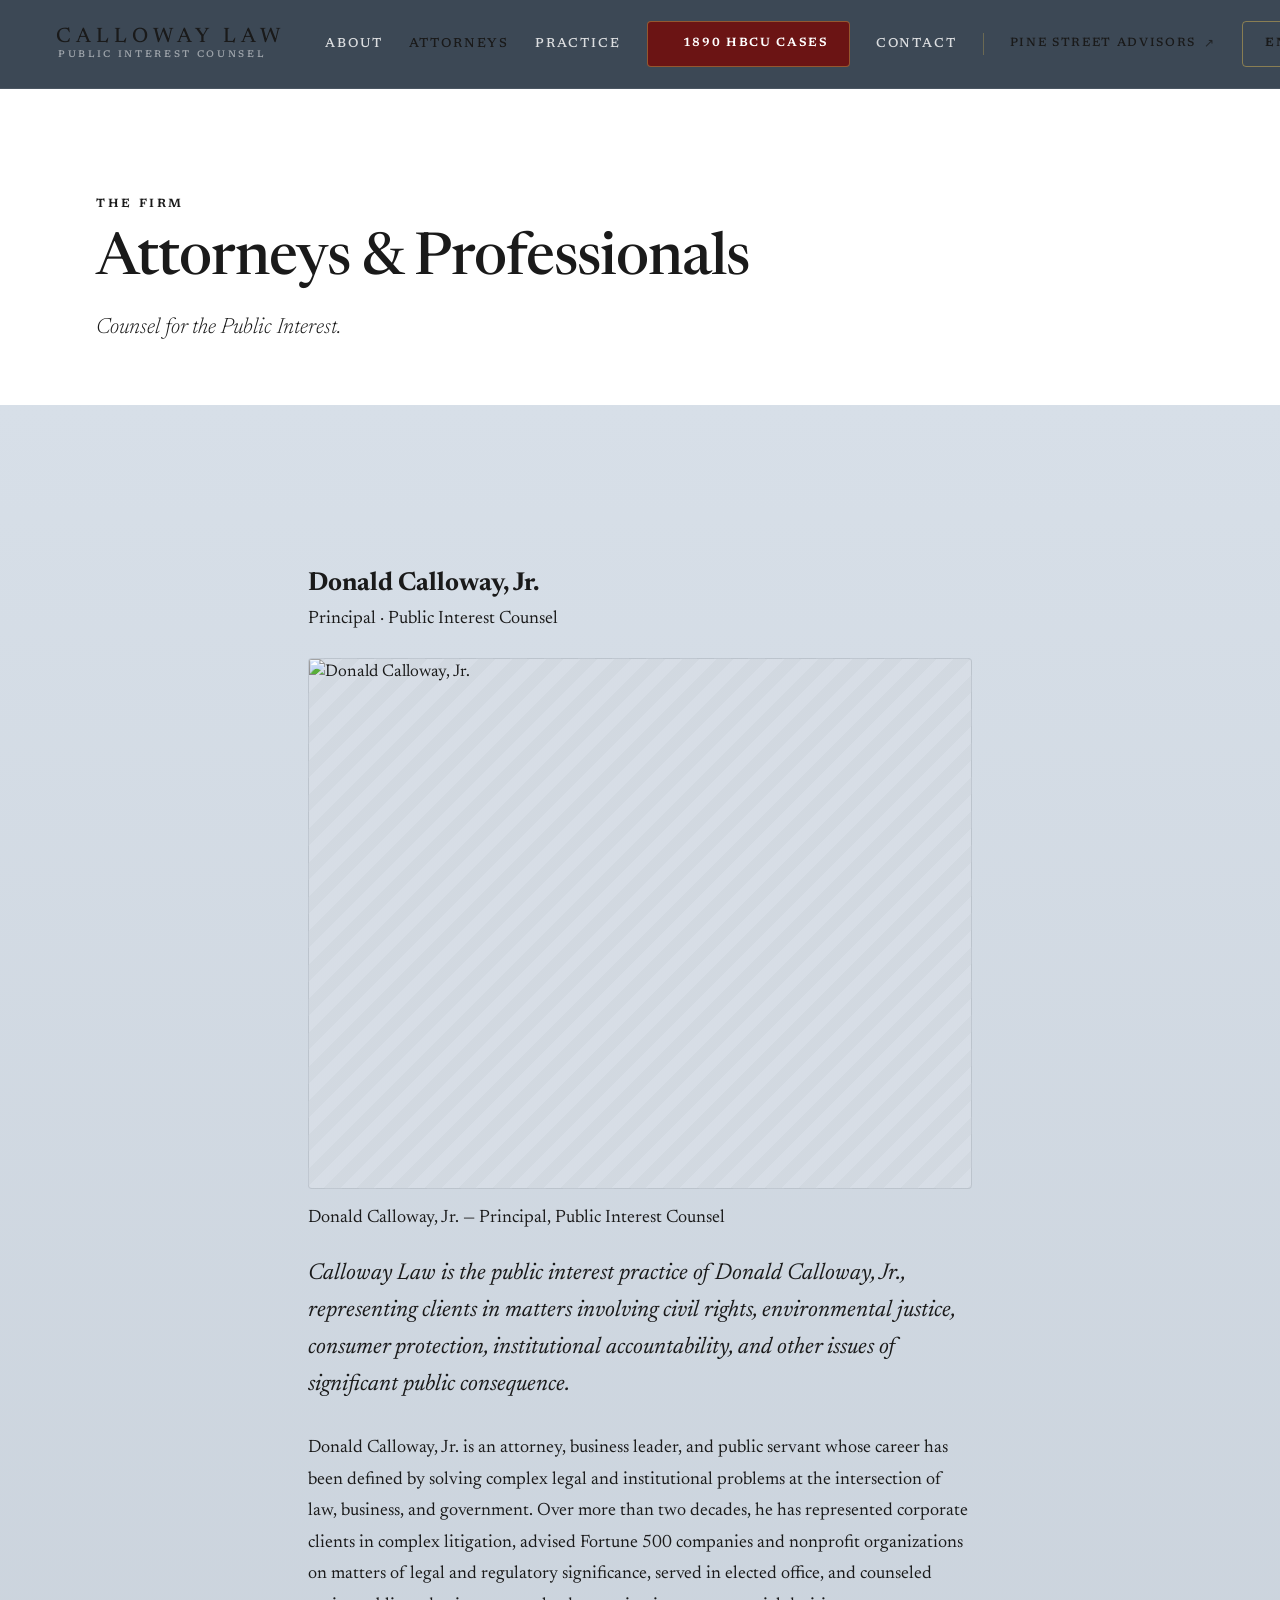
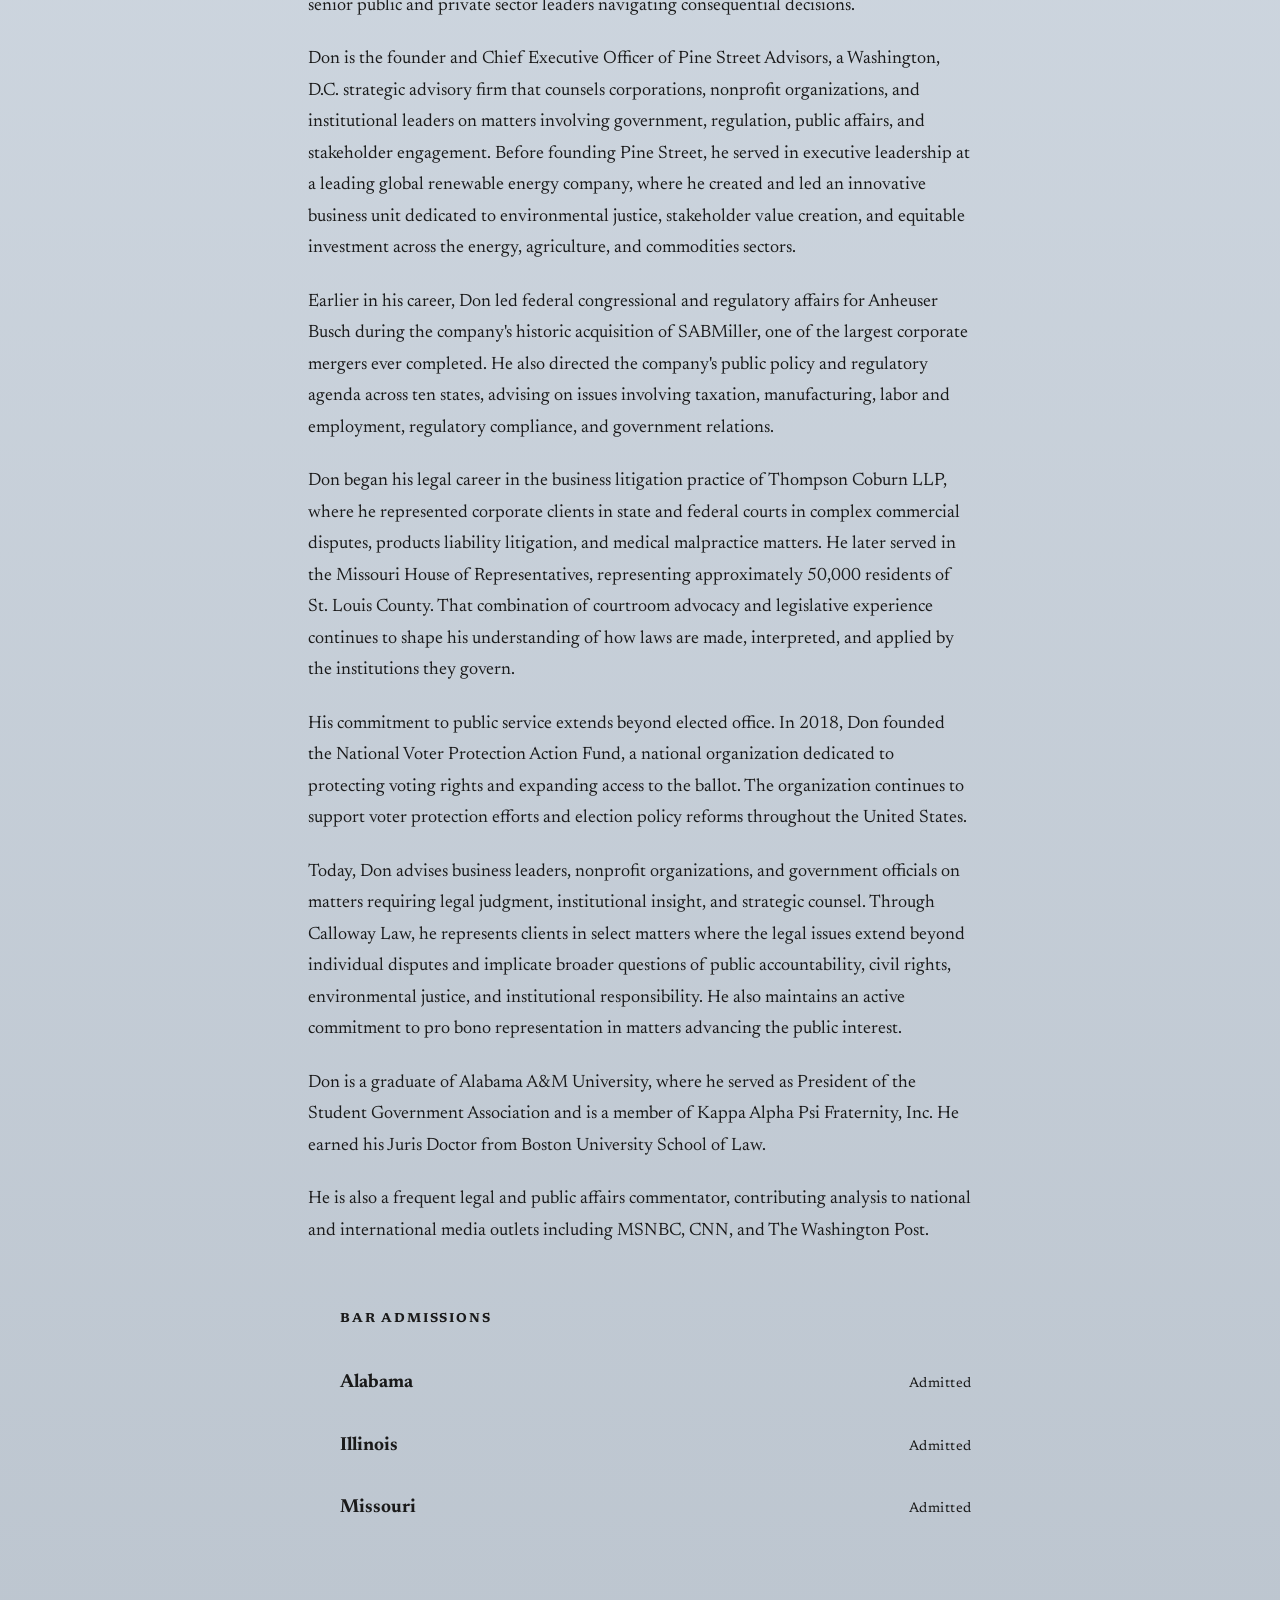
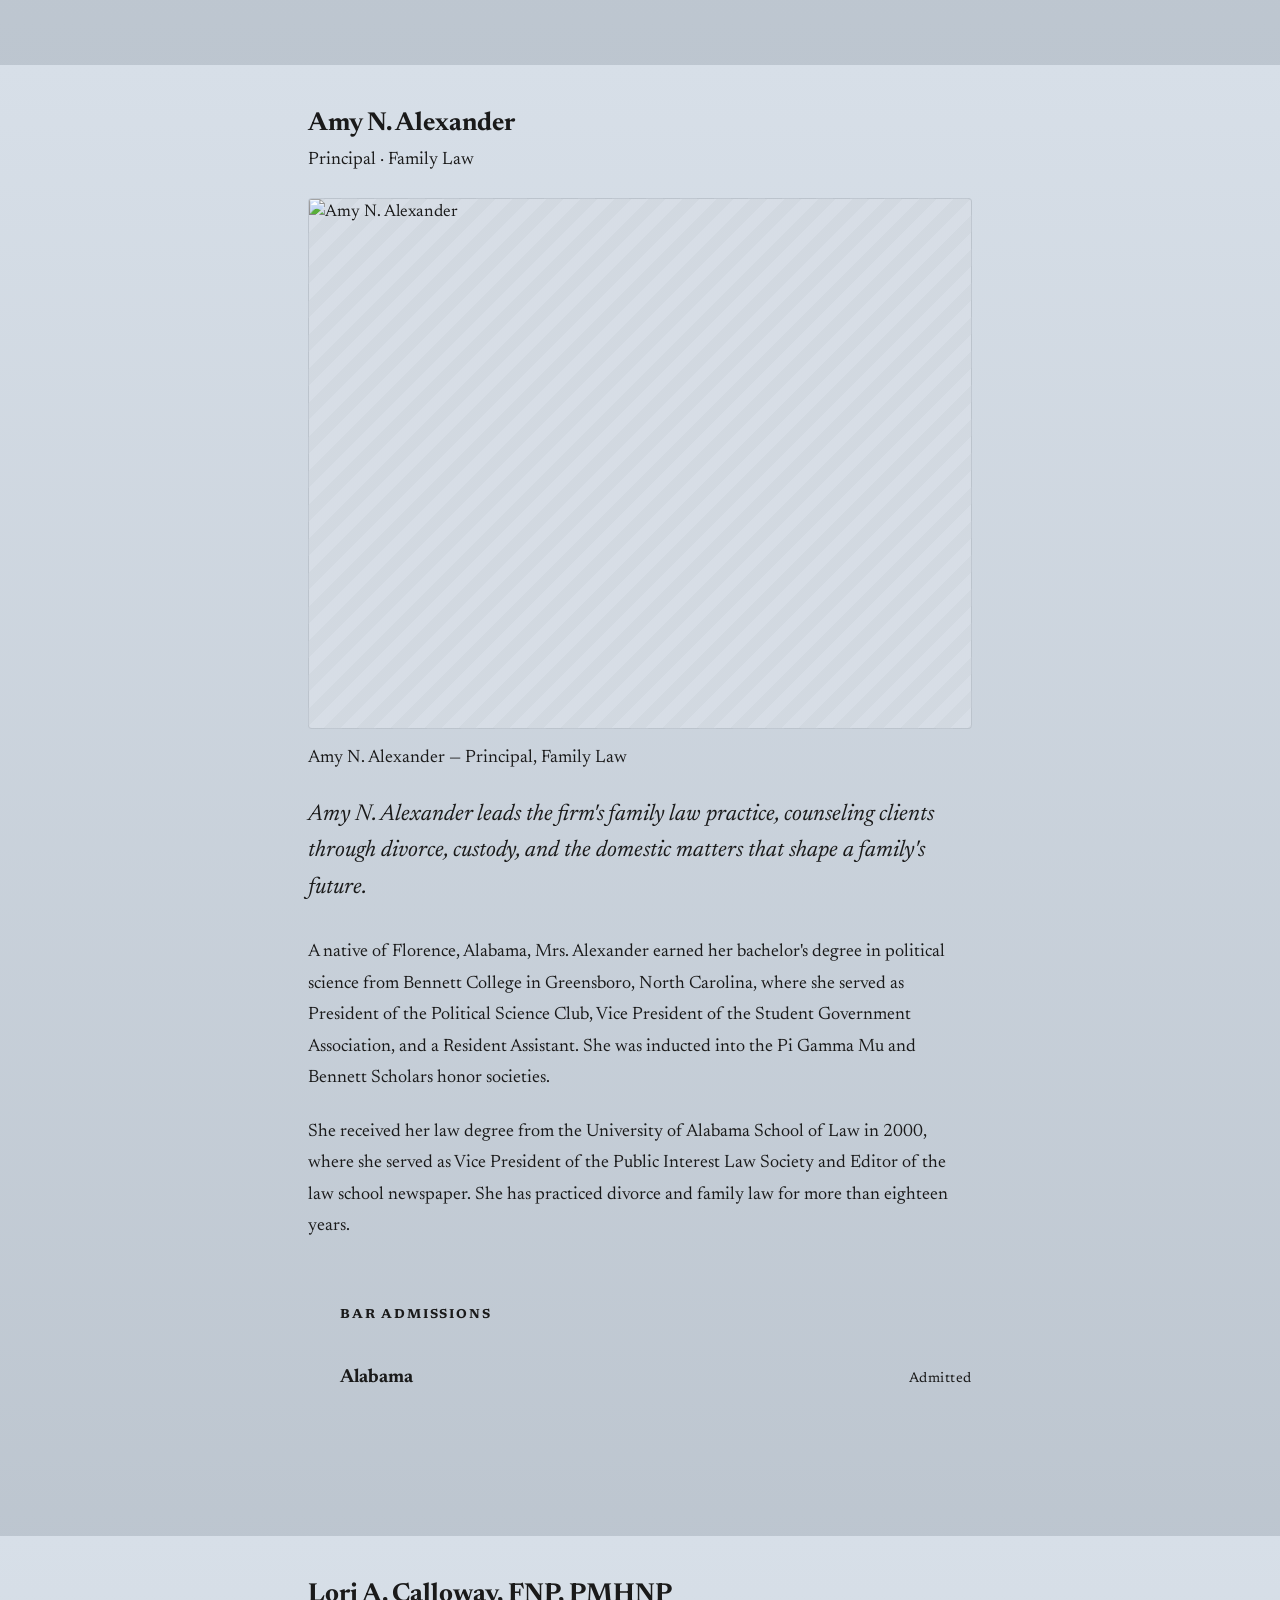
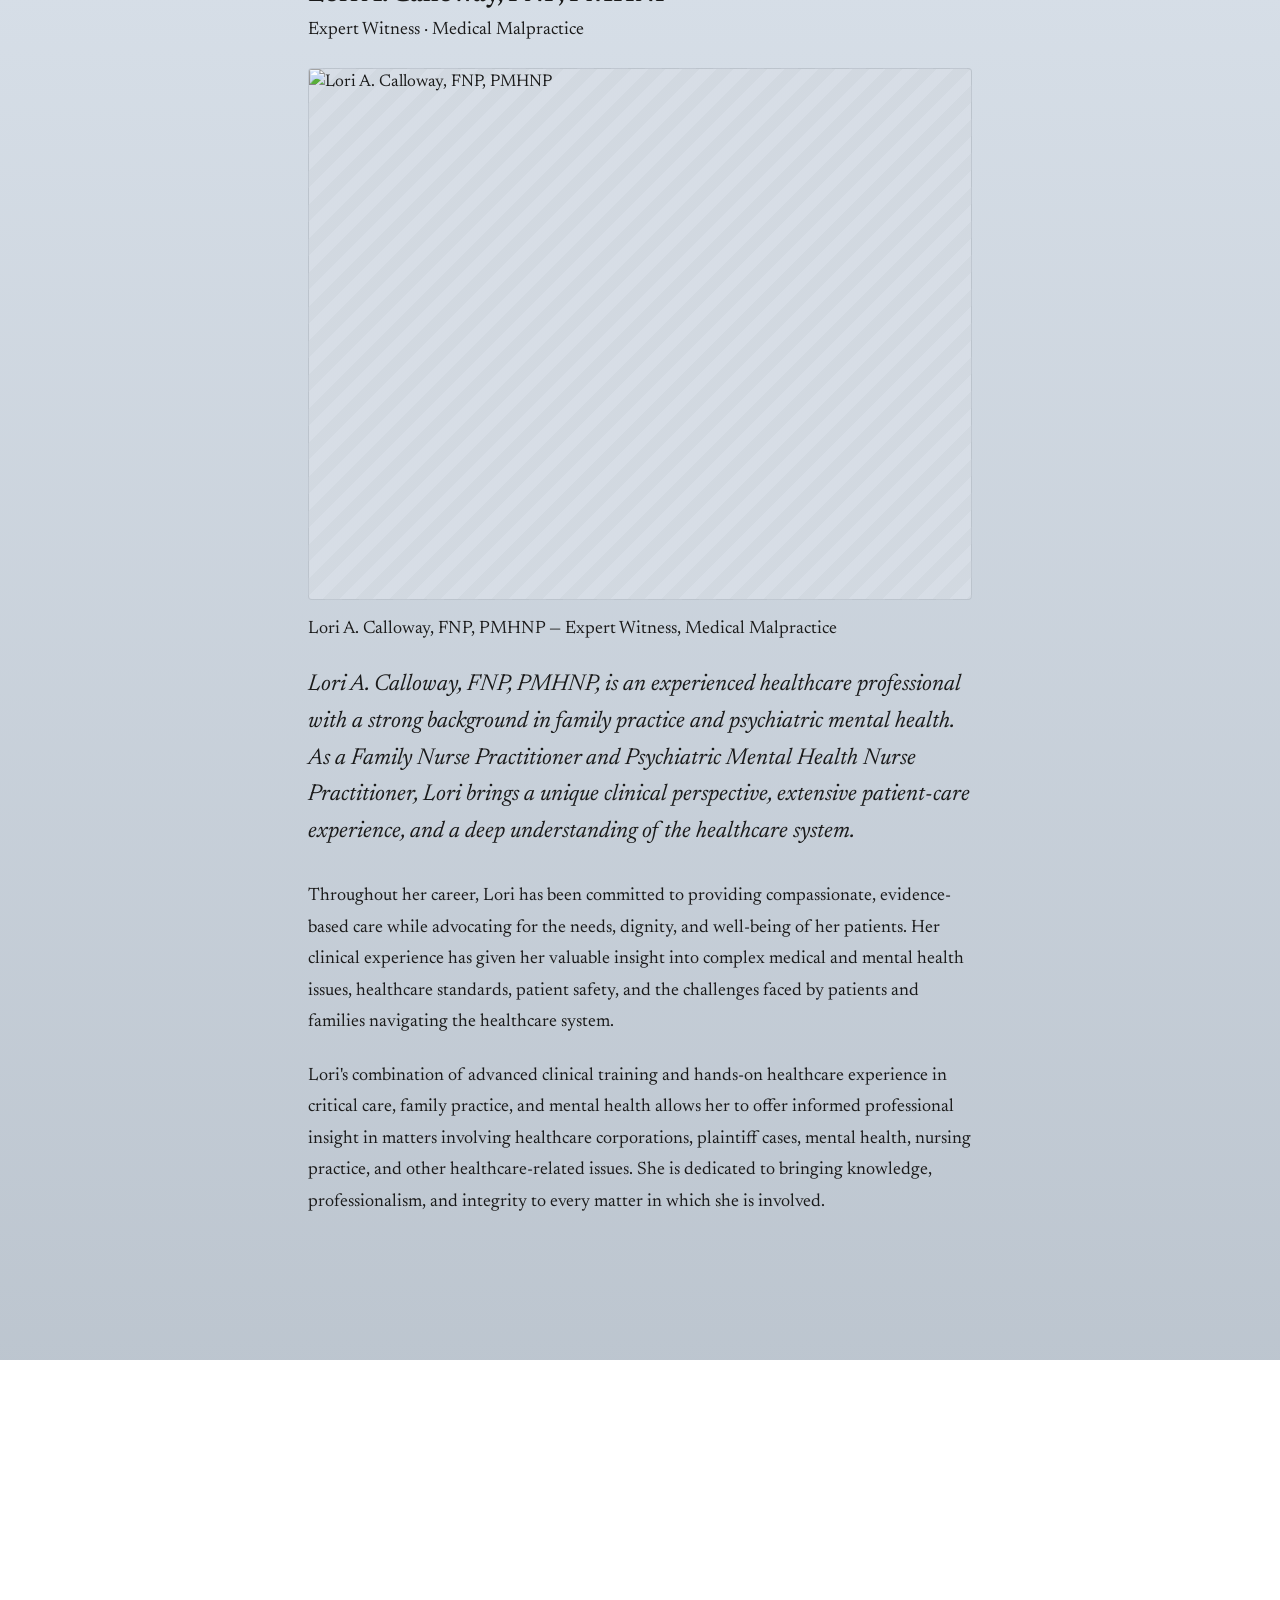
==== attorney.html @ e1b7f5eb "skeleton" ====
<!DOCTYPE html>
<html lang="en">
<head>
<meta charset="utf-8">
<meta name="viewport" content="width=device-width, initial-scale=1">
<title>Attorneys &amp; Professionals — Calloway Law</title>
<link rel="stylesheet" href="../colors_and_type.css">
<link rel="stylesheet" href="site.css">
<style>
  .editorial { position: relative; background: #D7DFE8; overflow: hidden; }
  .editorial .ed-bg {
    position: absolute; inset: 0; z-index: 0;
    background-size: cover; background-position: center;
    opacity: .12; filter: grayscale(.4) contrast(1.03);
  }
  .editorial .ed-tint {
    position: absolute; inset: 0; z-index: 1; pointer-events: none;
    background: linear-gradient(180deg, rgba(215,223,232,.35) 0%, rgba(28,43,58,.14) 100%);
  }
  .column { position: relative; z-index: 2; max-width: 760px; margin: 0 auto; padding: 0 48px; }
  .att-headshot {
    aspect-ratio: 5/4; border-radius: 4px; overflow: hidden; margin: 0 0 14px;
    background:
      repeating-linear-gradient(135deg, rgba(28,43,58,.06) 0 12px, rgba(28,43,58,.03) 12px 24px),
      #DDE3EB;
    border: 1px solid rgba(28,43,58,.12);
    display: flex; align-items: center; justify-content: center;
  }
  .att-headshot span {
    font-family: ui-monospace, 'SFMono-Regular', Menlo, monospace;
    font-size: 12px; letter-spacing: .12em; text-transform: uppercase;
    color: var(--sage-grey);
  }
  .att-caption { font-family: var(--font-body); color: var(--sage-grey); font-size: 13px; margin: 0 0 48px; }
  .editorial h2 {
    font-family: var(--font-display); font-weight: 700; color: var(--slate-navy);
    font-size: 26px; line-height: 1.2; margin: 44px 0 18px;
  }
  .editorial p {
    font-family: var(--font-body); color: var(--near-black);
    font-size: 18px; line-height: 1.75; margin: 0 0 22px;
  }
  .editorial .lede {
    font-family: var(--font-serif); font-style: italic;
    color: var(--slate-navy); font-size: 23px; line-height: 1.6; margin: 0 0 30px;
  }
  .bar-block {
    border-left: 4px solid var(--forest-green);
    padding: 6px 0 6px 32px; margin: 56px 0 0;
  }
  .bar-block h3 {
    font-family: var(--font-body); font-weight: 700; text-transform: uppercase;
    letter-spacing: .14em; font-size: 13px; color: var(--sage-grey); margin: 0 0 22px;
  }
  .bar-list { list-style: none; margin: 0; padding: 0; }
  .bar-list li {
    display: flex; justify-content: space-between; align-items: baseline; gap: 24px;
    padding: 16px 0; border-bottom: 1px solid var(--ink-faint);
    font-family: var(--font-body);
  }
  .bar-list li:last-child { border-bottom: 0; }
  .bar-list .jx { font-family: var(--font-display); font-weight: 700; color: var(--slate-navy); font-size: 19px; }
  .bar-list .det { color: var(--sage-grey); font-size: 14px; letter-spacing: .04em; text-align: right; }
  @media (max-width: 820px) { .column { padding: 0 26px; } }
</style>
</head>
<body>

<header class="nav" data-open="false">
  <div class="nav-inner">
    <a class="nav-mark" href="index.html">
      <span class="nav-mark-name">Calloway Law</span>
      <span class="nav-mark-sub">Public Interest Counsel</span>
    </a>
    <button class="nav-toggle" aria-label="Menu" aria-expanded="false"><span></span><span></span><span></span></button>
    <nav class="nav-nav">
      <a class="navlink" href="index.html#about">About</a>
      <a class="navlink" href="attorney.html" aria-current="page">Attorneys</a>
      <a class="navlink" href="practice.html">Practice</a>
      <a class="nav-hbcu" href="practice.html#hbcu">1890 HBCU Cases</a>
      <a class="navlink" href="engage.html">Contact</a>
      <a class="nav-pine" href="../pinestreet/index.html">Pine Street Advisors <span class="ext" aria-hidden="true">↗</span></a>
      <a class="nav-cta" href="engage.html">Engage Counsel</a>
    </nav>
  </div>
</header>

<section class="page-head" data-screen-label="Attorneys — Masthead">
  <div class="ph-photo" style="background-image:url('https://images.unsplash.com/photo-1450101499163-c8848c66ca85?w=2000&q=80')"></div>
  <div class="page-head-inner">
    <div class="ph-rule"></div>
    <p class="eyebrow">The Firm</p>
    <h1>Attorneys &amp; Professionals</h1>
    <p class="ph-sub">Counsel for the Public Interest.</p>
  </div>
</section>

<section class="section editorial" data-screen-label="Attorney — Donald Calloway, Jr.">
  <div class="ed-bg" style="background-image:url('img/don-desk.jpg'); opacity:.17; background-position:70% 58%;"></div>
  <div class="ed-tint"></div>
  <div class="column">
    <h2 style="margin-bottom:.15em;">Donald Calloway, Jr.</h2>
    <p class="role" style="margin-top:0;">Principal · Public Interest Counsel</p>
    <div class="att-headshot"><img src="img/dc-headshot-framed.jpg" alt="Donald Calloway, Jr." style="width:100%;height:100%;object-fit:cover;object-position:50% 50%;display:block;"></div>
    <p class="att-caption">Donald Calloway, Jr. — Principal, Public Interest Counsel</p>

    <p class="lede">Calloway Law is the public interest practice of Donald Calloway, Jr., representing clients in matters involving civil rights, environmental justice, consumer protection, institutional accountability, and other issues of significant public consequence.</p>

    <p>Donald Calloway, Jr. is an attorney, business leader, and public servant whose career has been defined by solving complex legal and institutional problems at the intersection of law, business, and government. Over more than two decades, he has represented corporate clients in complex litigation, advised Fortune 500 companies and nonprofit organizations on matters of legal and regulatory significance, served in elected office, and counseled senior public and private sector leaders navigating consequential decisions.</p>

    <p>Don is the founder and Chief Executive Officer of Pine Street Advisors, a Washington, D.C. strategic advisory firm that counsels corporations, nonprofit organizations, and institutional leaders on matters involving government, regulation, public affairs, and stakeholder engagement. Before founding Pine Street, he served in executive leadership at a leading global renewable energy company, where he created and led an innovative business unit dedicated to environmental justice, stakeholder value creation, and equitable investment across the energy, agriculture, and commodities sectors.</p>

    <p>Earlier in his career, Don led federal congressional and regulatory affairs for Anheuser Busch during the company's historic acquisition of SABMiller, one of the largest corporate mergers ever completed. He also directed the company's public policy and regulatory agenda across ten states, advising on issues involving taxation, manufacturing, labor and employment, regulatory compliance, and government relations.</p>

    <p>Don began his legal career in the business litigation practice of Thompson Coburn LLP, where he represented corporate clients in state and federal courts in complex commercial disputes, products liability litigation, and medical malpractice matters. He later served in the Missouri House of Representatives, representing approximately 50,000 residents of St. Louis County. That combination of courtroom advocacy and legislative experience continues to shape his understanding of how laws are made, interpreted, and applied by the institutions they govern.</p>

    <p>His commitment to public service extends beyond elected office. In 2018, Don founded the National Voter Protection Action Fund, a national organization dedicated to protecting voting rights and expanding access to the ballot. The organization continues to support voter protection efforts and election policy reforms throughout the United States.</p>

    <p>Today, Don advises business leaders, nonprofit organizations, and government officials on matters requiring legal judgment, institutional insight, and strategic counsel. Through Calloway Law, he represents clients in select matters where the legal issues extend beyond individual disputes and implicate broader questions of public accountability, civil rights, environmental justice, and institutional responsibility. He also maintains an active commitment to pro bono representation in matters advancing the public interest.</p>

    <p>Don is a graduate of Alabama A&amp;M University, where he served as President of the Student Government Association and is a member of Kappa Alpha Psi Fraternity, Inc. He earned his Juris Doctor from Boston University School of Law.</p>

    <p>He is also a frequent legal and public affairs commentator, contributing analysis to national and international media outlets including MSNBC, CNN, and The Washington Post.</p>

    <div class="bar-block">
      <h3>Bar Admissions</h3>
      <ul class="bar-list">
        <li><span class="jx">Alabama</span><span class="det">Admitted</span></li>
        <li><span class="jx">Illinois</span><span class="det">Admitted</span></li>
        <li><span class="jx">Missouri</span><span class="det">Admitted</span></li>
      </ul>
    </div>
  </div>
</section>

<section class="section editorial" data-screen-label="Attorney — Amy N. Alexander" style="padding-top:0;">
  <div class="ed-bg" style="background-image:url('https://images.unsplash.com/photo-1591343395082-e120087004b4?w=1600&q=80')"></div>
  <div class="ed-tint"></div>
  <div class="column">
    <div class="ph-rule" style="margin-bottom:2.5rem;"></div>
    <h2 style="margin-bottom:.15em;">Amy N. Alexander</h2>
    <p class="role" style="margin-top:0;">Principal · Family Law</p>
    <div class="att-headshot"><img src="img/amy-framed.jpg" alt="Amy N. Alexander" style="width:100%;height:100%;object-fit:cover;object-position:50% 50%;display:block;"></div>
    <p class="att-caption">Amy N. Alexander — Principal, Family Law</p>

    <p class="lede">Amy N. Alexander leads the firm's family law practice, counseling clients through divorce, custody, and the domestic matters that shape a family's future.</p>

    <p>A native of Florence, Alabama, Mrs. Alexander earned her bachelor's degree in political science from Bennett College in Greensboro, North Carolina, where she served as President of the Political Science Club, Vice President of the Student Government Association, and a Resident Assistant. She was inducted into the Pi Gamma Mu and Bennett Scholars honor societies.</p>

    <p>She received her law degree from the University of Alabama School of Law in 2000, where she served as Vice President of the Public Interest Law Society and Editor of the law school newspaper. She has practiced divorce and family law for more than eighteen years.</p>

    <div class="bar-block">
      <h3>Bar Admissions</h3>
      <ul class="bar-list">
        <li><span class="jx">Alabama</span><span class="det">Admitted</span></li>
      </ul>
    </div>
  </div>
</section>

<section class="section editorial" data-screen-label="Professional — Lori A. Calloway" style="padding-top:0;">
  <div class="ed-bg" style="background-image:url('https://images.unsplash.com/photo-1519494026892-80bbd2d6fd0d?w=1600&q=80')"></div>
  <div class="ed-tint"></div>
  <div class="column">
    <div class="ph-rule" style="margin-bottom:2.5rem;"></div>
    <h2 style="margin-bottom:.15em;">Lori A. Calloway, FNP, PMHNP</h2>
    <p class="role" style="margin-top:0;">Expert Witness · Medical Malpractice</p>
    <div class="att-headshot"><img src="img/lori-framed.jpg" alt="Lori A. Calloway, FNP, PMHNP" style="width:100%;height:100%;object-fit:cover;object-position:50% 50%;display:block;"></div>
    <p class="att-caption">Lori A. Calloway, FNP, PMHNP — Expert Witness, Medical Malpractice</p>

    <p class="lede">Lori A. Calloway, FNP, PMHNP, is an experienced healthcare professional with a strong background in family practice and psychiatric mental health. As a Family Nurse Practitioner and Psychiatric Mental Health Nurse Practitioner, Lori brings a unique clinical perspective, extensive patient-care experience, and a deep understanding of the healthcare system.</p>

    <p>Throughout her career, Lori has been committed to providing compassionate, evidence-based care while advocating for the needs, dignity, and well-being of her patients. Her clinical experience has given her valuable insight into complex medical and mental health issues, healthcare standards, patient safety, and the challenges faced by patients and families navigating the healthcare system.</p>

    <p>Lori's combination of advanced clinical training and hands-on healthcare experience in critical care, family practice, and mental health allows her to offer informed professional insight in matters involving healthcare corporations, plaintiff cases, mental health, nursing practice, and other healthcare-related issues. She is dedicated to bringing knowledge, professionalism, and integrity to every matter in which she is involved.</p>
  </div>
</section>

<footer class="footer" data-screen-label="Attorney — Footer">
  <div class="footer-grid">
    <div>
      <div class="footer-mark">Calloway Law</div>
      <p>Public Interest Counsel.</p>
    </div>
    <div>
      <h4>Navigate</h4>
      <ul>
        <li><a href="practice.html">Practice Areas</a></li>
        <li><a href="attorney.html">Attorneys</a></li>
        <li><a href="engage.html">Engage Counsel</a></li>
        <li><a href="disclosure.html">Attorney Advertising</a></li>
      </ul>
    </div>
    <div>
      <h4>Contact</h4>
      <ul>
        <li><a href="mailto:dcalloway@gmail.com">dcalloway@gmail.com</a></li>
        <li>(314)&nbsp;555-0140</li>
        <li>St. Louis, Missouri</li>
      </ul>
    </div>
  </div>
  <div class="footer-id">
    <div class="id-lines">
      <strong>Calloway Law&nbsp;&nbsp;|&nbsp;&nbsp;Public Interest Counsel</strong><br>
      Donald Calloway, Jr.<br>
      Admitted in Alabama, Illinois, and Missouri
    </div>
    <div class="id-meta">
      © 2026 Calloway Law. All rights reserved.<br>
      <a href="disclosure.html" style="color:var(--sage-grey);text-decoration:none;border-bottom:1px solid rgba(200,169,81,.4);">Attorney Advertising Disclosure</a>
    </div>
  </div>
  <div class="footer-cities">Anniston, AL<span class="sep">·</span>St. Louis, MO<span class="sep">·</span>Washington, D.C.</div>
</footer>

<script src="site.js"></script>
</body>
</html>
---- site.css ----
/* ============================================================
   CALLOWAY LAW — Website styles (elevated edition)
   Editorial, photographic, esteemed. Builds on
   colors_and_type.css but overrides the type stack with a
   refined Newsreader serif + Libre Franklin sans pairing.
   ============================================================ */

@import url('https://fonts.googleapis.com/css2?family=Newsreader:ital,opsz,wght@0,6..72,300;0,6..72,400;0,6..72,500;0,6..72,600;0,6..72,700;1,6..72,300;1,6..72,400;1,6..72,500&family=Libre+Franklin:wght@300;400;500;600;700&display=swap');

*, *::before, *::after { box-sizing: border-box; }
html { -webkit-text-size-adjust: 100%; scroll-behavior: smooth; }

:root {
  --near-black: #1A1A1A;
  --maroon: #6B1414;
  --maxw: 1200px;
  /* elevated type stack — website scope */
  --font-display: 'Newsreader', Georgia, 'Times New Roman', serif;
  --font-serif:   'Newsreader', Georgia, 'Times New Roman', serif;
  --font-body:    'Newsreader', Georgia, 'Times New Roman', serif;
}

body {
  margin: 0;
  background: var(--paper);
  color: var(--near-black);
  font-family: var(--font-body);
  font-size: 17px;
  line-height: 1.6;
  font-weight: 400;
  -webkit-font-smoothing: antialiased;
  text-rendering: optimizeLegibility;
}

img { max-width: 100%; display: block; }
a { color: inherit; }
::selection { background: rgba(200,169,81,.28); }

/* ---------- shared layout primitives ---------- */
.shell { max-width: var(--maxw); margin: 0 auto; padding: 0 56px; }
.section { padding: 120px 0; }
.section--tight { padding: 84px 0; }

/* small caps eyebrow */
.eyebrow {
  font-family: var(--font-body);
  font-weight: 600;
  text-transform: uppercase;
  letter-spacing: .22em;
  font-size: 12px;
  color: var(--sage-grey);
  margin: 0 0 18px;
}

/* Major section header — thin champagne rule above the eyebrow */
.sec-head { max-width: var(--maxw); margin: 0 auto; padding: 0 56px; }
.sec-rule {
  width: 64px; height: 0;
  border-top: 3px solid var(--champagne-gold);
  margin: 0 0 26px;
}
.sec-title {
  font-family: var(--font-display);
  font-weight: 500;
  color: var(--slate-navy);
  font-size: clamp(30px, 3.6vw, 46px);
  line-height: 1.12;
  letter-spacing: -0.01em;
  margin: 0;
  text-wrap: balance;
}

/* ============================================================
   NAVIGATION — sticky slate-navy bar with lockup + CTA
   ============================================================ */
.nav {
  position: sticky; top: 0; z-index: 100;
  background: rgba(28,43,58,.86);
  backdrop-filter: saturate(140%) blur(10px);
  -webkit-backdrop-filter: saturate(140%) blur(10px);
  border-bottom: 1px solid rgba(255,255,255,.08);
  transition: background .3s ease, box-shadow .3s ease;
}
.nav.is-scrolled {
  background: rgba(24,37,50,.97);
  box-shadow: 0 10px 34px rgba(0,0,0,.28);
}
.nav-inner {
  max-width: 1380px; margin: 0 auto;
  padding: 0 56px;
  height: 88px;
  display: flex; align-items: center; justify-content: space-between; gap: 40px;
}
.nav-mark { text-decoration: none; display: flex; flex-direction: column; gap: 3px; line-height: 1; white-space: nowrap; }
.nav-mark-name {
  font-family: var(--font-display);
  font-weight: 500;
  text-transform: uppercase;
  letter-spacing: .24em;
  font-size: 21px;
  color: var(--champagne-gold);
  white-space: nowrap;
}
.nav-mark-sub {
  font-family: var(--font-body);
  font-weight: 500;
  text-transform: uppercase;
  letter-spacing: .28em;
  font-size: 9.5px;
  color: rgba(255,255,255,.5);
  padding-left: 2px;
}
.nav-nav { display: flex; align-items: center; gap: 26px; }
.nav-links {
  display: flex; align-items: center; gap: 28px;
  list-style: none; margin: 0; padding: 0;
}
.nav-links a {
  font-family: var(--font-body);
  font-weight: 500;
  font-size: 13px;
  letter-spacing: .16em;
  text-transform: uppercase;
  color: rgba(255,255,255,.82);
  text-decoration: none;
  padding: 8px 0;
  position: relative;
  transition: color .25s ease;
}
.nav-links a::after {
  content: ""; position: absolute; left: 0; right: 100%; bottom: 0;
  height: 1.5px; background: var(--champagne-gold);
  transition: right .28s ease;
}
.nav-links a:hover { color: #fff; }
.nav-links a:hover::after { right: 0; }
.nav-links a[aria-current="page"] { color: var(--champagne-gold); }
.nav-links a[aria-current="page"]::after { right: 0; }
/* flat nav links (evenly spaced row after the wordmark) */
.nav-nav .navlink {
  font-family: var(--font-body);
  font-weight: 500; font-size: 13px; letter-spacing: .14em; text-transform: uppercase;
  color: rgba(255,255,255,.82); text-decoration: none;
  padding: 8px 0; position: relative; white-space: nowrap;
  transition: color .25s ease;
}
.nav-nav .navlink::after {
  content: ""; position: absolute; left: 0; right: 100%; bottom: 0;
  height: 1.5px; background: var(--champagne-gold); transition: right .28s ease;
}
.nav-nav .navlink:hover { color: #fff; }
.nav-nav .navlink:hover::after { right: 0; }
.nav-nav .navlink[aria-current="page"] { color: var(--champagne-gold); }
.nav-nav .navlink[aria-current="page"]::after { right: 0; }
.nav-cta {
  font-family: var(--font-body);
  font-weight: 600;
  font-size: 12px; letter-spacing: .16em; text-transform: uppercase;
  color: var(--champagne-gold);
  text-decoration: none;
  border: 1px solid rgba(200,169,81,.55);
  border-radius: 4px;
  padding: 12px 22px;
  transition: background .25s ease, color .25s ease, border-color .25s ease;
  white-space: nowrap;
}
.nav-cta:hover { background: var(--champagne-gold); color: var(--slate-navy); border-color: var(--champagne-gold); }
.nav-hbcu {
  font-family: var(--font-body);
  font-weight: 600;
  font-size: 12px; letter-spacing: .14em; text-transform: uppercase;
  color: #fff;
  text-decoration: none;
  background: var(--maroon);
  border: 1px solid rgba(200,169,81,.45);
  border-radius: 4px;
  padding: 12px 20px;
  display: inline-flex; align-items: center; gap: 9px;
  transition: background .25s ease, border-color .25s ease, color .25s ease;
  white-space: nowrap;
}
.nav-hbcu::before { content: ""; width: 6px; height: 6px; border-radius: 50%; background: var(--champagne-gold); flex: none; }
.nav-hbcu:hover { background: #7d1a1a; border-color: var(--champagne-gold); }
/* Cross-firm reference — Pine Street Advisors */
.nav-pine {
  font-family: var(--font-body);
  font-weight: 500; font-size: 12px; letter-spacing: .14em; text-transform: uppercase;
  color: var(--champagne-gold); text-decoration: none; white-space: nowrap;
  display: inline-flex; align-items: center; gap: 8px;
  padding: 8px 0 8px 27px; position: relative;
  transition: color .25s ease;
}
.nav-pine::before {
  content: ""; position: absolute; left: 0; top: 50%; transform: translateY(-50%);
  width: 1px; height: 22px; background: rgba(200,169,81,.34);
}
.nav-pine .ext { font-size: 12px; line-height: 1; opacity: .82; transition: transform .25s ease; }
.nav-pine:hover { color: #fff; }
.nav-pine:hover .ext { transform: translate(2px,-2px); }
.nav-toggle {
  display: none; background: none; border: 0; cursor: pointer;
  width: 40px; height: 40px; padding: 8px;
}
.nav-toggle span { display: block; height: 2px; background: #fff; margin: 5px 0; transition: transform .3s ease, opacity .3s ease; }

/* ============================================================
   BUTTONS
   ============================================================ */
.btn {
  display: inline-flex; align-items: center; gap: 12px;
  font-family: var(--font-body);
  font-weight: 600;
  font-size: 13px;
  letter-spacing: .14em;
  text-transform: uppercase;
  text-decoration: none;
  padding: 17px 34px;
  border-radius: 4px;
  border: 1px solid transparent;
  cursor: pointer;
  white-space: nowrap;
  transition: transform .2s ease, background .25s ease, color .25s ease, border-color .25s ease, box-shadow .25s ease;
}
.btn:hover { transform: translateY(-1px); }
.btn:active { transform: translateY(0); }
.btn .arw { transition: transform .25s ease; }
.btn:hover .arw { transform: translateX(4px); }
.btn--gold { background: var(--champagne-gold); color: var(--slate-navy); box-shadow: 0 12px 30px rgba(200,169,81,.25); }
.btn--gold:hover { background: #d4b968; }
.btn--navy { background: var(--slate-navy); color: #fff; }
.btn--navy:hover { background: var(--slate-navy-90); }
.btn--ghost-light {
  background: transparent; color: #fff; border-color: rgba(255,255,255,.4);
}
.btn--ghost-light:hover { border-color: var(--champagne-gold); color: var(--champagne-gold); }
.btn--ghost {
  background: transparent; color: var(--slate-navy); border-color: var(--champagne-gold);
}
.btn--ghost:hover { background: rgba(200,169,81,.12); }

/* subdued inline link */
.cl-inline-link {
  color: var(--slate-navy); text-decoration: none;
  border-bottom: 1px solid var(--champagne-gold); padding-bottom: 1px;
  transition: border-color .2s ease;
}
.cl-inline-link:hover { border-bottom-width: 2px; }

/* ============================================================
   INTERIOR PAGE HEADER — compact, modern, on paper
   ============================================================ */
.page-head {
  position: relative;
  background: var(--paper);
  overflow: hidden;
  border-bottom: 1px solid var(--ink-faint);
}
.page-head .ph-photo { display: none; }
.page-head::after { display: none; }
.page-head-inner {
  position: relative; z-index: 2;
  max-width: var(--maxw); margin: 0 auto; padding: 84px 56px 60px;
}
.page-head .ph-rule { width: 56px; height: 0; border-top: 3px solid var(--champagne-gold); margin: 0 0 22px; }
.page-head .eyebrow { color: var(--sage-grey); margin-bottom: 16px; }
.page-head h1 {
  font-family: var(--font-display); font-weight: 500;
  color: var(--slate-navy); font-size: clamp(36px, 4.6vw, 60px);
  line-height: 1.05; letter-spacing: -0.018em; margin: 0; text-wrap: balance;
}
.page-head .ph-sub {
  font-family: var(--font-serif); font-style: italic; font-weight: 300;
  color: var(--sage-grey); font-size: clamp(17px, 1.8vw, 22px);
  margin: 20px 0 0; max-width: 62ch; line-height: 1.5;
}

/* minimal masthead variant (no photo) */
.page-head--plain::after { background: none; }

/* ============================================================
   FOOTER — slate-navy, three columns + dignified id block
   ============================================================ */
.footer {
  background: var(--slate-navy);
  color: rgba(255,255,255,.72);
  border-top: 3px solid var(--champagne-gold);
}
.footer-grid {
  max-width: var(--maxw); margin: 0 auto;
  padding: 88px 56px 0;
  display: grid; grid-template-columns: 1.5fr 1fr 1fr; gap: 60px;
}
.footer h4 {
  font-family: var(--font-body); font-weight: 600;
  text-transform: uppercase; letter-spacing: .2em;
  font-size: 11px; color: var(--champagne-gold); margin: 0 0 22px;
}
.footer-mark {
  font-family: var(--font-display); font-weight: 500;
  text-transform: uppercase; letter-spacing: .22em;
  font-size: 22px; color: #fff; margin: 0 0 14px;
}
.footer-mark + p {
  font-family: var(--font-serif); font-style: italic; font-weight: 300;
  color: var(--champagne-gold); font-size: 17px; margin: 0; max-width: 34ch; line-height: 1.5;
}
.footer ul { list-style: none; margin: 0; padding: 0; }
.footer li { margin-bottom: 13px; font-size: 15px; }
.footer a { color: rgba(255,255,255,.72); text-decoration: none; transition: color .2s ease; }
.footer a:hover { color: var(--champagne-gold); }

/* Firm identification block — centered, framed, set apart */
.footer-id {
  max-width: var(--maxw); margin: 72px auto 0;
  padding: 40px 56px 48px;
  border-top: 1px solid rgba(255,255,255,.12);
  display: flex; justify-content: space-between; align-items: flex-end;
  gap: 32px; flex-wrap: wrap;
}
.footer-id .id-lines {
  font-family: var(--font-body); color: var(--sage-grey);
  font-size: 13px; line-height: 1.85; letter-spacing: .02em;
}
.footer-id .id-lines strong {
  display: inline-block; margin-bottom: 4px;
  font-family: var(--font-display); font-weight: 500; font-style: normal;
  color: rgba(255,255,255,.9); font-size: 15px; letter-spacing: .04em;
}
.footer-id .id-meta {
  font-family: var(--font-body); color: var(--sage-grey);
  font-size: 12px; letter-spacing: .04em; text-align: right; line-height: 1.9;
}

/* Muted city line — very bottom of every page */
.footer-cities {
  max-width: var(--maxw); margin: 0 auto;
  padding: 24px 56px 42px; text-align: center;
  border-top: 1px solid rgba(255,255,255,.08);
  font-family: var(--font-body); font-size: 12px; font-weight: 500;
  letter-spacing: .26em; text-transform: uppercase; color: rgba(255,255,255,.4);
}
.footer-cities .sep { color: var(--champagne-gold); margin: 0 12px; opacity: .7; }
@media (max-width: 860px) {
  .footer-cities { padding-left: 26px; padding-right: 26px; letter-spacing: .18em; font-size: 11px; }
}

/* ============================================================
   SCROLL REVEAL
   ============================================================ */
.reveal { opacity: 0; transform: translateY(22px); transition: opacity .8s cubic-bezier(.22,.61,.36,1), transform .8s cubic-bezier(.22,.61,.36,1); }
.reveal.is-in { opacity: 1; transform: none; }
.reveal[data-delay="1"] { transition-delay: .1s; }
.reveal[data-delay="2"] { transition-delay: .2s; }
.reveal[data-delay="3"] { transition-delay: .3s; }
@media (prefers-reduced-motion: reduce) {
  html { scroll-behavior: auto; }
  .reveal { opacity: 1; transform: none; transition: none; }
}

/* ============================================================
   RESPONSIVE — nav collapses to hamburger below 1024
   ============================================================ */
@media (max-width: 1279px) and (min-width: 861px) {
  .nav-toggle { display: block; }
  .nav-nav {
    position: absolute; top: 88px; left: 0; right: 0;
    flex-direction: column; align-items: stretch; gap: 0;
    background: rgba(24,37,50,.98);
    border-bottom: 1px solid rgba(255,255,255,.1);
    padding: 6px 0 18px;
    max-height: 0; overflow: hidden;
    transition: max-height .34s ease;
  }
  .nav[data-open="true"] .nav-nav { max-height: 540px; }
  .nav-links { flex-direction: column; align-items: stretch; gap: 0; width: 100%; }
  .nav-links a { display: block; padding: 15px 40px; }
  .nav-links a::after { display: none; }
  .nav-nav .navlink { display: block; padding: 15px 40px; text-align: left; }
  .nav-nav .navlink::after { display: none; }
  .nav-hbcu, .nav-cta { margin: 12px 40px 0; justify-content: center; }
  .nav-pine { margin: 12px 40px 0; padding: 15px 0; justify-content: center; }
  .nav-pine::before { display: none; }
  .nav[data-open="true"] .nav-toggle span:nth-child(1) { transform: translateY(7px) rotate(45deg); }
  .nav[data-open="true"] .nav-toggle span:nth-child(2) { opacity: 0; }
  .nav[data-open="true"] .nav-toggle span:nth-child(3) { transform: translateY(-7px) rotate(-45deg); }
}

/* ============================================================
   RESPONSIVE — mobile
   ============================================================ */
@media (max-width: 860px) {
  .shell, .nav-inner, .sec-head, .footer-grid, .footer-id { padding-left: 26px; padding-right: 26px; }
  .section { padding: 72px 0; }
  .section--tight { padding: 52px 0; }

  .nav-inner { height: 68px; }
  .nav-mark-name { font-size: 17px; letter-spacing: .18em; }
  .nav-mark-sub { font-size: 8px; letter-spacing: .22em; }
  .nav-toggle { display: block; }
  .nav-nav {
    position: absolute; top: 68px; left: 0; right: 0;
    flex-direction: column; align-items: stretch; gap: 0;
    background: rgba(24,37,50,.98);
    border-bottom: 1px solid rgba(255,255,255,.1);
    padding: 6px 0 18px;
    max-height: 0; overflow: hidden;
    transition: max-height .34s ease;
  }
  .nav[data-open="true"] .nav-nav { max-height: 480px; }
  .nav-links { flex-direction: column; align-items: stretch; gap: 0; width: 100%; }
  .nav-links a { display: block; padding: 15px 26px; border-left: 3px solid transparent; }
  .nav-links a::after { display: none; }
  .nav-links a[aria-current="page"] { border-left-color: var(--champagne-gold); }
  .nav-nav .navlink { display: block; padding: 15px 26px; border-left: 3px solid transparent; text-align: left; }
  .nav-nav .navlink::after { display: none; }
  .nav-nav .navlink[aria-current="page"] { border-left-color: var(--champagne-gold); }
  .nav-cta { margin: 12px 26px 0; text-align: center; }
  .nav-hbcu { margin: 12px 26px 0; justify-content: center; }
  .nav-pine { margin: 4px 26px 0; padding: 15px 0; justify-content: center; }
  .nav-pine::before { display: none; }
  .nav[data-open="true"] .nav-toggle span:nth-child(1) { transform: translateY(7px) rotate(45deg); }
  .nav[data-open="true"] .nav-toggle span:nth-child(2) { opacity: 0; }
  .nav[data-open="true"] .nav-toggle span:nth-child(3) { transform: translateY(-7px) rotate(-45deg); }

  .page-head-inner { padding: 56px 26px 44px; }

  .footer-grid { grid-template-columns: 1fr; gap: 44px; padding-top: 60px; }
  .footer-id { flex-direction: column; align-items: flex-start; }
  .footer-id .id-meta { text-align: left; }
}
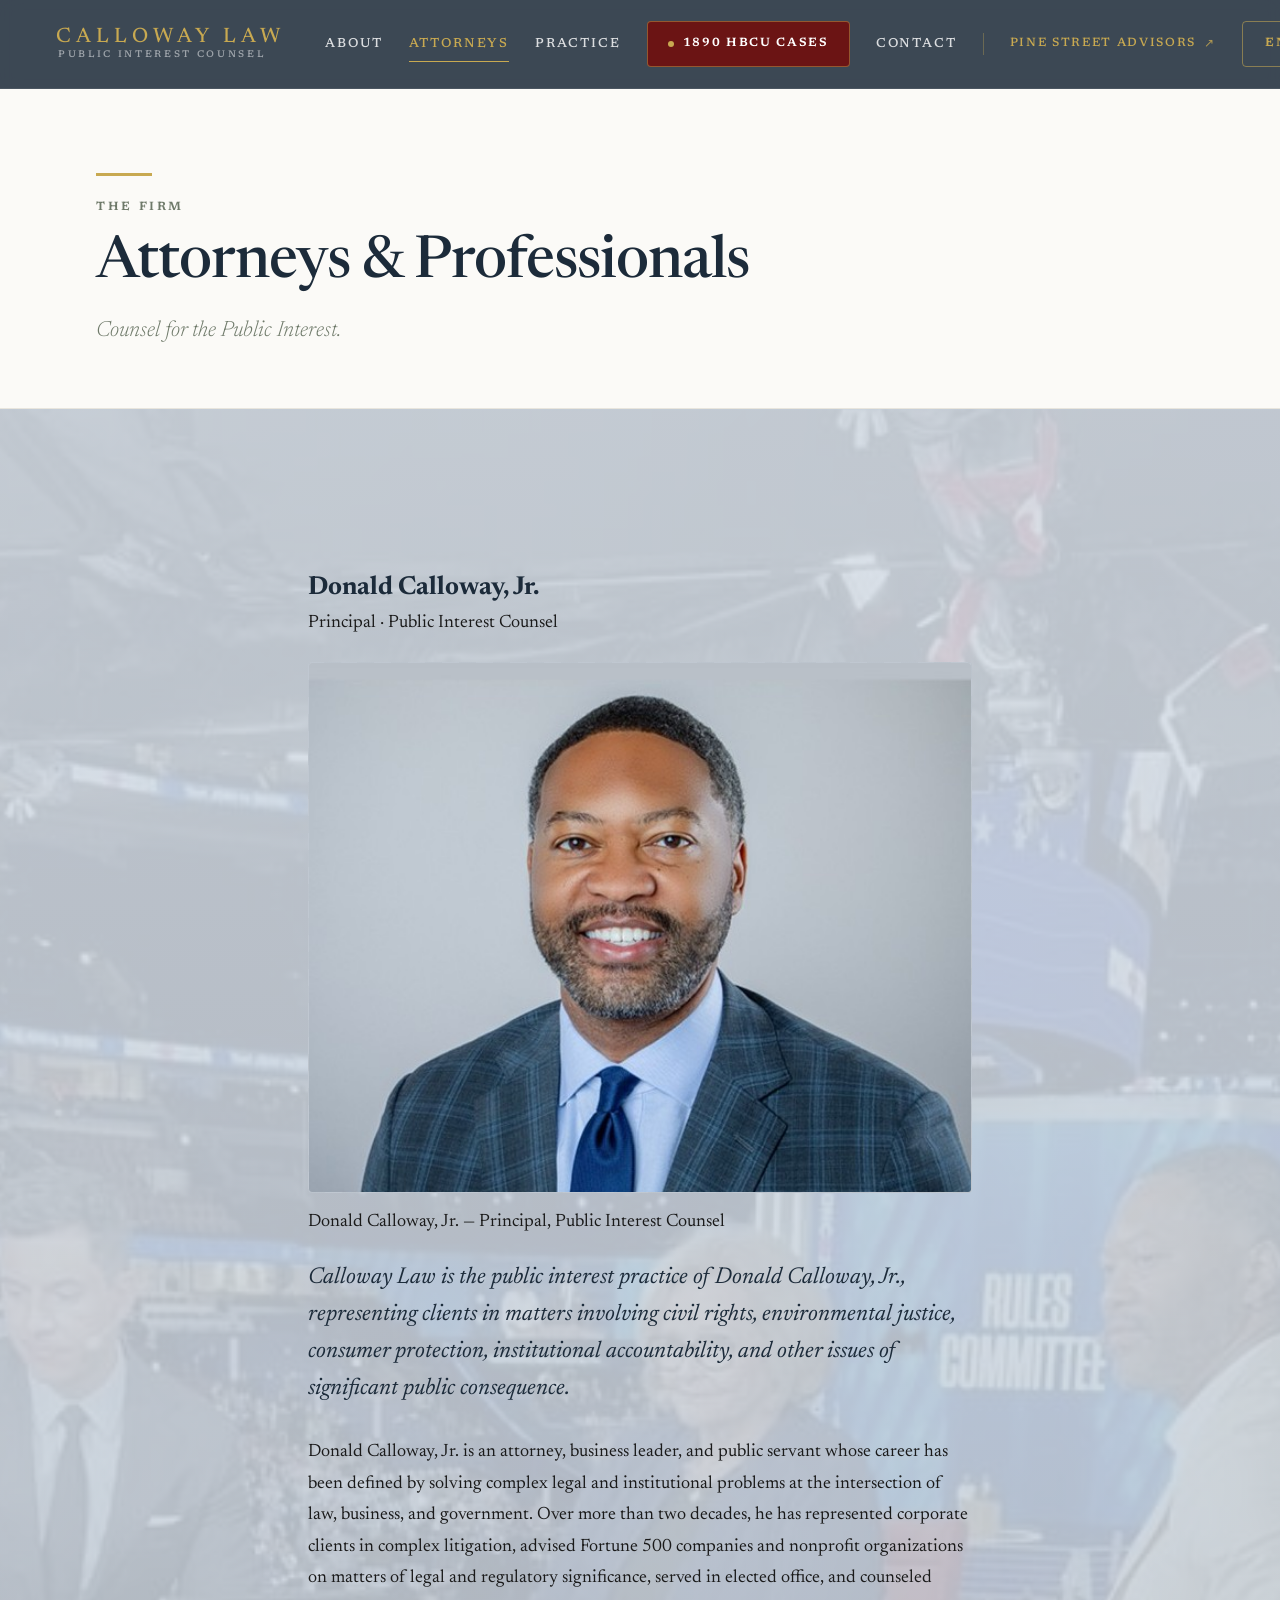
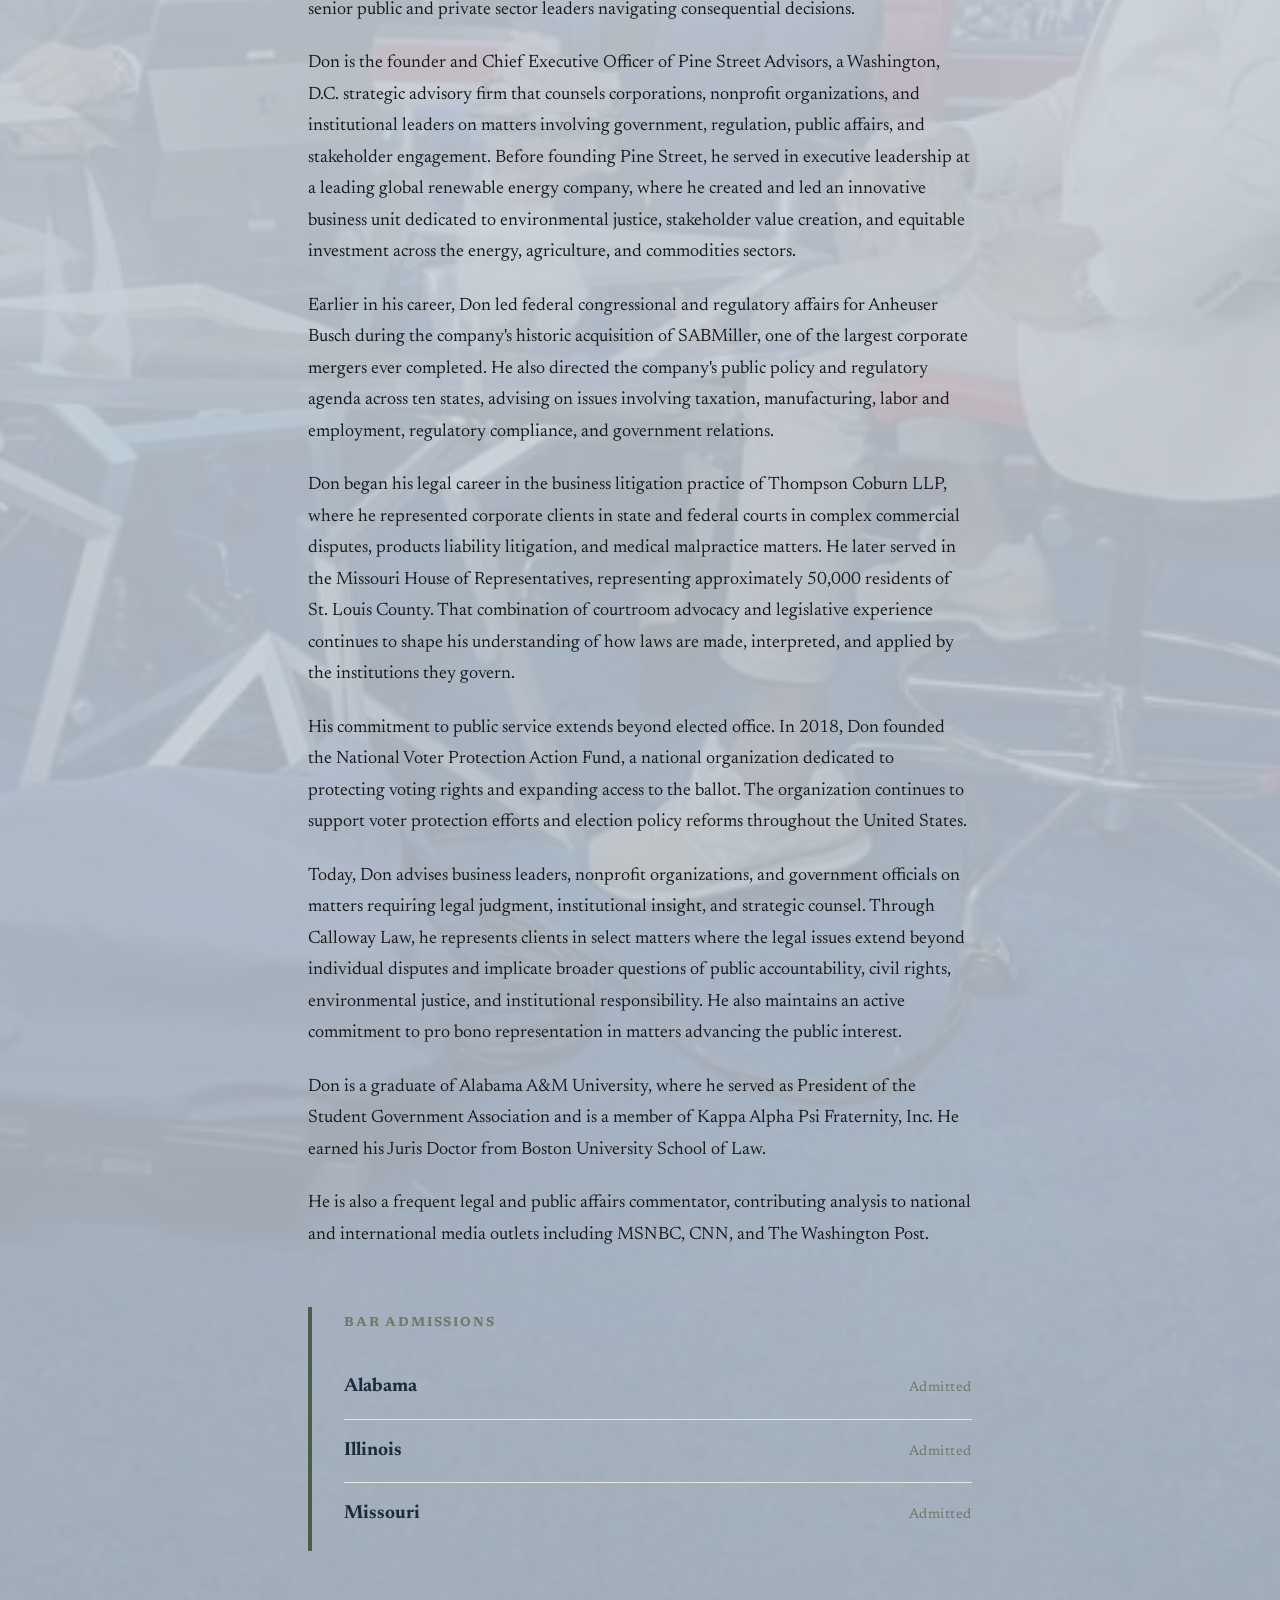
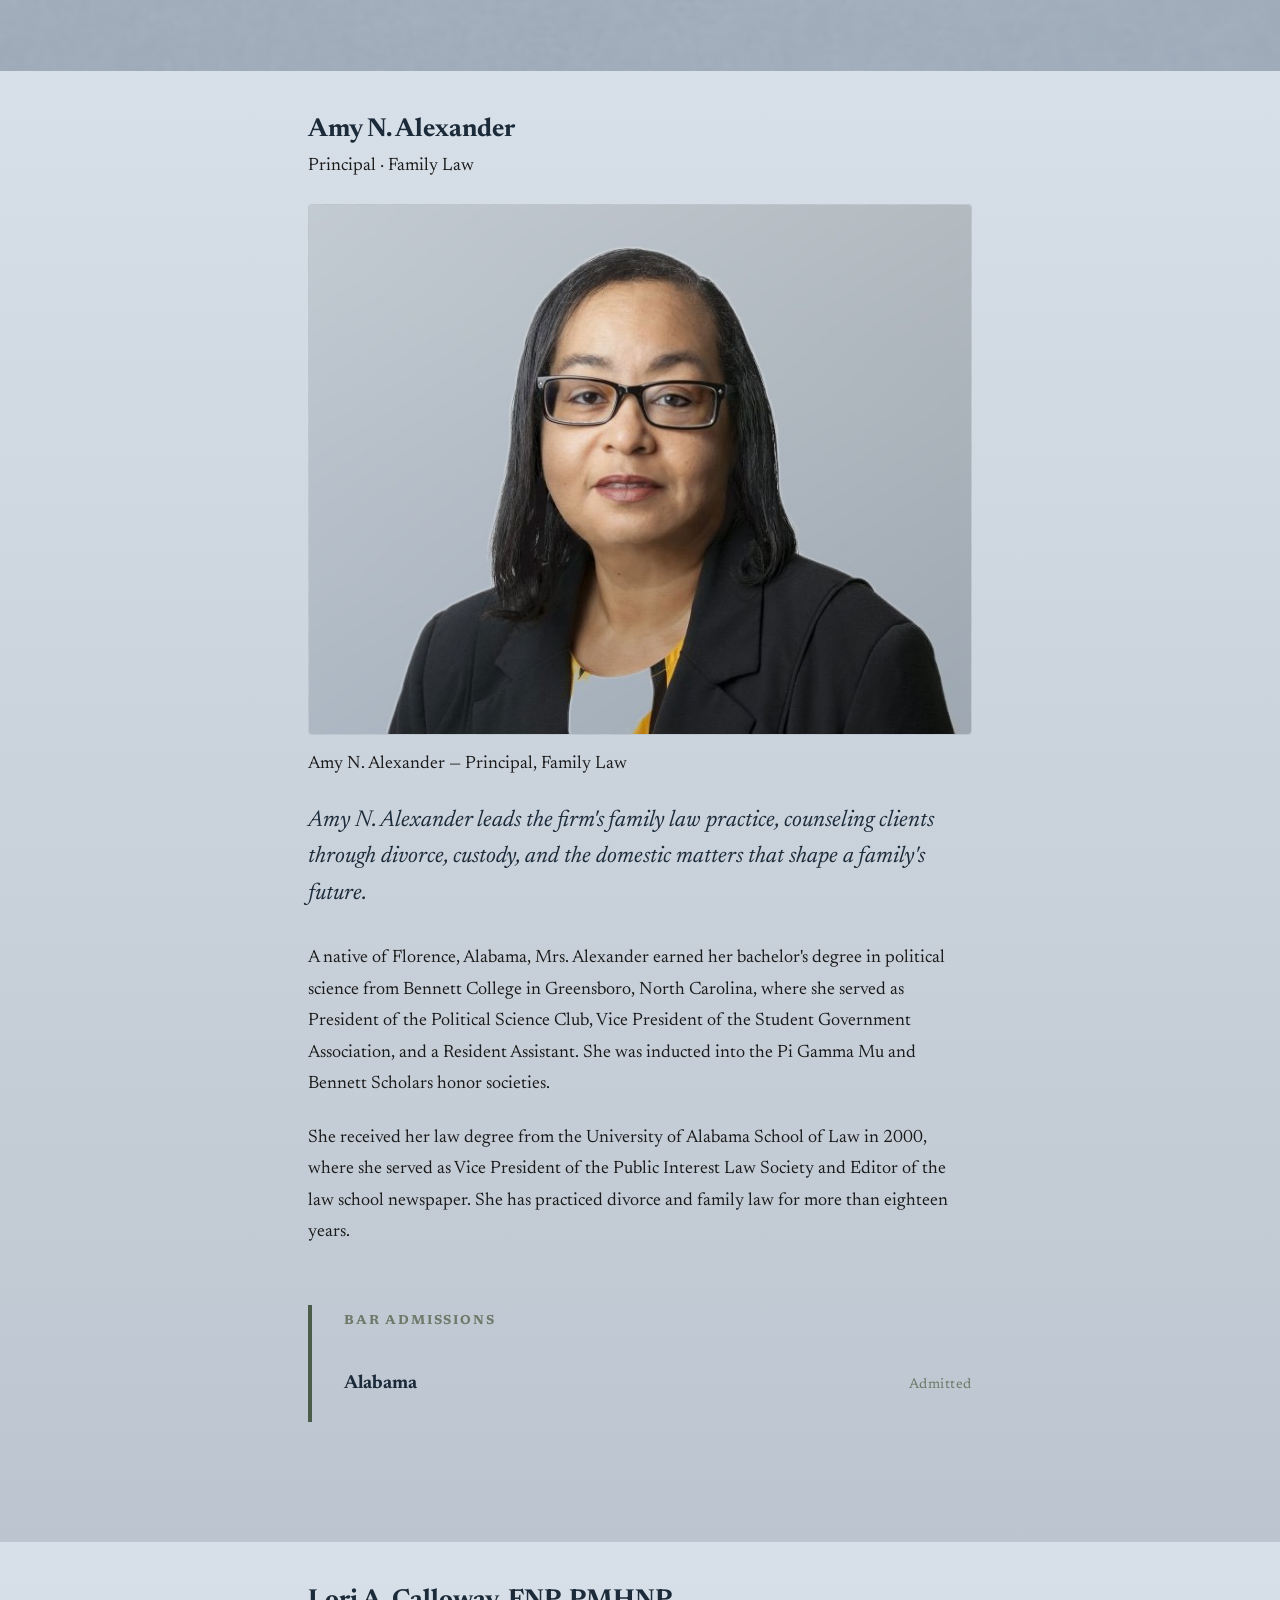
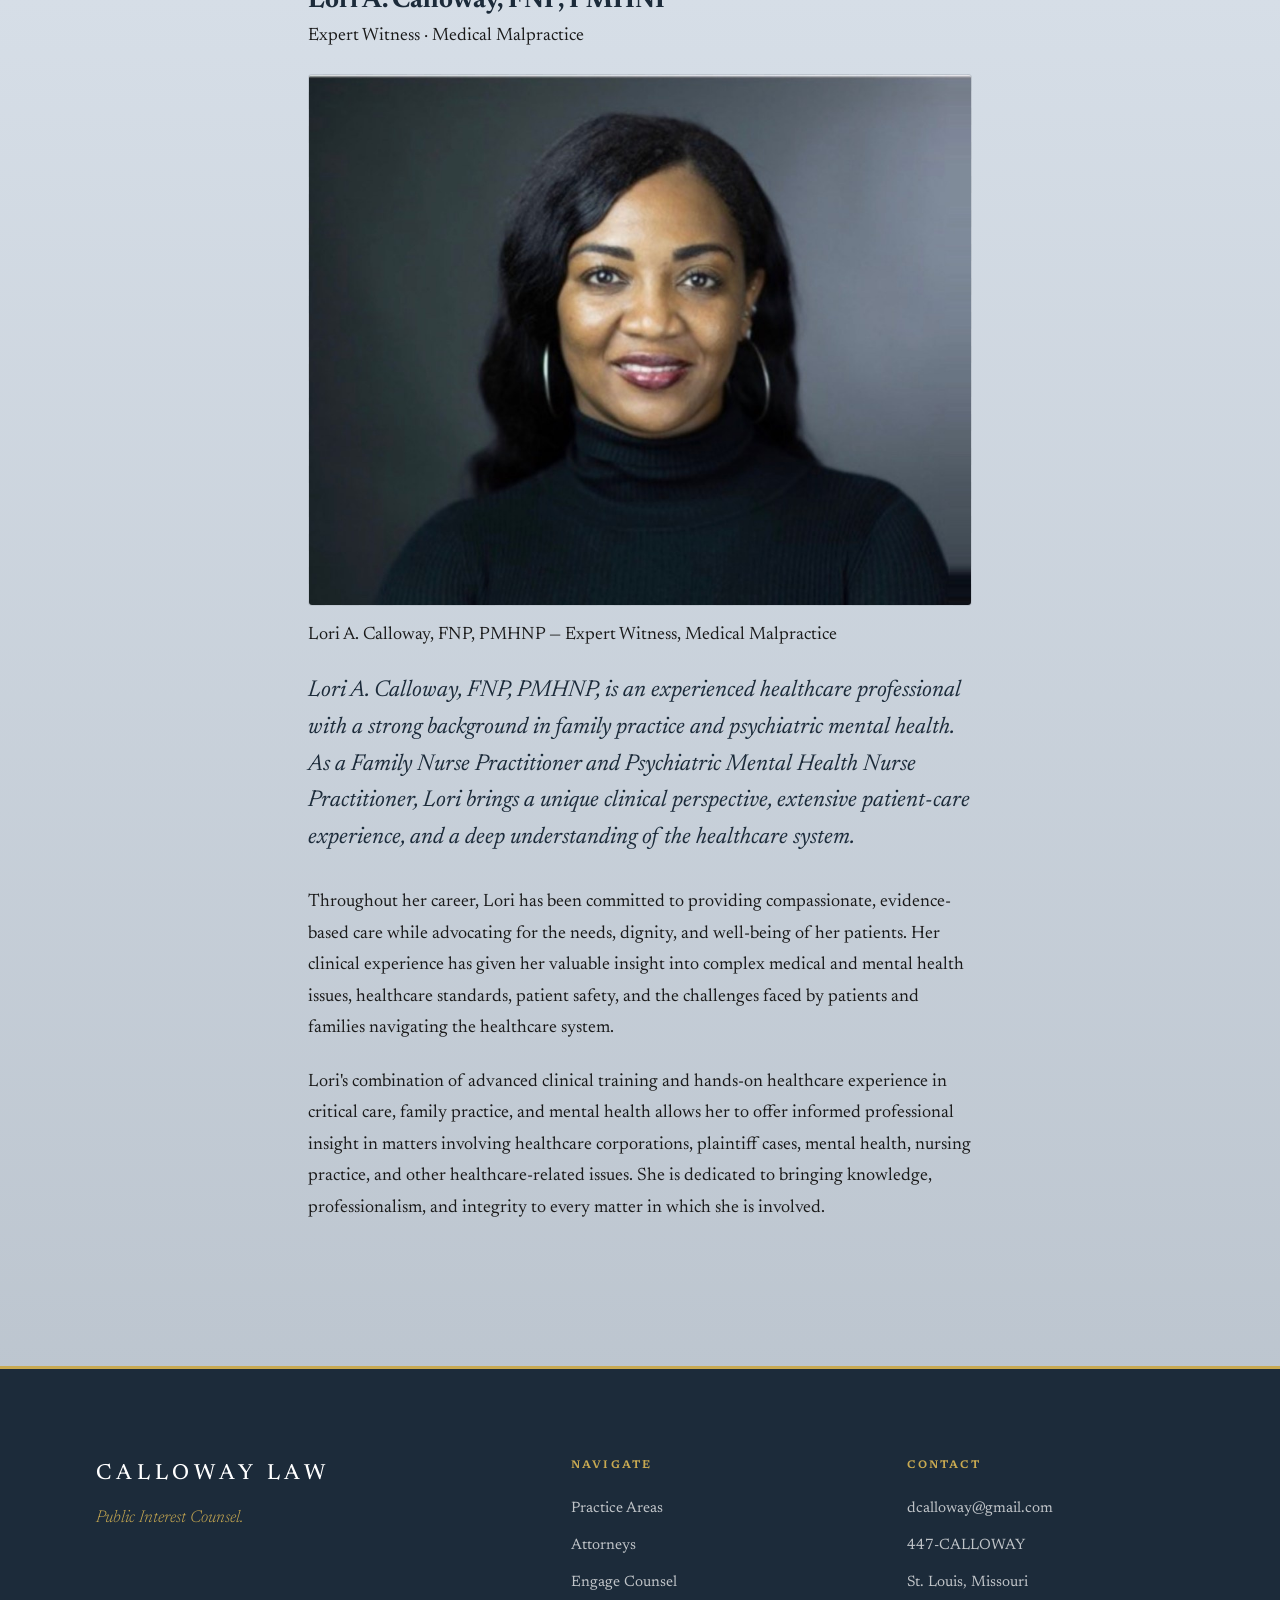
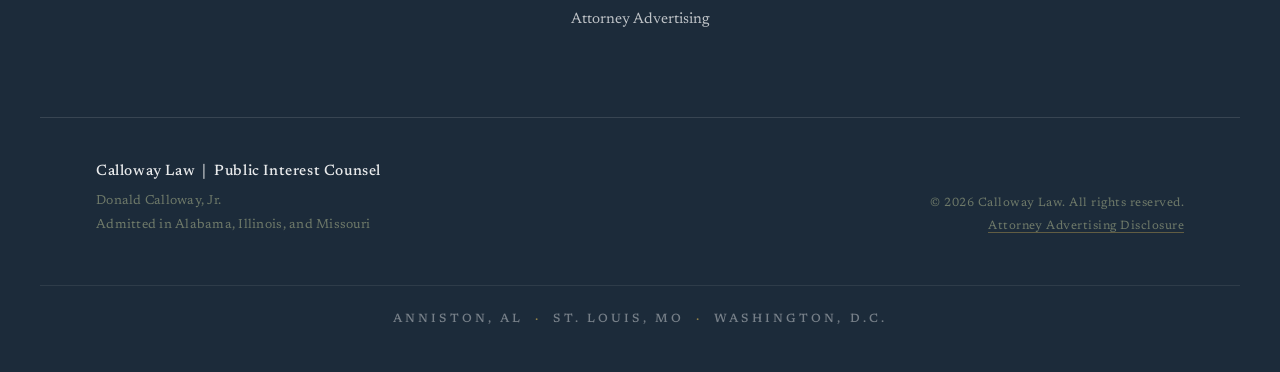
==== commit 2c408e32: "Add files via upload" ====
--- a/attorney.html
+++ b/attorney.html
@@ -4,7 +4,7 @@
 <meta charset="utf-8">
 <meta name="viewport" content="width=device-width, initial-scale=1">
 <title>Attorneys &amp; Professionals — Calloway Law</title>
-<link rel="stylesheet" href="../colors_and_type.css">
+<link rel="stylesheet" href="colors_and_type.css">
 <link rel="stylesheet" href="site.css">
 <style>
   .editorial { position: relative; background: #D7DFE8; overflow: hidden; }
@@ -79,7 +79,7 @@
       <a class="navlink" href="practice.html">Practice</a>
       <a class="nav-hbcu" href="practice.html#hbcu">1890 HBCU Cases</a>
       <a class="navlink" href="engage.html">Contact</a>
-      <a class="nav-pine" href="../pinestreet/index.html">Pine Street Advisors <span class="ext" aria-hidden="true">↗</span></a>
+      <a class="nav-pine" href="pinestreet/index.html">Pine Street Advisors <span class="ext" aria-hidden="true">↗</span></a>
       <a class="nav-cta" href="engage.html">Engage Counsel</a>
     </nav>
   </div>
@@ -195,7 +195,7 @@
       <h4>Contact</h4>
       <ul>
         <li><a href="mailto:dcalloway@gmail.com">dcalloway@gmail.com</a></li>
-        <li>(314)&nbsp;555-0140</li>
+        <li><a href="tel:+14472255692">447-CALLOWAY</a></li>
         <li>St. Louis, Missouri</li>
       </ul>
     </div>
--- a/colors_and_type.css
+++ b/colors_and_type.css
@@ -0,0 +1,250 @@
+/* ============================================================
+   CALLOWAY LAW — Core Brand Tokens
+   Colors + Typography. Locked values from the brand brief.
+   Import this file first in any Calloway Law artifact.
+   ============================================================ */
+
+/* ---- Carlito: metric-compatible open substitute for Calibri ----
+   Calibri is a Microsoft-proprietary font and cannot be served as a
+   webfont. Carlito matches its metrics 1:1, so layouts set in Calibri
+   reflow identically. On Windows machines real Calibri is used first. */
+@import url('https://fonts.googleapis.com/css2?family=Carlito:ital,wght@0,400;0,700;1,400;1,700&display=swap');
+
+/* ---- @font-face declarations for the locked named families ----
+   These bind the EXACT locked families to the user's locally-installed
+   copy via local(). They do not substitute a different family — they let
+   the brand's named fonts (real Calibri on Windows, Liberation Serif on
+   Linux) resolve when present, while the token fallback stacks (Georgia,
+   Carlito, system serif/sans) render everywhere else. Replace the src with
+   url('fonts/<file>.woff2') once licensed files are uploaded to fonts/. */
+@font-face { font-family: 'Calibri'; font-style: normal; font-weight: 400; src: local('Calibri'); }
+@font-face { font-family: 'Calibri'; font-style: normal; font-weight: 700; src: local('Calibri Bold'), local('Calibri-Bold'); }
+@font-face { font-family: 'Calibri'; font-style: italic; font-weight: 400; src: local('Calibri Italic'), local('Calibri-Italic'); }
+@font-face { font-family: 'Calibri'; font-style: italic; font-weight: 700; src: local('Calibri Bold Italic'), local('Calibri-BoldItalic'); }
+
+@font-face { font-family: 'Liberation Serif'; font-style: normal; font-weight: 400; src: local('Liberation Serif'); }
+@font-face { font-family: 'Liberation Serif'; font-style: normal; font-weight: 700; src: local('Liberation Serif Bold'), local('LiberationSerif-Bold'); }
+@font-face { font-family: 'Liberation Serif'; font-style: italic; font-weight: 400; src: local('Liberation Serif Italic'), local('LiberationSerif-Italic'); }
+
+:root {
+  /* ============================================================
+     COLOR SYSTEM (locked — exact values from brief)
+     ============================================================ */
+
+  /* Primary — slate-navy. Wordmark, headlines, link & emphasis text. */
+  --slate-navy:    #1C2B3A;   /* rgb(28, 43, 58)   */
+
+  /* Hero accent — champagne gold. Top rules, tagline, sparing emphasis. */
+  --champagne-gold: #C8A951;  /* rgb(200, 169, 81) */
+
+  /* Structural accent — forest green. Left-edge vertical rules, framing. */
+  --forest-green:  #4A5C4A;   /* rgb(74, 92, 74)   */
+
+  /* Secondary text — sage-grey. Captions, supporting lines, footers. */
+  --sage-grey:     #6E7969;   /* rgb(110, 121, 105) */
+
+  /* ---- Supporting neutrals (derived, for surfaces & paper) ---- */
+  --paper:         #FBFAF7;   /* warm off-white page ground       */
+  --paper-pure:    #FFFFFF;   /* pure white, for crisp documents   */
+  --ink-faint:     #E8E5DD;   /* hairline dividers on paper        */
+  --slate-navy-90: #2A3A4B;   /* navy, one step lifted (panels)    */
+
+  /* ---- Semantic color roles ---- */
+  --color-fg-primary:   var(--slate-navy);    /* headlines, wordmark, body lead */
+  --color-fg-secondary: var(--sage-grey);     /* captions, footers, support     */
+  --color-fg-emphasis:  var(--slate-navy);    /* links, emphasis text           */
+  --color-accent:       var(--champagne-gold);/* rules, tagline, sparing accent */
+  --color-structural:   var(--forest-green);  /* left bars, structural framing  */
+  --color-bg:           var(--paper);
+  --color-bg-document:  var(--paper-pure);
+  --color-divider:      var(--ink-faint);
+
+  /* ============================================================
+     TYPOGRAPHY (locked families)
+     ============================================================ */
+
+  /* Display & wordmark — classical serif, bold, uppercase, tracked. */
+  --font-display: Georgia, 'Times New Roman', 'Liberation Serif', serif;
+  /* Tagline & long-form narrative — same serif, italic. */
+  --font-serif:   Georgia, 'Times New Roman', 'Liberation Serif', serif;
+  /* Body, captions, contact lines — clean humanist sans. */
+  --font-body:    'Calibri', 'Carlito', 'Segoe UI', system-ui, sans-serif;
+
+  /* ---- Wordmark treatment ---- */
+  --wordmark-spacing: 0.18em;   /* letter-spacing on the mark        */
+  --wordmark-weight:  700;
+  --wordmark-case:    uppercase; /* @kind other */
+
+  /* ---- Type scale (rem; 1rem = 16px) ---- */
+  --text-display:  3.5rem;   /* 56px — hero wordmark / cover         */
+  --text-h1:       2.5rem;   /* 40px — slide & document titles       */
+  --text-h2:       1.875rem; /* 30px — section heads                 */
+  --text-h3:       1.375rem; /* 22px — sub-heads                     */
+  --text-tagline:  1.25rem;  /* 20px — "Public Interest Counsel."    */
+  --text-body:     1rem;     /* 16px — body copy                     */
+  --text-small:    0.875rem; /* 14px — captions                      */
+  --text-footer:   0.8125rem;/* 13px (~12pt) — footers, FLOOR        */
+
+  /* ---- Line heights ---- */
+  --leading-tight:  1.12;
+  --leading-snug:   1.3;
+  --leading-normal: 1.55;
+  --leading-relaxed:1.7;
+
+  /* ---- Tracking ---- */
+  --track-tight:  -0.01em;
+  --track-normal: 0; /* @kind spacing */
+  --track-wide:   0.08em;   /* small-caps labels, eyebrows           */
+  --track-wider:  0.18em;   /* wordmark                              */
+
+  /* ============================================================
+     STRUCTURAL MOTIF — the firm's visual signature
+     "thin champagne top rule + forest-green left bar"
+     ============================================================ */
+  --rule-top-weight:  3px;    /* thin gold rule across top of a block */
+  --rule-top-color:   var(--champagne-gold);
+  --bar-left-weight:  5px;    /* forest-green vertical bar, left edge  */
+  --bar-left-color:   var(--forest-green);
+
+  /* ---- Spacing scale (8px base) ---- */
+  --space-1: 4px;
+  --space-2: 8px;
+  --space-3: 16px;
+  --space-4: 24px;
+  --space-5: 32px;
+  --space-6: 48px;
+  --space-7: 64px;
+  --space-8: 96px;
+  --space-9: 128px;
+
+  /* ---- Layout ---- */
+  --margin-page:  var(--space-8); /* generous page margins — discipline */
+  --measure:      66ch;           /* max line length for body copy      */
+}
+
+/* ============================================================
+   SEMANTIC ELEMENT STYLES
+   Apply by using these classes or copying the rules.
+   ============================================================ */
+
+.cl-wordmark {
+  font-family: var(--font-display);
+  font-weight: var(--wordmark-weight);
+  text-transform: var(--wordmark-case);
+  letter-spacing: var(--wordmark-spacing);
+  color: var(--slate-navy);
+  line-height: var(--leading-tight);
+}
+
+.cl-tagline {
+  font-family: var(--font-serif);
+  font-style: italic;
+  color: var(--champagne-gold);
+  font-size: var(--text-tagline);
+  letter-spacing: 0.01em;
+}
+
+.cl-h1 {
+  font-family: var(--font-display);
+  font-weight: 700;
+  text-transform: uppercase;
+  letter-spacing: var(--track-wide);
+  color: var(--slate-navy);
+  font-size: var(--text-h1);
+  line-height: var(--leading-tight);
+}
+
+.cl-h2 {
+  font-family: var(--font-display);
+  font-weight: 700;
+  color: var(--slate-navy);
+  font-size: var(--text-h2);
+  line-height: var(--leading-snug);
+}
+
+.cl-h3 {
+  font-family: var(--font-serif);
+  font-weight: 700;
+  color: var(--slate-navy);
+  font-size: var(--text-h3);
+  line-height: var(--leading-snug);
+}
+
+.cl-eyebrow {
+  font-family: var(--font-body);
+  font-weight: 700;
+  text-transform: uppercase;
+  letter-spacing: var(--track-wide);
+  color: var(--sage-grey);
+  font-size: var(--text-small);
+}
+
+.cl-body {
+  font-family: var(--font-body);
+  font-weight: 400;
+  color: var(--slate-navy);
+  font-size: var(--text-body);
+  line-height: var(--leading-normal);
+  max-width: var(--measure);
+}
+
+.cl-lede {
+  font-family: var(--font-serif);
+  font-style: italic;
+  color: var(--slate-navy);
+  font-size: var(--text-h3);
+  line-height: var(--leading-relaxed);
+}
+
+.cl-caption {
+  font-family: var(--font-body);
+  color: var(--sage-grey);
+  font-size: var(--text-small);
+  line-height: var(--leading-snug);
+}
+
+.cl-footer {
+  font-family: var(--font-body);
+  color: var(--sage-grey);
+  font-size: var(--text-footer);
+  line-height: var(--leading-snug);
+  letter-spacing: 0.01em;
+}
+
+a.cl-link,
+.cl-link {
+  color: var(--slate-navy);
+  text-decoration: none;
+  border-bottom: 1px solid var(--champagne-gold);
+  padding-bottom: 1px;
+}
+
+/* ============================================================
+   MOTIF UTILITIES — compose the signature framing
+   ============================================================ */
+
+/* Gold top rule across the top of a block */
+.cl-rule-top {
+  border-top: var(--rule-top-weight) solid var(--rule-top-color);
+}
+
+/* Forest-green vertical bar anchoring the left edge of text */
+.cl-bar-left {
+  border-left: var(--bar-left-weight) solid var(--bar-left-color);
+  padding-left: var(--space-4);
+}
+
+/* Full signature frame: gold top + green left */
+.cl-frame {
+  border-top: var(--rule-top-weight) solid var(--rule-top-color);
+  border-left: var(--bar-left-weight) solid var(--bar-left-color);
+  padding: var(--space-5) var(--space-5) var(--space-5) var(--space-4);
+}
+
+/* Short centered gold rule — for lockups & covers */
+.cl-rule-short {
+  width: 72px;
+  height: var(--rule-top-weight);
+  background: var(--champagne-gold);
+  border: 0;
+}
--- a/site.css
+++ b/site.css
@@ -361,28 +361,12 @@
    RESPONSIVE — nav collapses to hamburger below 1024
    ============================================================ */
 @media (max-width: 1279px) and (min-width: 861px) {
-  .nav-toggle { display: block; }
-  .nav-nav {
-    position: absolute; top: 88px; left: 0; right: 0;
-    flex-direction: column; align-items: stretch; gap: 0;
-    background: rgba(24,37,50,.98);
-    border-bottom: 1px solid rgba(255,255,255,.1);
-    padding: 6px 0 18px;
-    max-height: 0; overflow: hidden;
-    transition: max-height .34s ease;
-  }
-  .nav[data-open="true"] .nav-nav { max-height: 540px; }
-  .nav-links { flex-direction: column; align-items: stretch; gap: 0; width: 100%; }
-  .nav-links a { display: block; padding: 15px 40px; }
-  .nav-links a::after { display: none; }
-  .nav-nav .navlink { display: block; padding: 15px 40px; text-align: left; }
-  .nav-nav .navlink::after { display: none; }
-  .nav-hbcu, .nav-cta { margin: 12px 40px 0; justify-content: center; }
-  .nav-pine { margin: 12px 40px 0; padding: 15px 0; justify-content: center; }
+  .nav-inner { height: auto; flex-wrap: wrap; row-gap: 14px; padding-top: 18px; padding-bottom: 16px; }
+  .nav-nav { width: 100%; justify-content: space-between; gap: 14px; flex-wrap: wrap; border-top: 1px solid rgba(200,169,81,.24); padding-top: 14px; }
+  .nav-nav .navlink { font-size: 12px; letter-spacing: .12em; }
+  .nav-pine { font-size: 12px; padding-left: 0; }
   .nav-pine::before { display: none; }
-  .nav[data-open="true"] .nav-toggle span:nth-child(1) { transform: translateY(7px) rotate(45deg); }
-  .nav[data-open="true"] .nav-toggle span:nth-child(2) { opacity: 0; }
-  .nav[data-open="true"] .nav-toggle span:nth-child(3) { transform: translateY(-7px) rotate(-45deg); }
+  .nav-cta { display: none; }
 }
 
 /* ============================================================
@@ -396,31 +380,13 @@
   .nav-inner { height: 68px; }
   .nav-mark-name { font-size: 17px; letter-spacing: .18em; }
   .nav-mark-sub { font-size: 8px; letter-spacing: .22em; }
-  .nav-toggle { display: block; }
-  .nav-nav {
-    position: absolute; top: 68px; left: 0; right: 0;
-    flex-direction: column; align-items: stretch; gap: 0;
-    background: rgba(24,37,50,.98);
-    border-bottom: 1px solid rgba(255,255,255,.1);
-    padding: 6px 0 18px;
-    max-height: 0; overflow: hidden;
-    transition: max-height .34s ease;
-  }
-  .nav[data-open="true"] .nav-nav { max-height: 480px; }
-  .nav-links { flex-direction: column; align-items: stretch; gap: 0; width: 100%; }
-  .nav-links a { display: block; padding: 15px 26px; border-left: 3px solid transparent; }
-  .nav-links a::after { display: none; }
-  .nav-links a[aria-current="page"] { border-left-color: var(--champagne-gold); }
-  .nav-nav .navlink { display: block; padding: 15px 26px; border-left: 3px solid transparent; text-align: left; }
-  .nav-nav .navlink::after { display: none; }
-  .nav-nav .navlink[aria-current="page"] { border-left-color: var(--champagne-gold); }
-  .nav-cta { margin: 12px 26px 0; text-align: center; }
-  .nav-hbcu { margin: 12px 26px 0; justify-content: center; }
-  .nav-pine { margin: 4px 26px 0; padding: 15px 0; justify-content: center; }
+  .nav-inner { height: auto; flex-wrap: wrap; row-gap: 10px; padding-top: 14px; padding-bottom: 12px; }
+  .nav-nav { width: 100%; flex-wrap: wrap; justify-content: flex-start; gap: 10px 20px; border-top: 1px solid rgba(200,169,81,.24); padding-top: 12px; }
+  .nav-nav .navlink { font-size: 12px; letter-spacing: .12em; padding: 6px 0; }
+  .nav-hbcu { font-size: 12px; }
+  .nav-pine { font-size: 12px; padding-left: 0; }
   .nav-pine::before { display: none; }
-  .nav[data-open="true"] .nav-toggle span:nth-child(1) { transform: translateY(7px) rotate(45deg); }
-  .nav[data-open="true"] .nav-toggle span:nth-child(2) { opacity: 0; }
-  .nav[data-open="true"] .nav-toggle span:nth-child(3) { transform: translateY(-7px) rotate(-45deg); }
+  .nav-cta { display: none; }
 
   .page-head-inner { padding: 56px 26px 44px; }
 
@@ -428,3 +394,7 @@
   .footer-id { flex-direction: column; align-items: flex-start; }
   .footer-id .id-meta { text-align: left; }
 }
+
+.vanity { display: inline-flex; align-items: flex-start; text-decoration: none; }
+.vanity .vl { display: inline-flex; flex-direction: column; align-items: center; line-height: 1; }
+.vanity .vd { font-family: var(--font-body); font-size: 12px; letter-spacing: 0; line-height: 1; margin-top: 6px; color: var(--sage-grey); }
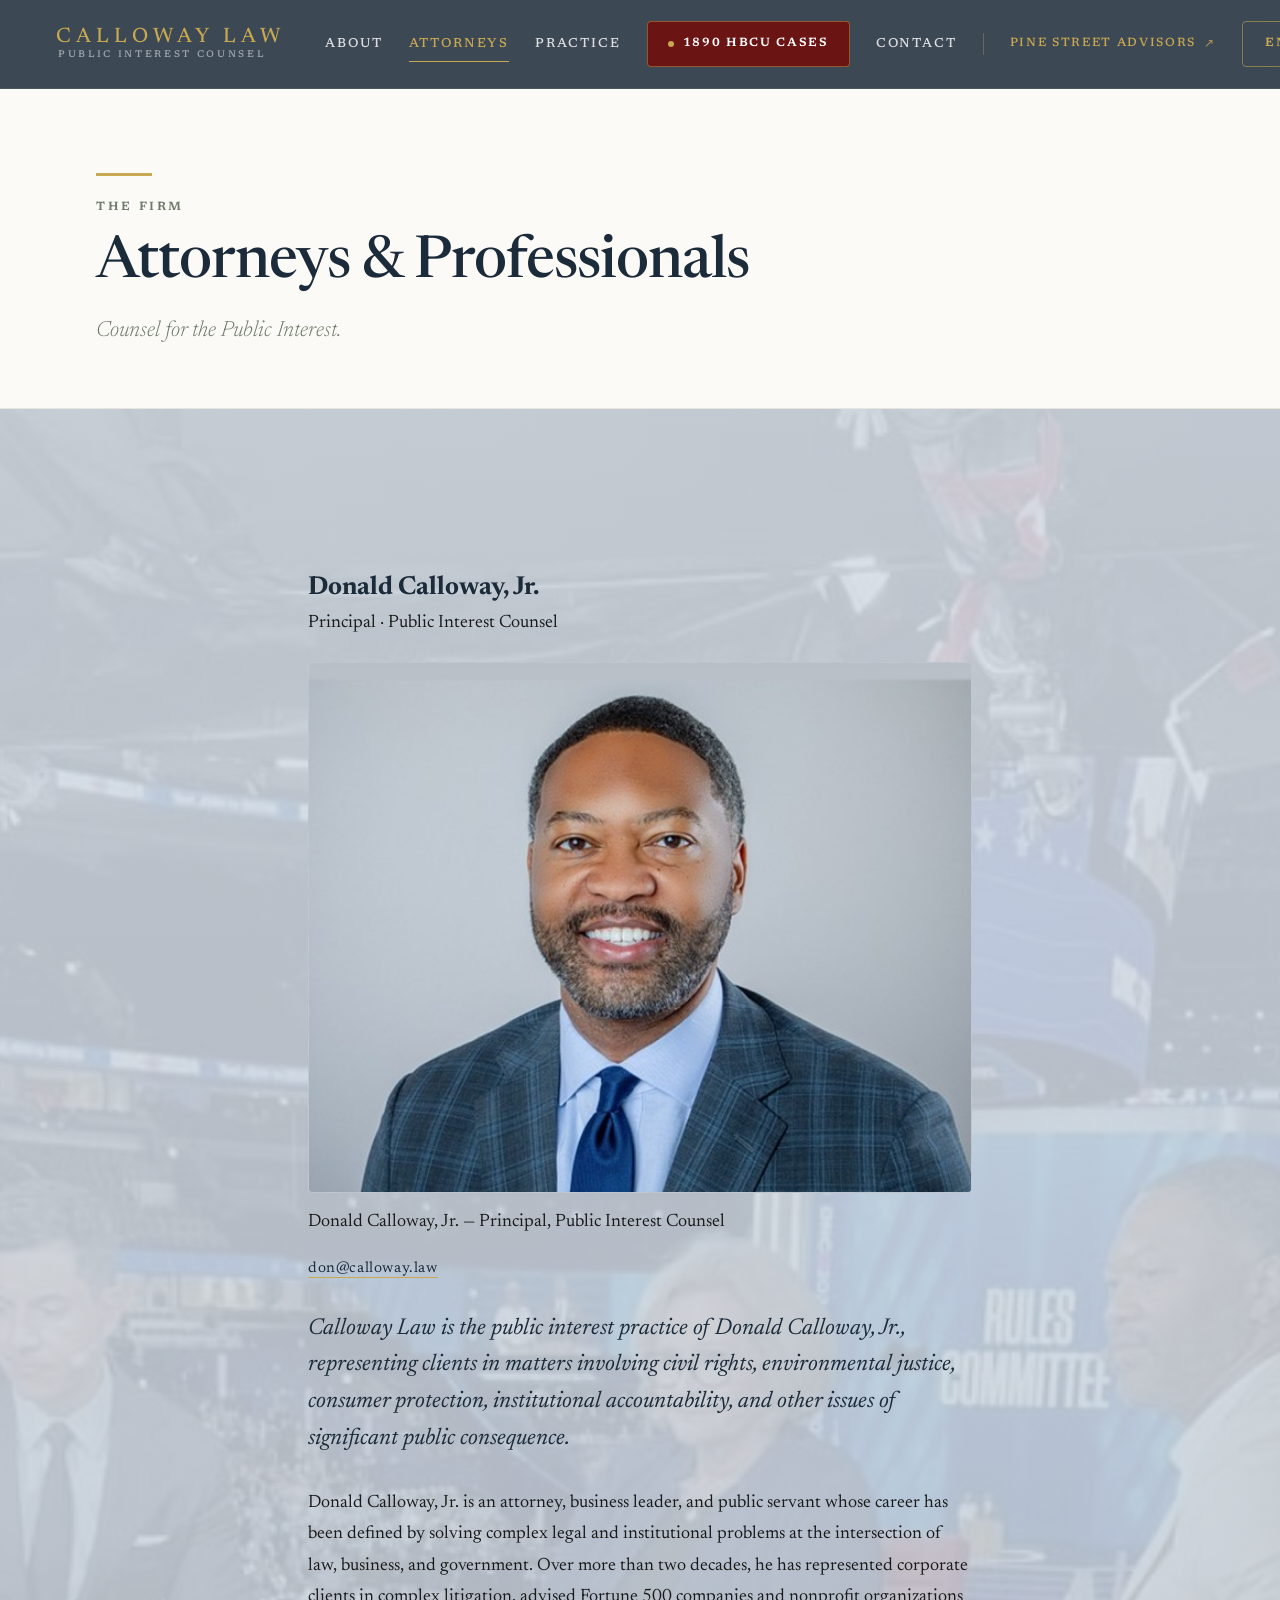
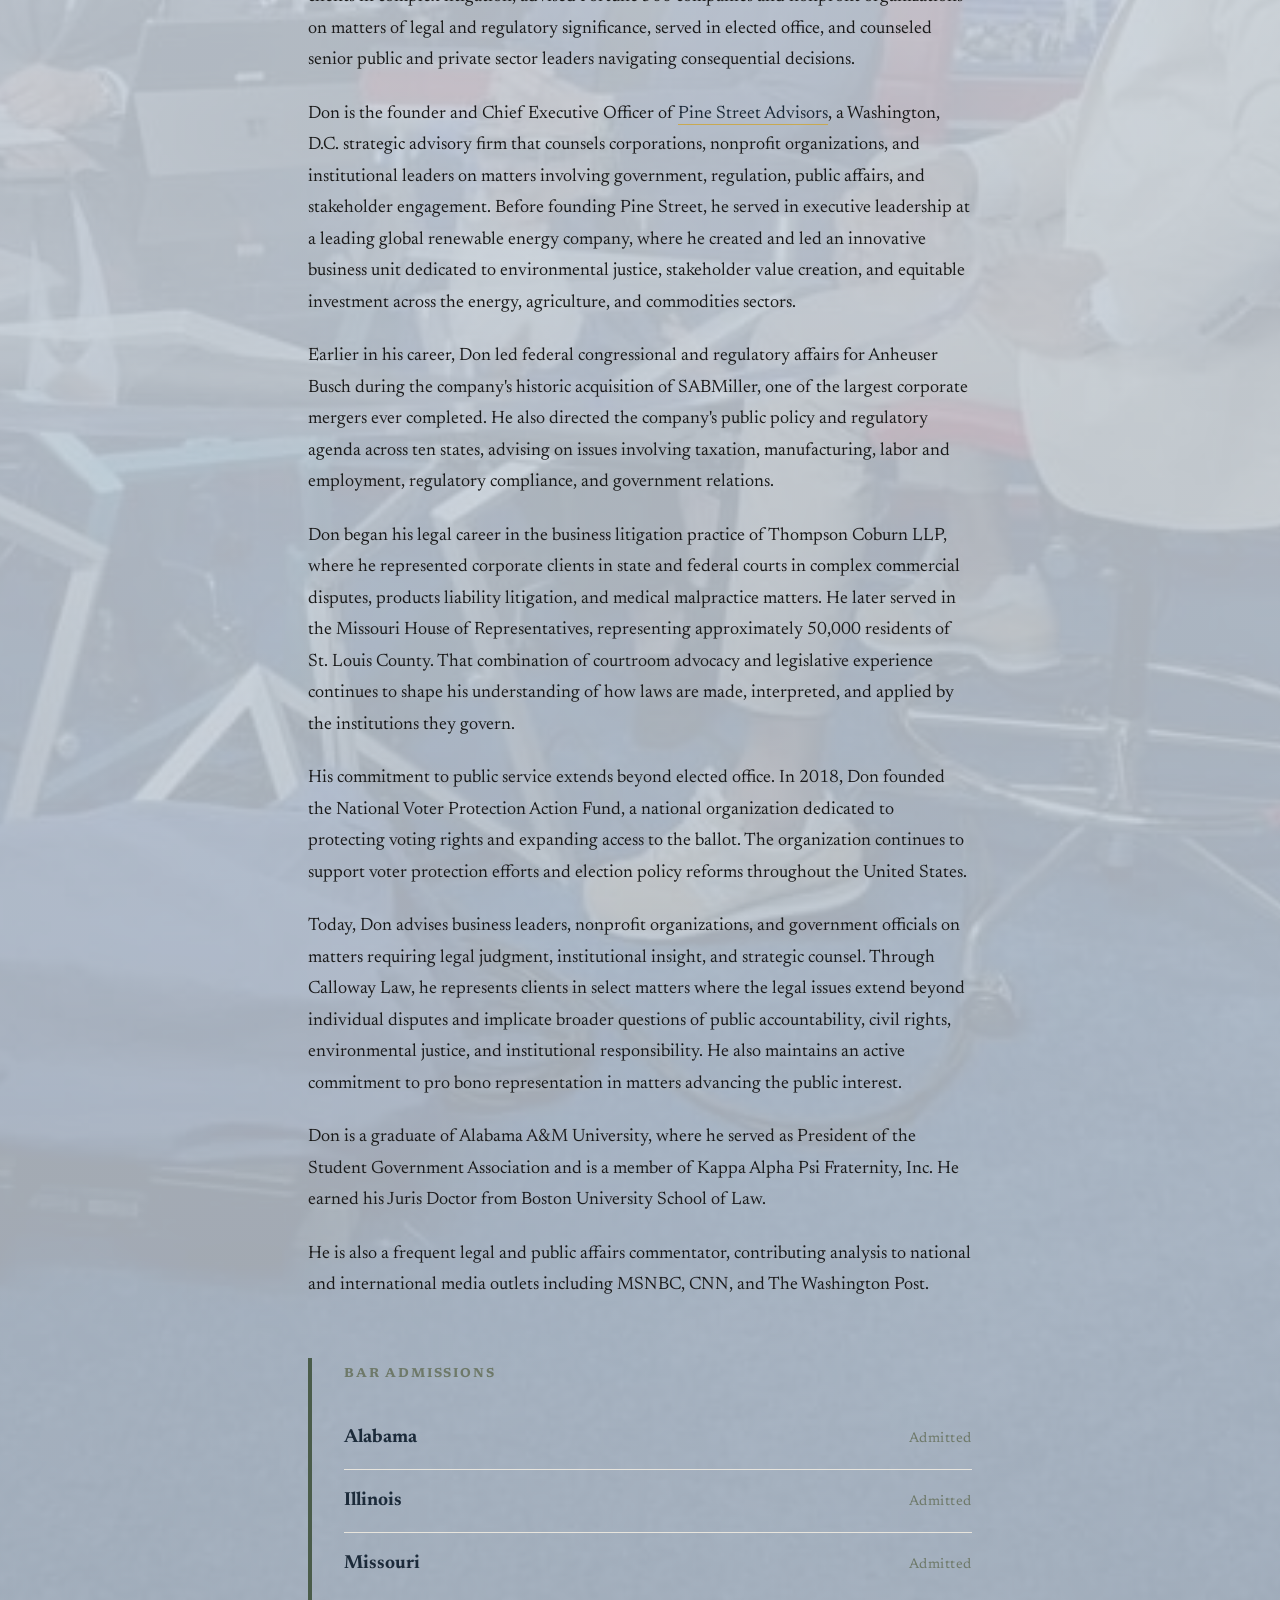
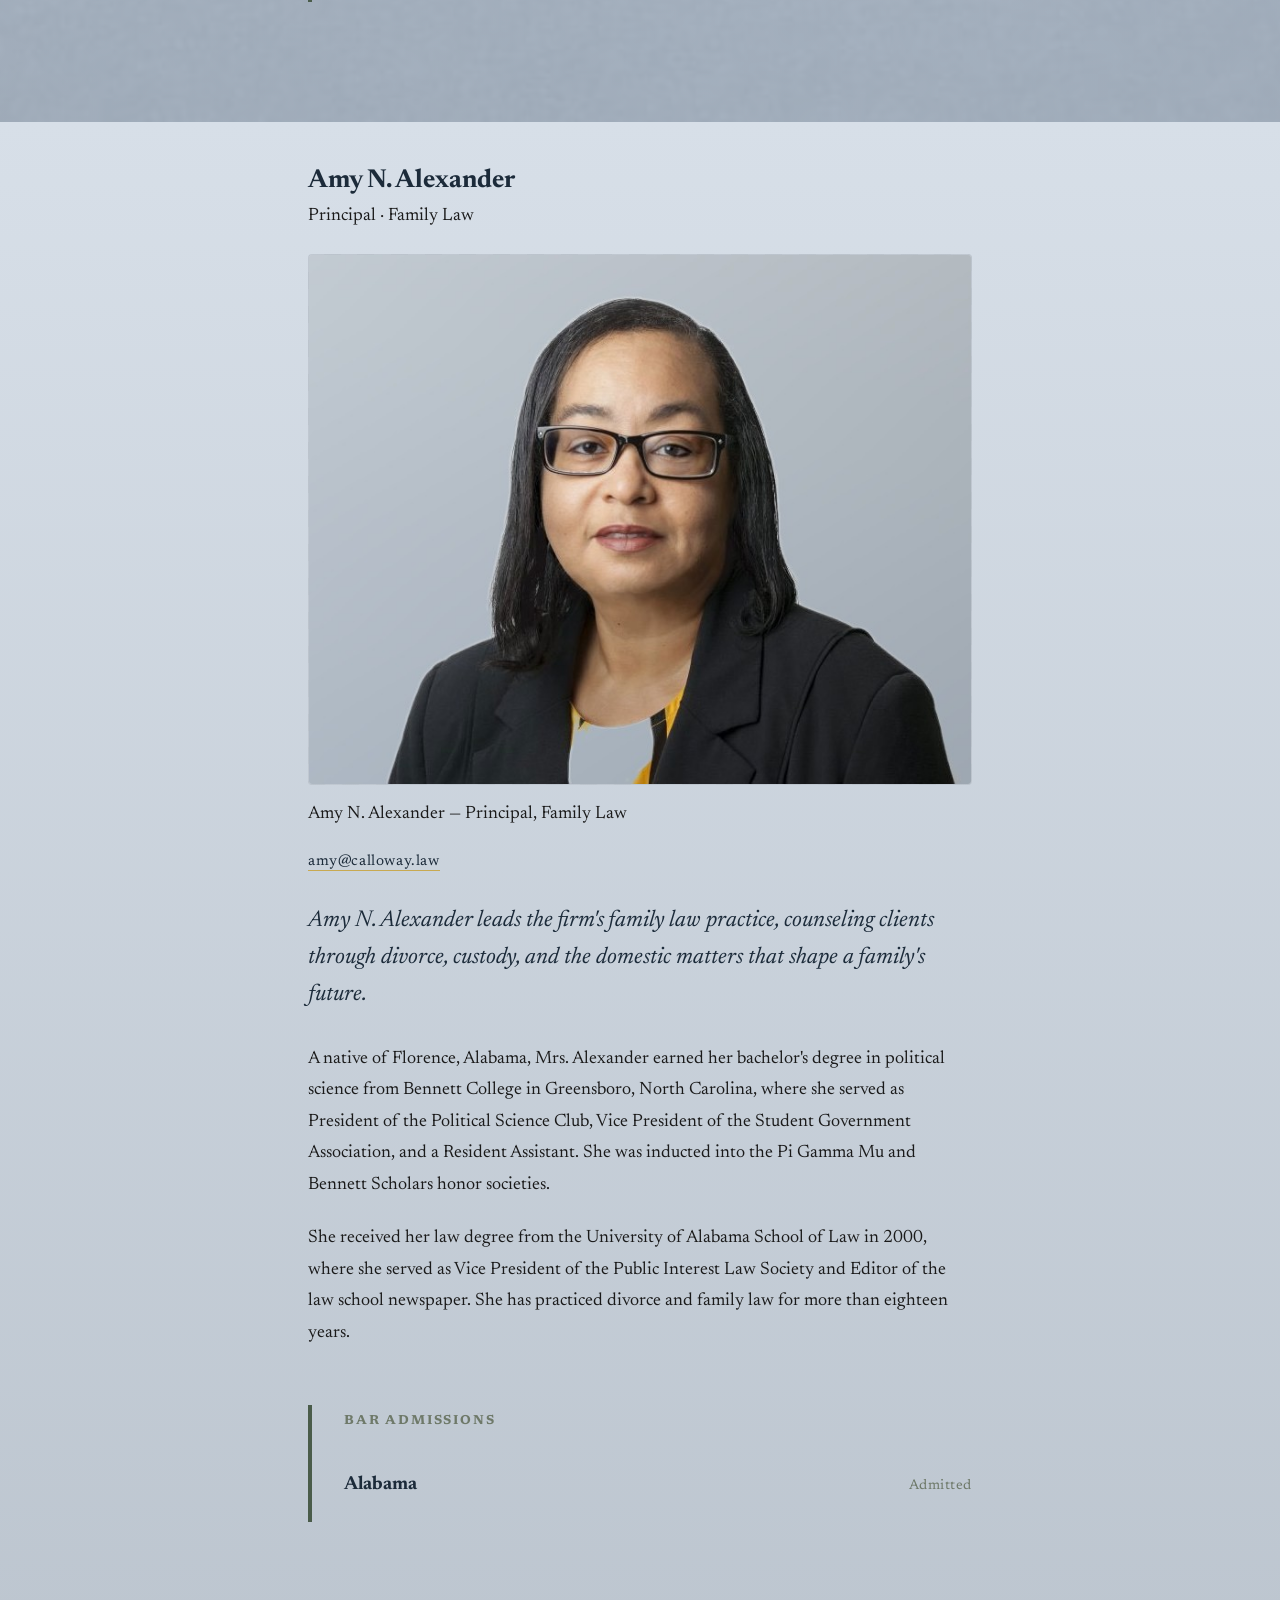
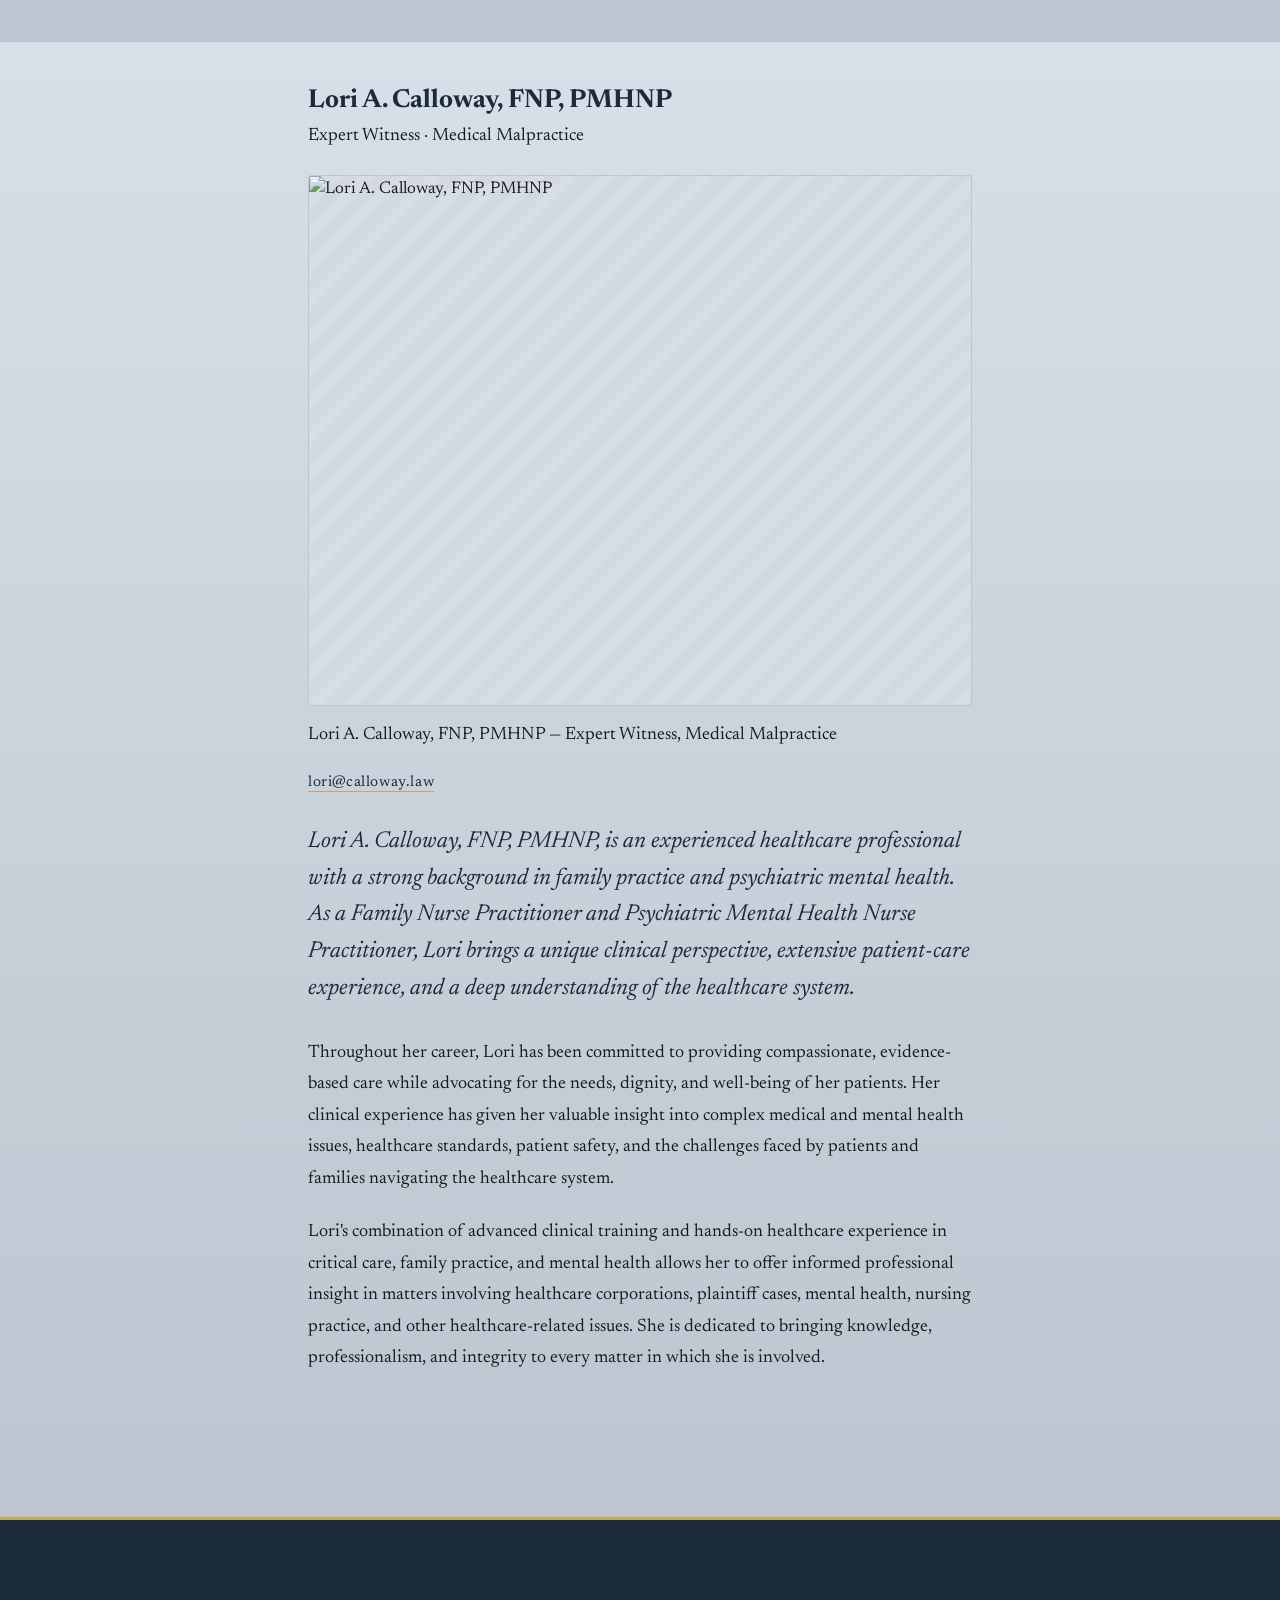
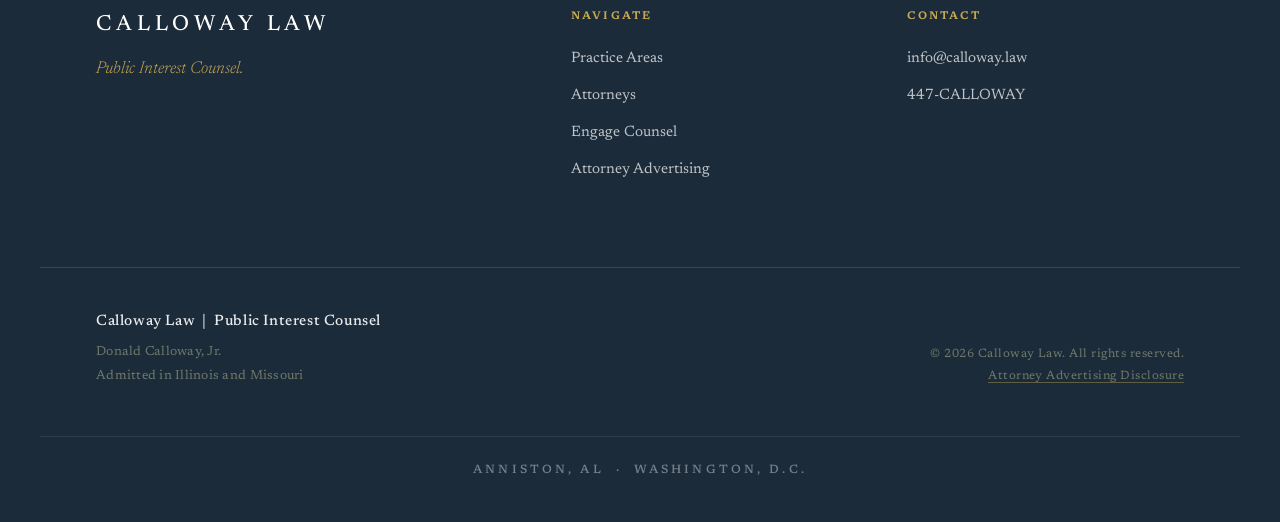
==== commit 9de4334c: "Add files via upload" ====
--- a/attorney.html
+++ b/attorney.html
@@ -77,9 +77,9 @@
       <a class="navlink" href="index.html#about">About</a>
       <a class="navlink" href="attorney.html" aria-current="page">Attorneys</a>
       <a class="navlink" href="practice.html">Practice</a>
-      <a class="nav-hbcu" href="practice.html#hbcu">1890 HBCU Cases</a>
+      <a class="nav-hbcu" href="https://1890project.com" target="_blank" rel="noopener">1890 HBCU Cases</a>
       <a class="navlink" href="engage.html">Contact</a>
-      <a class="nav-pine" href="pinestreet/index.html">Pine Street Advisors <span class="ext" aria-hidden="true">↗</span></a>
+      <a class="nav-pine" href="https://pinestreetdc.com" target="_blank" rel="noopener">Pine Street Advisors <span class="ext" aria-hidden="true">↗</span></a>
       <a class="nav-cta" href="engage.html">Engage Counsel</a>
     </nav>
   </div>
@@ -103,12 +103,13 @@
     <p class="role" style="margin-top:0;">Principal · Public Interest Counsel</p>
     <div class="att-headshot"><img src="img/dc-headshot-framed.jpg" alt="Donald Calloway, Jr." style="width:100%;height:100%;object-fit:cover;object-position:50% 50%;display:block;"></div>
     <p class="att-caption">Donald Calloway, Jr. — Principal, Public Interest Counsel</p>
+    <p class="att-email" style="margin:-4px 0 28px;font-family:var(--font-body);font-size:15px;letter-spacing:.04em;"><a class="cl-inline-link" href="mailto:don@calloway.law">don@calloway.law</a></p>
 
     <p class="lede">Calloway Law is the public interest practice of Donald Calloway, Jr., representing clients in matters involving civil rights, environmental justice, consumer protection, institutional accountability, and other issues of significant public consequence.</p>
 
     <p>Donald Calloway, Jr. is an attorney, business leader, and public servant whose career has been defined by solving complex legal and institutional problems at the intersection of law, business, and government. Over more than two decades, he has represented corporate clients in complex litigation, advised Fortune 500 companies and nonprofit organizations on matters of legal and regulatory significance, served in elected office, and counseled senior public and private sector leaders navigating consequential decisions.</p>
 
-    <p>Don is the founder and Chief Executive Officer of Pine Street Advisors, a Washington, D.C. strategic advisory firm that counsels corporations, nonprofit organizations, and institutional leaders on matters involving government, regulation, public affairs, and stakeholder engagement. Before founding Pine Street, he served in executive leadership at a leading global renewable energy company, where he created and led an innovative business unit dedicated to environmental justice, stakeholder value creation, and equitable investment across the energy, agriculture, and commodities sectors.</p>
+    <p>Don is the founder and Chief Executive Officer of <a class="cl-inline-link" href="https://pinestreetdc.com" target="_blank" rel="noopener">Pine Street Advisors</a>, a Washington, D.C. strategic advisory firm that counsels corporations, nonprofit organizations, and institutional leaders on matters involving government, regulation, public affairs, and stakeholder engagement. Before founding Pine Street, he served in executive leadership at a leading global renewable energy company, where he created and led an innovative business unit dedicated to environmental justice, stakeholder value creation, and equitable investment across the energy, agriculture, and commodities sectors.</p>
 
     <p>Earlier in his career, Don led federal congressional and regulatory affairs for Anheuser Busch during the company's historic acquisition of SABMiller, one of the largest corporate mergers ever completed. He also directed the company's public policy and regulatory agenda across ten states, advising on issues involving taxation, manufacturing, labor and employment, regulatory compliance, and government relations.</p>
 
@@ -142,6 +143,7 @@
     <p class="role" style="margin-top:0;">Principal · Family Law</p>
     <div class="att-headshot"><img src="img/amy-framed.jpg" alt="Amy N. Alexander" style="width:100%;height:100%;object-fit:cover;object-position:50% 50%;display:block;"></div>
     <p class="att-caption">Amy N. Alexander — Principal, Family Law</p>
+    <p class="att-email" style="margin:-4px 0 28px;font-family:var(--font-body);font-size:15px;letter-spacing:.04em;"><a class="cl-inline-link" href="mailto:amy@calloway.law">amy@calloway.law</a></p>
 
     <p class="lede">Amy N. Alexander leads the firm's family law practice, counseling clients through divorce, custody, and the domestic matters that shape a family's future.</p>
 
@@ -165,8 +167,9 @@
     <div class="ph-rule" style="margin-bottom:2.5rem;"></div>
     <h2 style="margin-bottom:.15em;">Lori A. Calloway, FNP, PMHNP</h2>
     <p class="role" style="margin-top:0;">Expert Witness · Medical Malpractice</p>
-    <div class="att-headshot"><img src="img/lori-framed.jpg" alt="Lori A. Calloway, FNP, PMHNP" style="width:100%;height:100%;object-fit:cover;object-position:50% 50%;display:block;"></div>
+    <div class="att-headshot"><img src="img/lori-framed-v9.jpg" alt="Lori A. Calloway, FNP, PMHNP" style="width:100%;height:100%;object-fit:cover;object-position:50% 50%;display:block;"></div>
     <p class="att-caption">Lori A. Calloway, FNP, PMHNP — Expert Witness, Medical Malpractice</p>
+    <p class="att-email" style="margin:-4px 0 28px;font-family:var(--font-body);font-size:15px;letter-spacing:.04em;"><a class="cl-inline-link" href="mailto:lori@calloway.law">lori@calloway.law</a></p>
 
     <p class="lede">Lori A. Calloway, FNP, PMHNP, is an experienced healthcare professional with a strong background in family practice and psychiatric mental health. As a Family Nurse Practitioner and Psychiatric Mental Health Nurse Practitioner, Lori brings a unique clinical perspective, extensive patient-care experience, and a deep understanding of the healthcare system.</p>
 
@@ -194,9 +197,8 @@
     <div>
       <h4>Contact</h4>
       <ul>
-        <li><a href="mailto:dcalloway@gmail.com">dcalloway@gmail.com</a></li>
+        <li><a href="mailto:info@calloway.law">info@calloway.law</a></li>
         <li><a href="tel:+14472255692">447-CALLOWAY</a></li>
-        <li>St. Louis, Missouri</li>
       </ul>
     </div>
   </div>
@@ -204,14 +206,14 @@
     <div class="id-lines">
       <strong>Calloway Law&nbsp;&nbsp;|&nbsp;&nbsp;Public Interest Counsel</strong><br>
       Donald Calloway, Jr.<br>
-      Admitted in Alabama, Illinois, and Missouri
+      Admitted in Illinois and Missouri
     </div>
     <div class="id-meta">
       © 2026 Calloway Law. All rights reserved.<br>
       <a href="disclosure.html" style="color:var(--sage-grey);text-decoration:none;border-bottom:1px solid rgba(200,169,81,.4);">Attorney Advertising Disclosure</a>
     </div>
   </div>
-  <div class="footer-cities">Anniston, AL<span class="sep">·</span>St. Louis, MO<span class="sep">·</span>Washington, D.C.</div>
+  <div class="footer-cities">Anniston, AL<span class="sep">·</span>Washington, D.C.</div>
 </footer>
 
 <script src="site.js"></script>
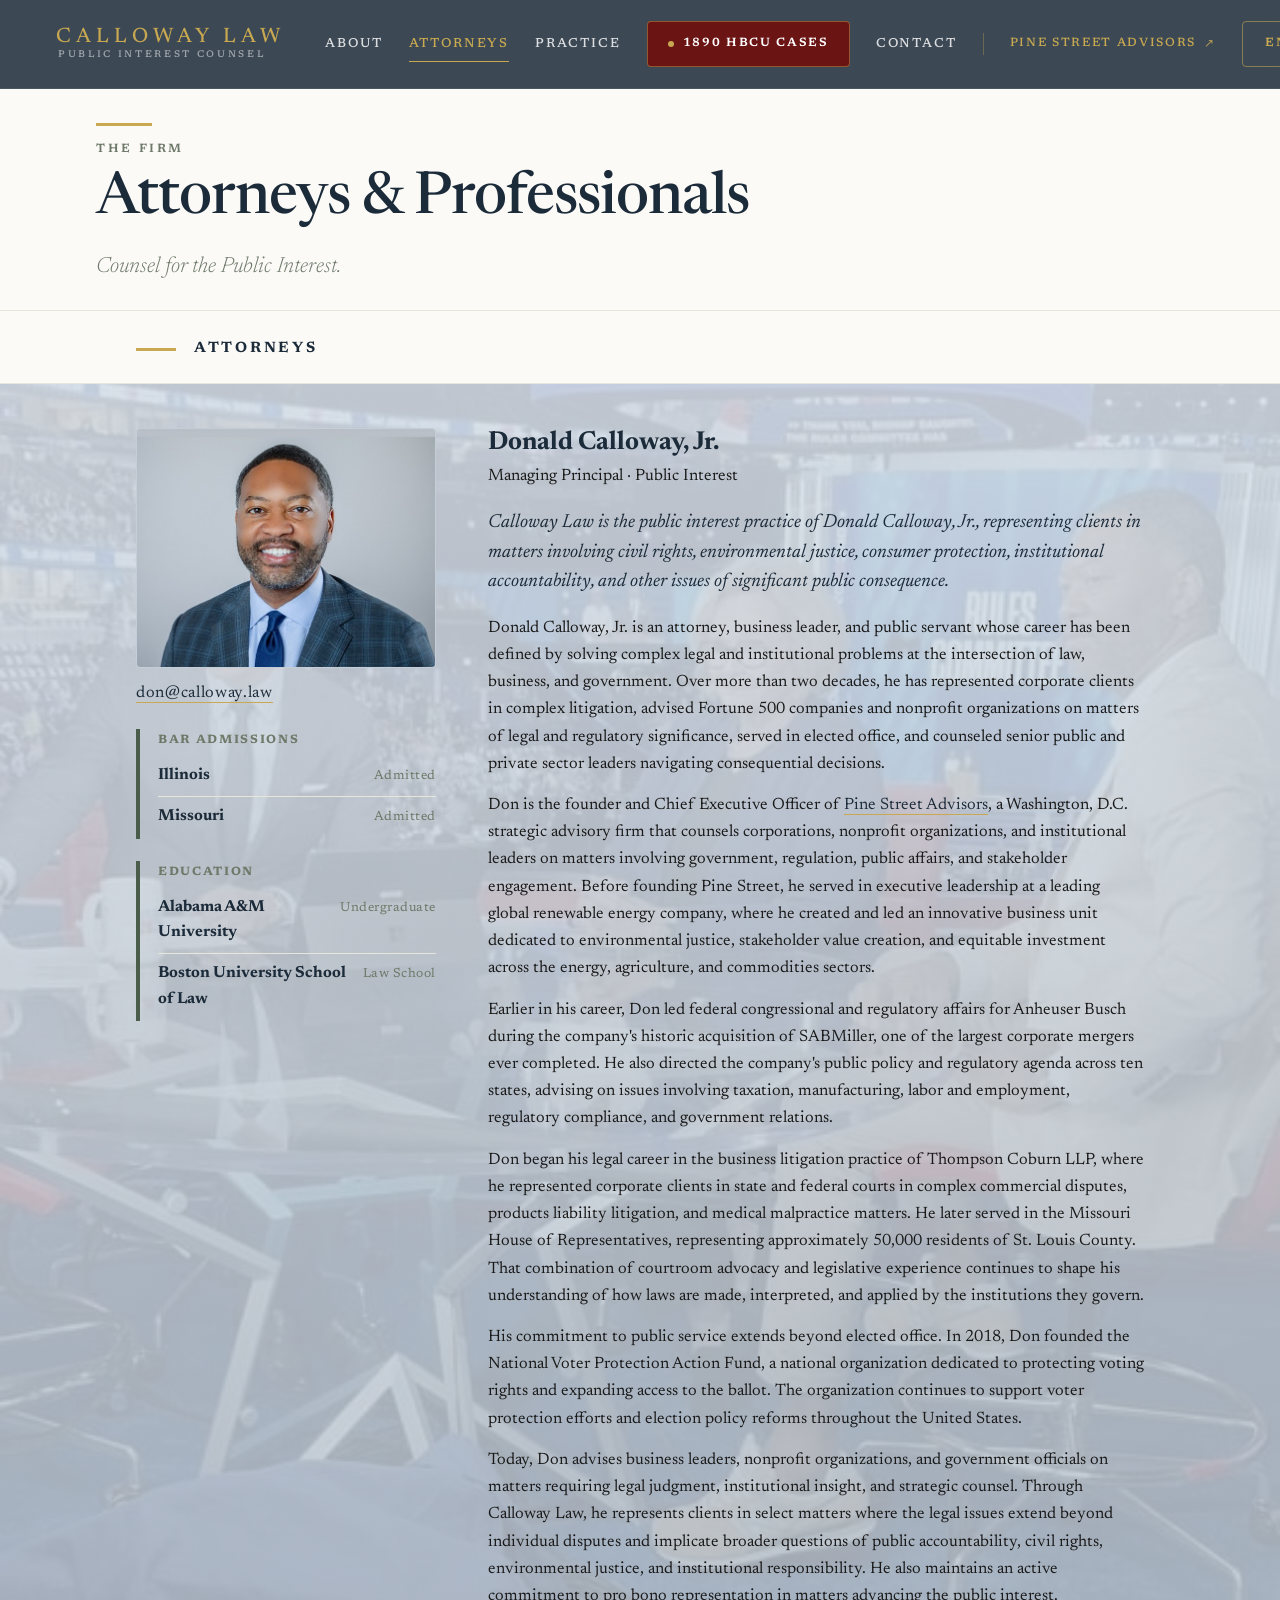
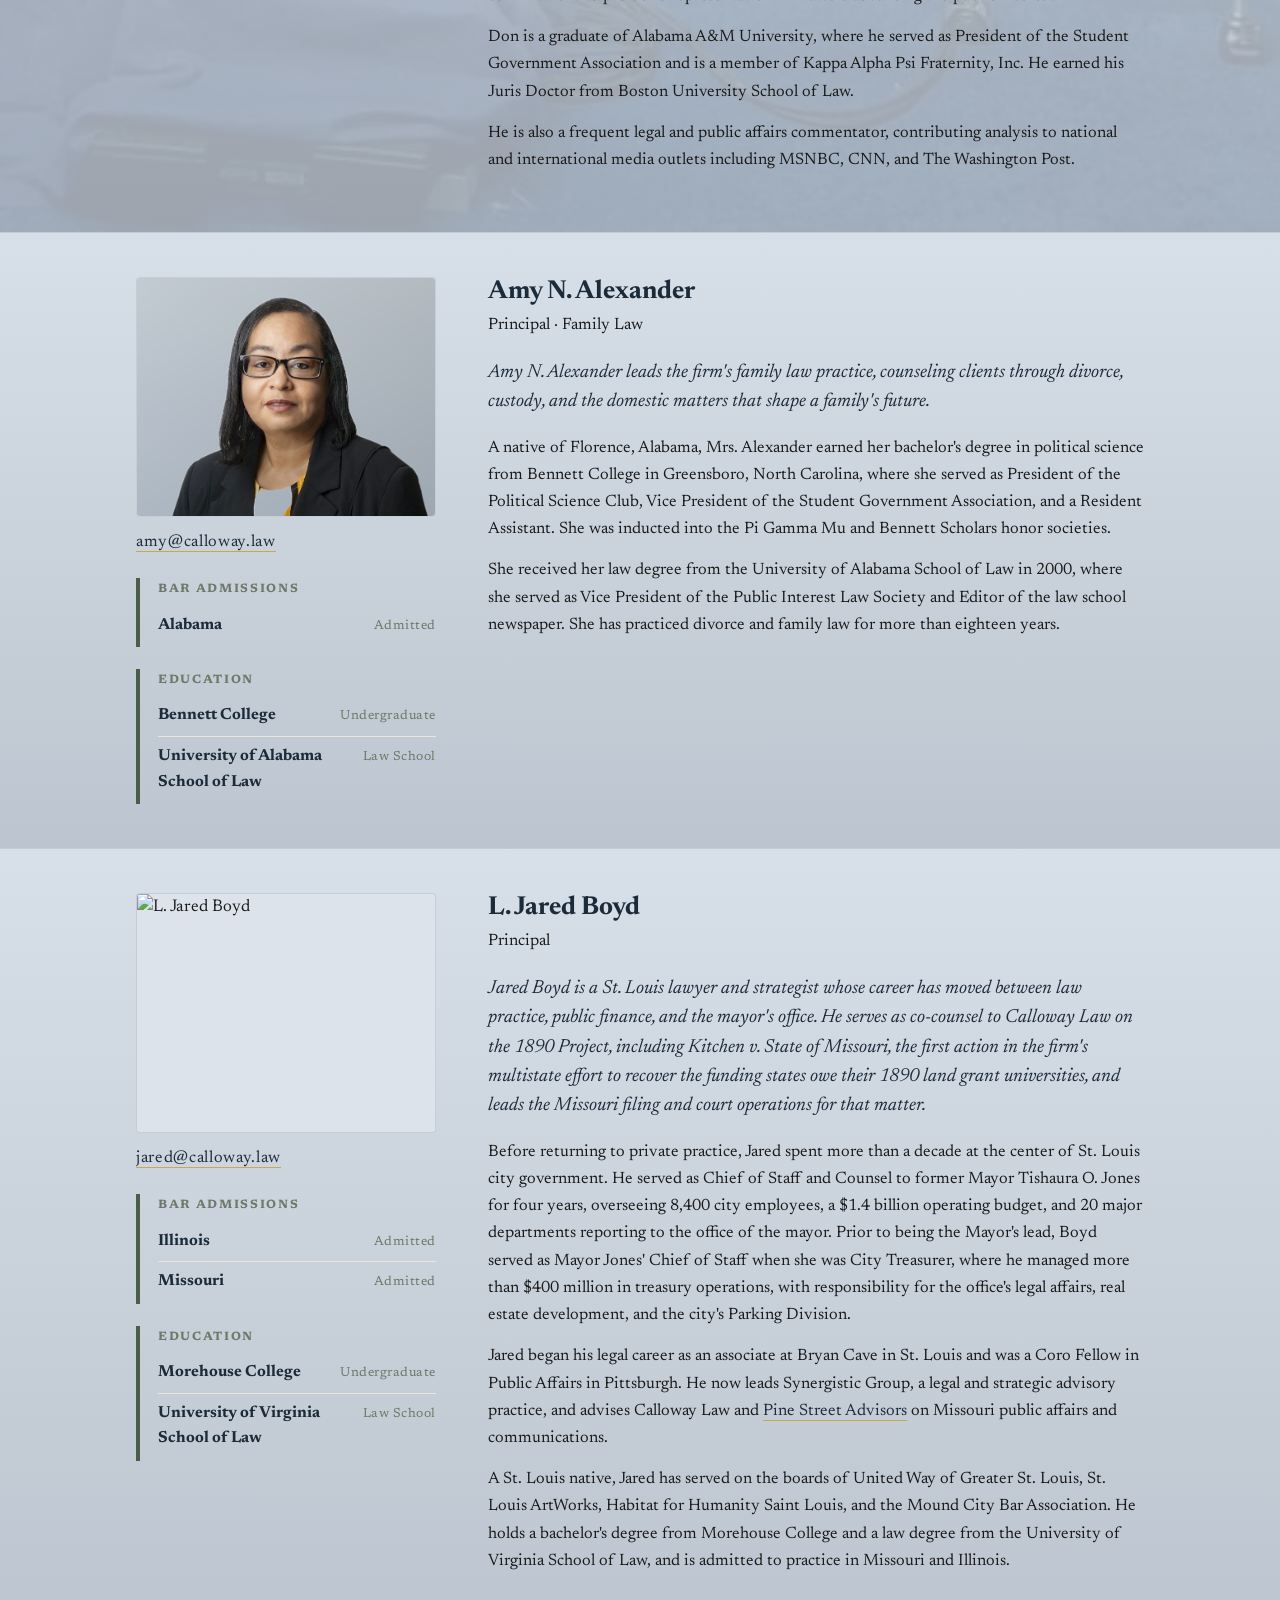
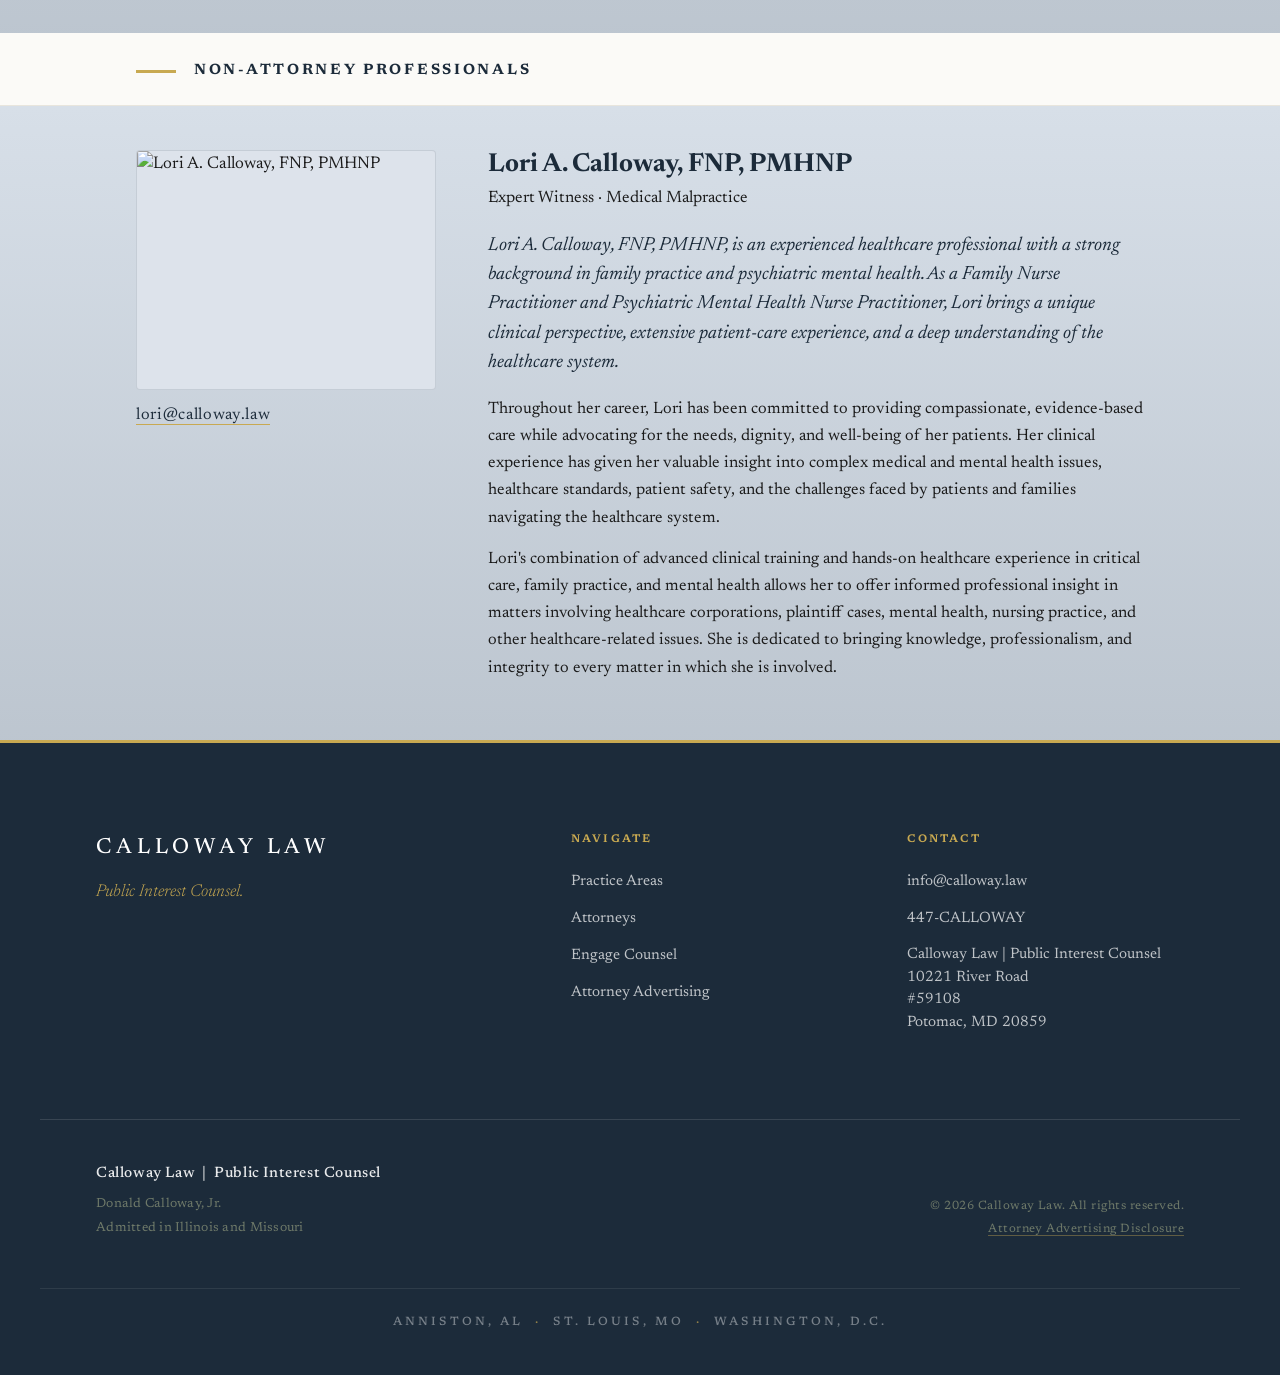
==== commit 8a24d0c3: "Add files via upload" ====
--- a/attorney.html
+++ b/attorney.html
@@ -17,51 +17,39 @@
     position: absolute; inset: 0; z-index: 1; pointer-events: none;
     background: linear-gradient(180deg, rgba(215,223,232,.35) 0%, rgba(28,43,58,.14) 100%);
   }
-  .column { position: relative; z-index: 2; max-width: 760px; margin: 0 auto; padding: 0 48px; }
-  .att-headshot {
-    aspect-ratio: 5/4; border-radius: 4px; overflow: hidden; margin: 0 0 14px;
-    background:
-      repeating-linear-gradient(135deg, rgba(28,43,58,.06) 0 12px, rgba(28,43,58,.03) 12px 24px),
-      #DDE3EB;
-    border: 1px solid rgba(28,43,58,.12);
-    display: flex; align-items: center; justify-content: center;
+  .column { position: relative; z-index: 2; max-width: 1120px; margin: 0 auto; padding: 0 56px; }
+  .page-head-inner { padding: 34px 56px 26px; }
+  .page-head .ph-rule { margin-bottom: 14px; }
+  .page-head .eyebrow { margin-bottom: 10px; }
+  .group-head { background: var(--paper); border-bottom: 1px solid var(--ink-faint); }
+  .group-head .column { padding-top: 26px; padding-bottom: 22px; display: flex; align-items: baseline; gap: 18px; }
+  .group-head h2 { font-family: var(--font-display); font-weight: 700; color: var(--slate-navy); font-size: 15px; letter-spacing: .18em; text-transform: uppercase; margin: 0; }
+  .group-head .gh-rule { width: 40px; border-top: 3px solid var(--champagne-gold); align-self: center; }
+  .editorial { padding: 44px 0; }
+  .editorial + .editorial { border-top: 1px solid rgba(28,43,58,.1); }
+  .profile { display: grid; grid-template-columns: 300px minmax(0,1fr); gap: 52px; align-items: start; }
+  .p-side { }
+  .att-headshot { aspect-ratio: 5/4; border-radius: 4px; overflow: hidden; margin: 0 0 12px; border: 1px solid rgba(28,43,58,.12); background: #DDE3EB; }
+  .att-headshot img { width: 100%; height: 100%; object-fit: cover; display: block; }
+  .att-email { margin: 0; font-family: var(--font-body); font-size: 15px; letter-spacing: .04em; }
+  .editorial h3.name { font-family: var(--font-display); font-weight: 700; color: var(--slate-navy); font-size: 26px; line-height: 1.2; margin: 0 0 4px; }
+  .editorial .role { margin: 0 0 18px; }
+  .editorial p { font-family: var(--font-body); color: var(--near-black); font-size: 16.5px; line-height: 1.65; margin: 0 0 14px; }
+  .editorial .lede { font-family: var(--font-serif); font-style: italic; color: var(--slate-navy); font-size: 19px; line-height: 1.55; margin: 0 0 18px; }
+  .bar-block { border-left: 4px solid var(--forest-green); padding: 2px 0 2px 18px; margin: 22px 0 0; }
+  .bar-block h4 { font-family: var(--font-body); font-weight: 700; text-transform: uppercase; letter-spacing: .14em; font-size: 12px; color: var(--sage-grey); margin: 0 0 6px; }
+  .bar-list { list-style: none; margin: 0; padding: 0; }
+  .bar-list li { display: flex; justify-content: space-between; align-items: baseline; gap: 16px; padding: 7px 0; border-bottom: 1px solid var(--ink-faint); font-family: var(--font-body); }
+  .bar-list li:last-child { border-bottom: 0; }
+  .bar-list .jx { font-family: var(--font-display); font-weight: 700; color: var(--slate-navy); font-size: 16px; }
+  .bar-list .det { color: var(--sage-grey); font-size: 13px; letter-spacing: .04em; white-space: nowrap; flex-shrink: 0; }
+  @media (max-width: 860px) {
+    .column { padding: 0 26px; }
+    .page-head-inner { padding: 28px 26px 22px; }
+    .group-head .column { padding-left: 26px; padding-right: 26px; }
+    .profile { grid-template-columns: 1fr; gap: 22px; }
+    .p-side { max-width: 380px; }
   }
-  .att-headshot span {
-    font-family: ui-monospace, 'SFMono-Regular', Menlo, monospace;
-    font-size: 12px; letter-spacing: .12em; text-transform: uppercase;
-    color: var(--sage-grey);
-  }
-  .att-caption { font-family: var(--font-body); color: var(--sage-grey); font-size: 13px; margin: 0 0 48px; }
-  .editorial h2 {
-    font-family: var(--font-display); font-weight: 700; color: var(--slate-navy);
-    font-size: 26px; line-height: 1.2; margin: 44px 0 18px;
-  }
-  .editorial p {
-    font-family: var(--font-body); color: var(--near-black);
-    font-size: 18px; line-height: 1.75; margin: 0 0 22px;
-  }
-  .editorial .lede {
-    font-family: var(--font-serif); font-style: italic;
-    color: var(--slate-navy); font-size: 23px; line-height: 1.6; margin: 0 0 30px;
-  }
-  .bar-block {
-    border-left: 4px solid var(--forest-green);
-    padding: 6px 0 6px 32px; margin: 56px 0 0;
-  }
-  .bar-block h3 {
-    font-family: var(--font-body); font-weight: 700; text-transform: uppercase;
-    letter-spacing: .14em; font-size: 13px; color: var(--sage-grey); margin: 0 0 22px;
-  }
-  .bar-list { list-style: none; margin: 0; padding: 0; }
-  .bar-list li {
-    display: flex; justify-content: space-between; align-items: baseline; gap: 24px;
-    padding: 16px 0; border-bottom: 1px solid var(--ink-faint);
-    font-family: var(--font-body);
-  }
-  .bar-list li:last-child { border-bottom: 0; }
-  .bar-list .jx { font-family: var(--font-display); font-weight: 700; color: var(--slate-navy); font-size: 19px; }
-  .bar-list .det { color: var(--sage-grey); font-size: 14px; letter-spacing: .04em; text-align: right; }
-  @media (max-width: 820px) { .column { padding: 0 26px; } }
 </style>
 </head>
 <body>
@@ -95,17 +83,36 @@
   </div>
 </section>
 
+<section class="group-head" data-screen-label="Group — Attorneys">
+  <div class="column"><span class="gh-rule"></span><h2>Attorneys</h2></div>
+</section>
+
 <section class="section editorial" data-screen-label="Attorney — Donald Calloway, Jr.">
   <div class="ed-bg" style="background-image:url('img/don-desk.jpg'); opacity:.17; background-position:70% 58%;"></div>
   <div class="ed-tint"></div>
-  <div class="column">
-    <h2 style="margin-bottom:.15em;">Donald Calloway, Jr.</h2>
-    <p class="role" style="margin-top:0;">Principal · Public Interest Counsel</p>
-    <div class="att-headshot"><img src="img/dc-headshot-framed.jpg" alt="Donald Calloway, Jr." style="width:100%;height:100%;object-fit:cover;object-position:50% 50%;display:block;"></div>
-    <p class="att-caption">Donald Calloway, Jr. — Principal, Public Interest Counsel</p>
-    <p class="att-email" style="margin:-4px 0 28px;font-family:var(--font-body);font-size:15px;letter-spacing:.04em;"><a class="cl-inline-link" href="mailto:don@calloway.law">don@calloway.law</a></p>
-
-    <p class="lede">Calloway Law is the public interest practice of Donald Calloway, Jr., representing clients in matters involving civil rights, environmental justice, consumer protection, institutional accountability, and other issues of significant public consequence.</p>
+  <div class="column profile">
+    <aside class="p-side">
+      <div class="att-headshot"><img src="img/dc-headshot-framed.jpg" alt="Donald Calloway, Jr."></div>
+      <p class="att-email"><a class="cl-inline-link" href="mailto:don@calloway.law">don@calloway.law</a></p>
+      <div class="bar-block">
+        <h4>Bar Admissions</h4>
+        <ul class="bar-list">
+          <li><span class="jx">Illinois</span><span class="det">Admitted</span></li>
+          <li><span class="jx">Missouri</span><span class="det">Admitted</span></li>
+        </ul>
+      </div>
+    <div class="bar-block">
+        <h4>Education</h4>
+        <ul class="bar-list">
+          <li><span class="jx">Alabama A&amp;M University</span><span class="det">Undergraduate</span></li>
+          <li><span class="jx">Boston University School of Law</span><span class="det">Law School</span></li>
+        </ul>
+      </div>
+    </aside>
+    <div class="p-body">
+      <h3 class="name">Donald Calloway, Jr.</h3>
+      <p class="role">Managing Principal · Public Interest</p>
+      <p class="lede">Calloway Law is the public interest practice of Donald Calloway, Jr., representing clients in matters involving civil rights, environmental justice, consumer protection, institutional accountability, and other issues of significant public consequence.</p>
 
     <p>Donald Calloway, Jr. is an attorney, business leader, and public servant whose career has been defined by solving complex legal and institutional problems at the intersection of law, business, and government. Over more than two decades, he has represented corporate clients in complex litigation, advised Fortune 500 companies and nonprofit organizations on matters of legal and regulatory significance, served in elected office, and counseled senior public and private sector leaders navigating consequential decisions.</p>
 
@@ -122,60 +129,100 @@
     <p>Don is a graduate of Alabama A&amp;M University, where he served as President of the Student Government Association and is a member of Kappa Alpha Psi Fraternity, Inc. He earned his Juris Doctor from Boston University School of Law.</p>
 
     <p>He is also a frequent legal and public affairs commentator, contributing analysis to national and international media outlets including MSNBC, CNN, and The Washington Post.</p>
-
+    </div>
+  </div>
+</section>
+
+<section class="section editorial" data-screen-label="Attorney — Amy N. Alexander">
+  <div class="ed-bg" style="background-image:url('https://images.unsplash.com/photo-1591343395082-e120087004b4?w=1600&q=80');"></div>
+  <div class="ed-tint"></div>
+  <div class="column profile">
+    <aside class="p-side">
+      <div class="att-headshot"><img src="img/amy-framed.jpg" alt="Amy N. Alexander"></div>
+      <p class="att-email"><a class="cl-inline-link" href="mailto:amy@calloway.law">amy@calloway.law</a></p>
+      <div class="bar-block">
+        <h4>Bar Admissions</h4>
+        <ul class="bar-list">
+          <li><span class="jx">Alabama</span><span class="det">Admitted</span></li>
+        </ul>
+      </div>
     <div class="bar-block">
-      <h3>Bar Admissions</h3>
-      <ul class="bar-list">
-        <li><span class="jx">Alabama</span><span class="det">Admitted</span></li>
-        <li><span class="jx">Illinois</span><span class="det">Admitted</span></li>
-        <li><span class="jx">Missouri</span><span class="det">Admitted</span></li>
-      </ul>
-    </div>
-  </div>
-</section>
-
-<section class="section editorial" data-screen-label="Attorney — Amy N. Alexander" style="padding-top:0;">
-  <div class="ed-bg" style="background-image:url('https://images.unsplash.com/photo-1591343395082-e120087004b4?w=1600&q=80')"></div>
-  <div class="ed-tint"></div>
-  <div class="column">
-    <div class="ph-rule" style="margin-bottom:2.5rem;"></div>
-    <h2 style="margin-bottom:.15em;">Amy N. Alexander</h2>
-    <p class="role" style="margin-top:0;">Principal · Family Law</p>
-    <div class="att-headshot"><img src="img/amy-framed.jpg" alt="Amy N. Alexander" style="width:100%;height:100%;object-fit:cover;object-position:50% 50%;display:block;"></div>
-    <p class="att-caption">Amy N. Alexander — Principal, Family Law</p>
-    <p class="att-email" style="margin:-4px 0 28px;font-family:var(--font-body);font-size:15px;letter-spacing:.04em;"><a class="cl-inline-link" href="mailto:amy@calloway.law">amy@calloway.law</a></p>
-
-    <p class="lede">Amy N. Alexander leads the firm's family law practice, counseling clients through divorce, custody, and the domestic matters that shape a family's future.</p>
+        <h4>Education</h4>
+        <ul class="bar-list">
+          <li><span class="jx">Bennett College</span><span class="det">Undergraduate</span></li>
+          <li><span class="jx">University of Alabama School of Law</span><span class="det">Law School</span></li>
+        </ul>
+      </div>
+    </aside>
+    <div class="p-body">
+      <h3 class="name">Amy N. Alexander</h3>
+      <p class="role">Principal · Family Law</p>
+      <p class="lede">Amy N. Alexander leads the firm's family law practice, counseling clients through divorce, custody, and the domestic matters that shape a family's future.</p>
 
     <p>A native of Florence, Alabama, Mrs. Alexander earned her bachelor's degree in political science from Bennett College in Greensboro, North Carolina, where she served as President of the Political Science Club, Vice President of the Student Government Association, and a Resident Assistant. She was inducted into the Pi Gamma Mu and Bennett Scholars honor societies.</p>
 
     <p>She received her law degree from the University of Alabama School of Law in 2000, where she served as Vice President of the Public Interest Law Society and Editor of the law school newspaper. She has practiced divorce and family law for more than eighteen years.</p>
-
+    </div>
+  </div>
+</section>
+
+<section class="section editorial" data-screen-label="Attorney — L. Jared Boyd">
+  <div class="ed-bg" style="background-image:url('https://images.unsplash.com/photo-1450101499163-c8848c66ca85?w=1600&q=80');"></div>
+  <div class="ed-tint"></div>
+  <div class="column profile">
+    <aside class="p-side">
+      <div class="att-headshot"><img src="img/jared-framed.jpg" alt="L. Jared Boyd"></div>
+      <p class="att-email"><a class="cl-inline-link" href="mailto:jared@calloway.law">jared@calloway.law</a></p>
+      <div class="bar-block">
+        <h4>Bar Admissions</h4>
+        <ul class="bar-list">
+          <li><span class="jx">Illinois</span><span class="det">Admitted</span></li>
+          <li><span class="jx">Missouri</span><span class="det">Admitted</span></li>
+        </ul>
+      </div>
     <div class="bar-block">
-      <h3>Bar Admissions</h3>
-      <ul class="bar-list">
-        <li><span class="jx">Alabama</span><span class="det">Admitted</span></li>
-      </ul>
-    </div>
-  </div>
-</section>
-
-<section class="section editorial" data-screen-label="Professional — Lori A. Calloway" style="padding-top:0;">
-  <div class="ed-bg" style="background-image:url('https://images.unsplash.com/photo-1519494026892-80bbd2d6fd0d?w=1600&q=80')"></div>
-  <div class="ed-tint"></div>
-  <div class="column">
-    <div class="ph-rule" style="margin-bottom:2.5rem;"></div>
-    <h2 style="margin-bottom:.15em;">Lori A. Calloway, FNP, PMHNP</h2>
-    <p class="role" style="margin-top:0;">Expert Witness · Medical Malpractice</p>
-    <div class="att-headshot"><img src="img/lori-framed-v9.jpg" alt="Lori A. Calloway, FNP, PMHNP" style="width:100%;height:100%;object-fit:cover;object-position:50% 50%;display:block;"></div>
-    <p class="att-caption">Lori A. Calloway, FNP, PMHNP — Expert Witness, Medical Malpractice</p>
-    <p class="att-email" style="margin:-4px 0 28px;font-family:var(--font-body);font-size:15px;letter-spacing:.04em;"><a class="cl-inline-link" href="mailto:lori@calloway.law">lori@calloway.law</a></p>
-
-    <p class="lede">Lori A. Calloway, FNP, PMHNP, is an experienced healthcare professional with a strong background in family practice and psychiatric mental health. As a Family Nurse Practitioner and Psychiatric Mental Health Nurse Practitioner, Lori brings a unique clinical perspective, extensive patient-care experience, and a deep understanding of the healthcare system.</p>
+        <h4>Education</h4>
+        <ul class="bar-list">
+          <li><span class="jx">Morehouse College</span><span class="det">Undergraduate</span></li>
+          <li><span class="jx">University of Virginia School of Law</span><span class="det">Law School</span></li>
+        </ul>
+      </div>
+    </aside>
+    <div class="p-body">
+      <h3 class="name">L. Jared Boyd</h3>
+      <p class="role">Principal</p>
+      <p class="lede">Jared Boyd is a St. Louis lawyer and strategist whose career has moved between law practice, public finance, and the mayor's office. He serves as co-counsel to Calloway Law on the 1890 Project, including <em>Kitchen v. State of Missouri</em>, the first action in the firm's multistate effort to recover the funding states owe their 1890 land grant universities, and leads the Missouri filing and court operations for that matter.</p>
+
+      <p>Before returning to private practice, Jared spent more than a decade at the center of St. Louis city government. He served as Chief of Staff and Counsel to former Mayor Tishaura O. Jones for four years, overseeing 8,400 city employees, a $1.4 billion operating budget, and 20 major departments reporting to the office of the mayor. Prior to being the Mayor's lead, Boyd served as Mayor Jones' Chief of Staff when she was City Treasurer, where he managed more than $400 million in treasury operations, with responsibility for the office's legal affairs, real estate development, and the city's Parking Division.</p>
+
+      <p>Jared began his legal career as an associate at Bryan Cave in St. Louis and was a Coro Fellow in Public Affairs in Pittsburgh. He now leads Synergistic Group, a legal and strategic advisory practice, and advises Calloway Law and <a class="cl-inline-link" href="https://pinestreetdc.com" target="_blank" rel="noopener">Pine Street Advisors</a> on Missouri public affairs and communications.</p>
+
+      <p>A St. Louis native, Jared has served on the boards of United Way of Greater St. Louis, St. Louis ArtWorks, Habitat for Humanity Saint Louis, and the Mound City Bar Association. He holds a bachelor's degree from Morehouse College and a law degree from the University of Virginia School of Law, and is admitted to practice in Missouri and Illinois.</p>
+    </div>
+  </div>
+</section>
+
+<section class="group-head" data-screen-label="Group — Non-Attorney Professionals">
+  <div class="column"><span class="gh-rule"></span><h2>Non-Attorney Professionals</h2></div>
+</section>
+
+<section class="section editorial" data-screen-label="Professional — Lori A. Calloway">
+  <div class="ed-bg" style="background-image:url('https://images.unsplash.com/photo-1519494026892-80bbd2d6fd0d?w=1600&q=80');"></div>
+  <div class="ed-tint"></div>
+  <div class="column profile">
+    <aside class="p-side">
+      <div class="att-headshot"><img src="img/lori-framed-v10.jpg" alt="Lori A. Calloway, FNP, PMHNP"></div>
+      <p class="att-email"><a class="cl-inline-link" href="mailto:lori@calloway.law">lori@calloway.law</a></p>
+    </aside>
+    <div class="p-body">
+      <h3 class="name">Lori A. Calloway, FNP, PMHNP</h3>
+      <p class="role">Expert Witness · Medical Malpractice</p>
+      <p class="lede">Lori A. Calloway, FNP, PMHNP, is an experienced healthcare professional with a strong background in family practice and psychiatric mental health. As a Family Nurse Practitioner and Psychiatric Mental Health Nurse Practitioner, Lori brings a unique clinical perspective, extensive patient-care experience, and a deep understanding of the healthcare system.</p>
 
     <p>Throughout her career, Lori has been committed to providing compassionate, evidence-based care while advocating for the needs, dignity, and well-being of her patients. Her clinical experience has given her valuable insight into complex medical and mental health issues, healthcare standards, patient safety, and the challenges faced by patients and families navigating the healthcare system.</p>
 
     <p>Lori's combination of advanced clinical training and hands-on healthcare experience in critical care, family practice, and mental health allows her to offer informed professional insight in matters involving healthcare corporations, plaintiff cases, mental health, nursing practice, and other healthcare-related issues. She is dedicated to bringing knowledge, professionalism, and integrity to every matter in which she is involved.</p>
+    </div>
   </div>
 </section>
 
@@ -199,6 +246,7 @@
       <ul>
         <li><a href="mailto:info@calloway.law">info@calloway.law</a></li>
         <li><a href="tel:+14472255692">447-CALLOWAY</a></li>
+        <li class="footer-addr" style="line-height:1.5;color:rgba(255,255,255,.72);">Calloway Law | Public Interest Counsel<br>10221 River Road<br>#59108<br>Potomac, MD 20859</li>
       </ul>
     </div>
   </div>
@@ -213,7 +261,7 @@
       <a href="disclosure.html" style="color:var(--sage-grey);text-decoration:none;border-bottom:1px solid rgba(200,169,81,.4);">Attorney Advertising Disclosure</a>
     </div>
   </div>
-  <div class="footer-cities">Anniston, AL<span class="sep">·</span>Washington, D.C.</div>
+  <div class="footer-cities">Anniston, AL<span class="sep">·</span>St. Louis, MO<span class="sep">·</span>Washington, D.C.</div>
 </footer>
 
 <script src="site.js"></script>
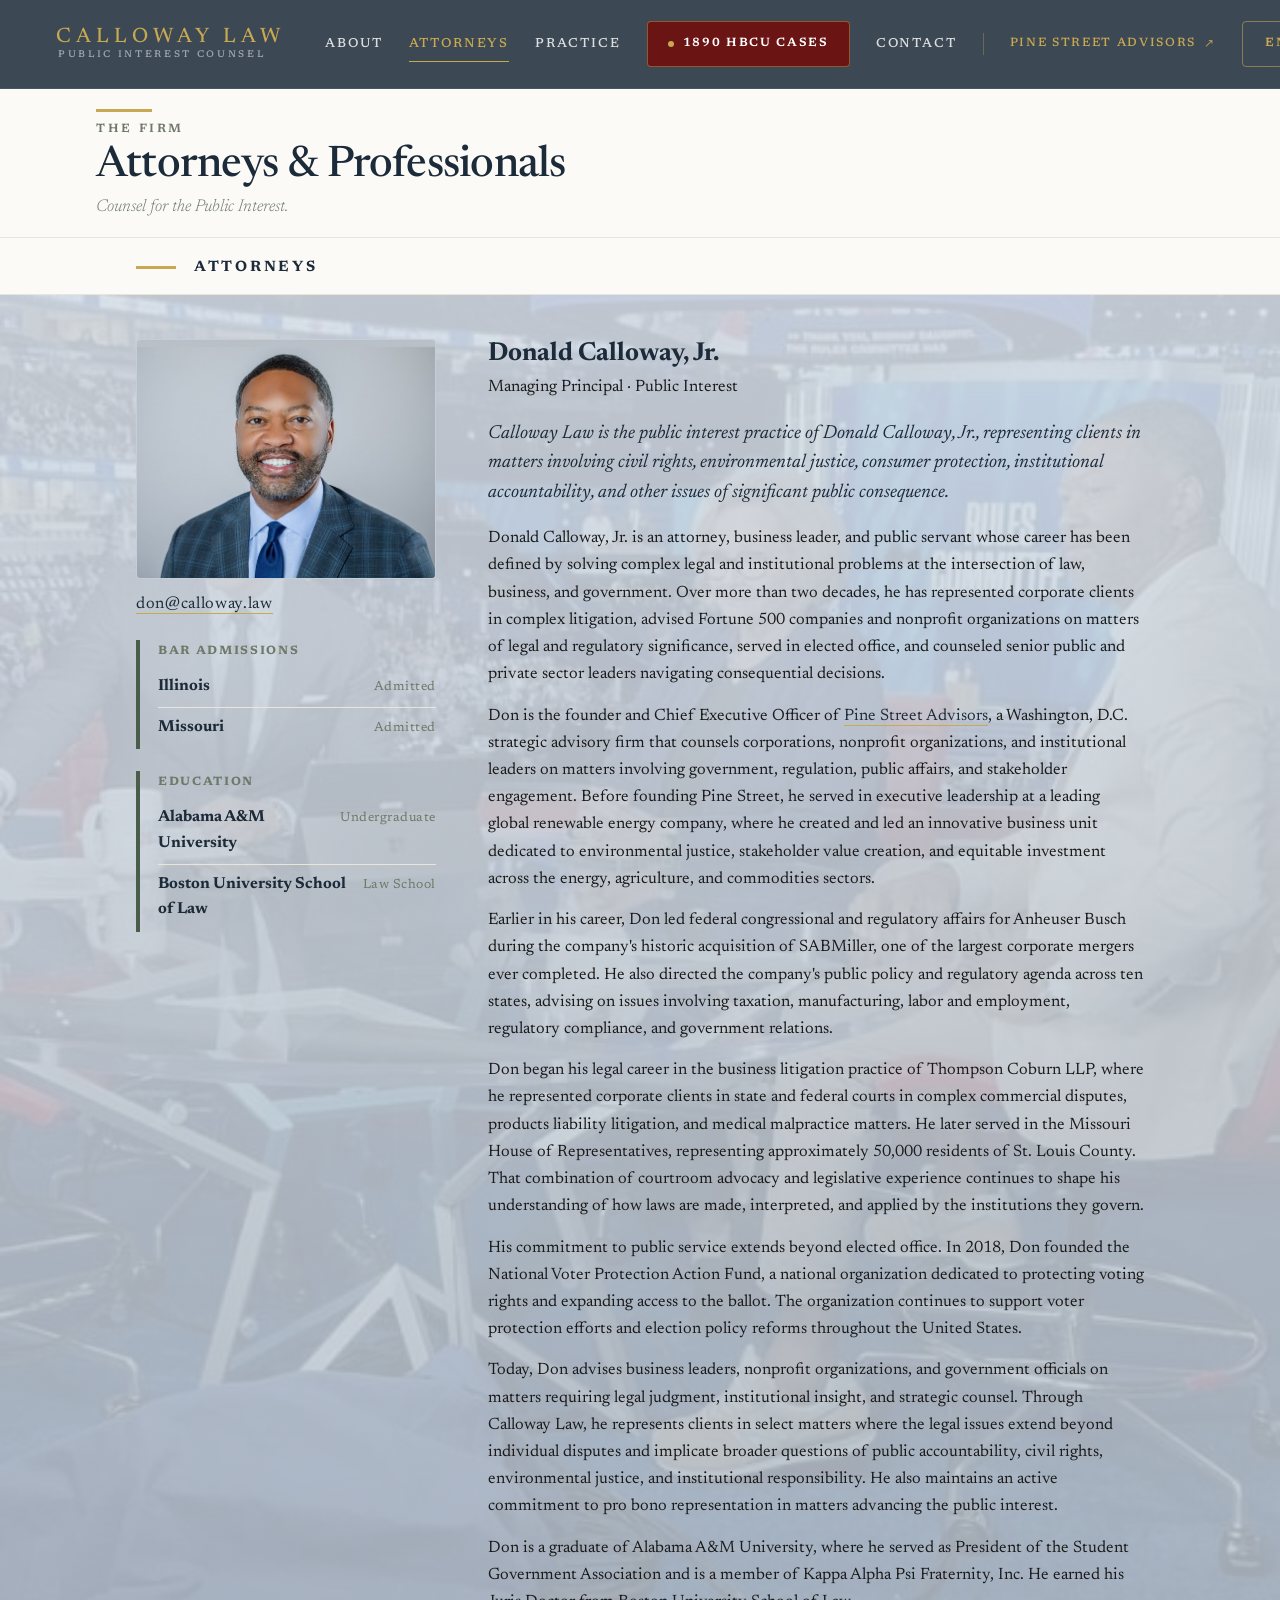
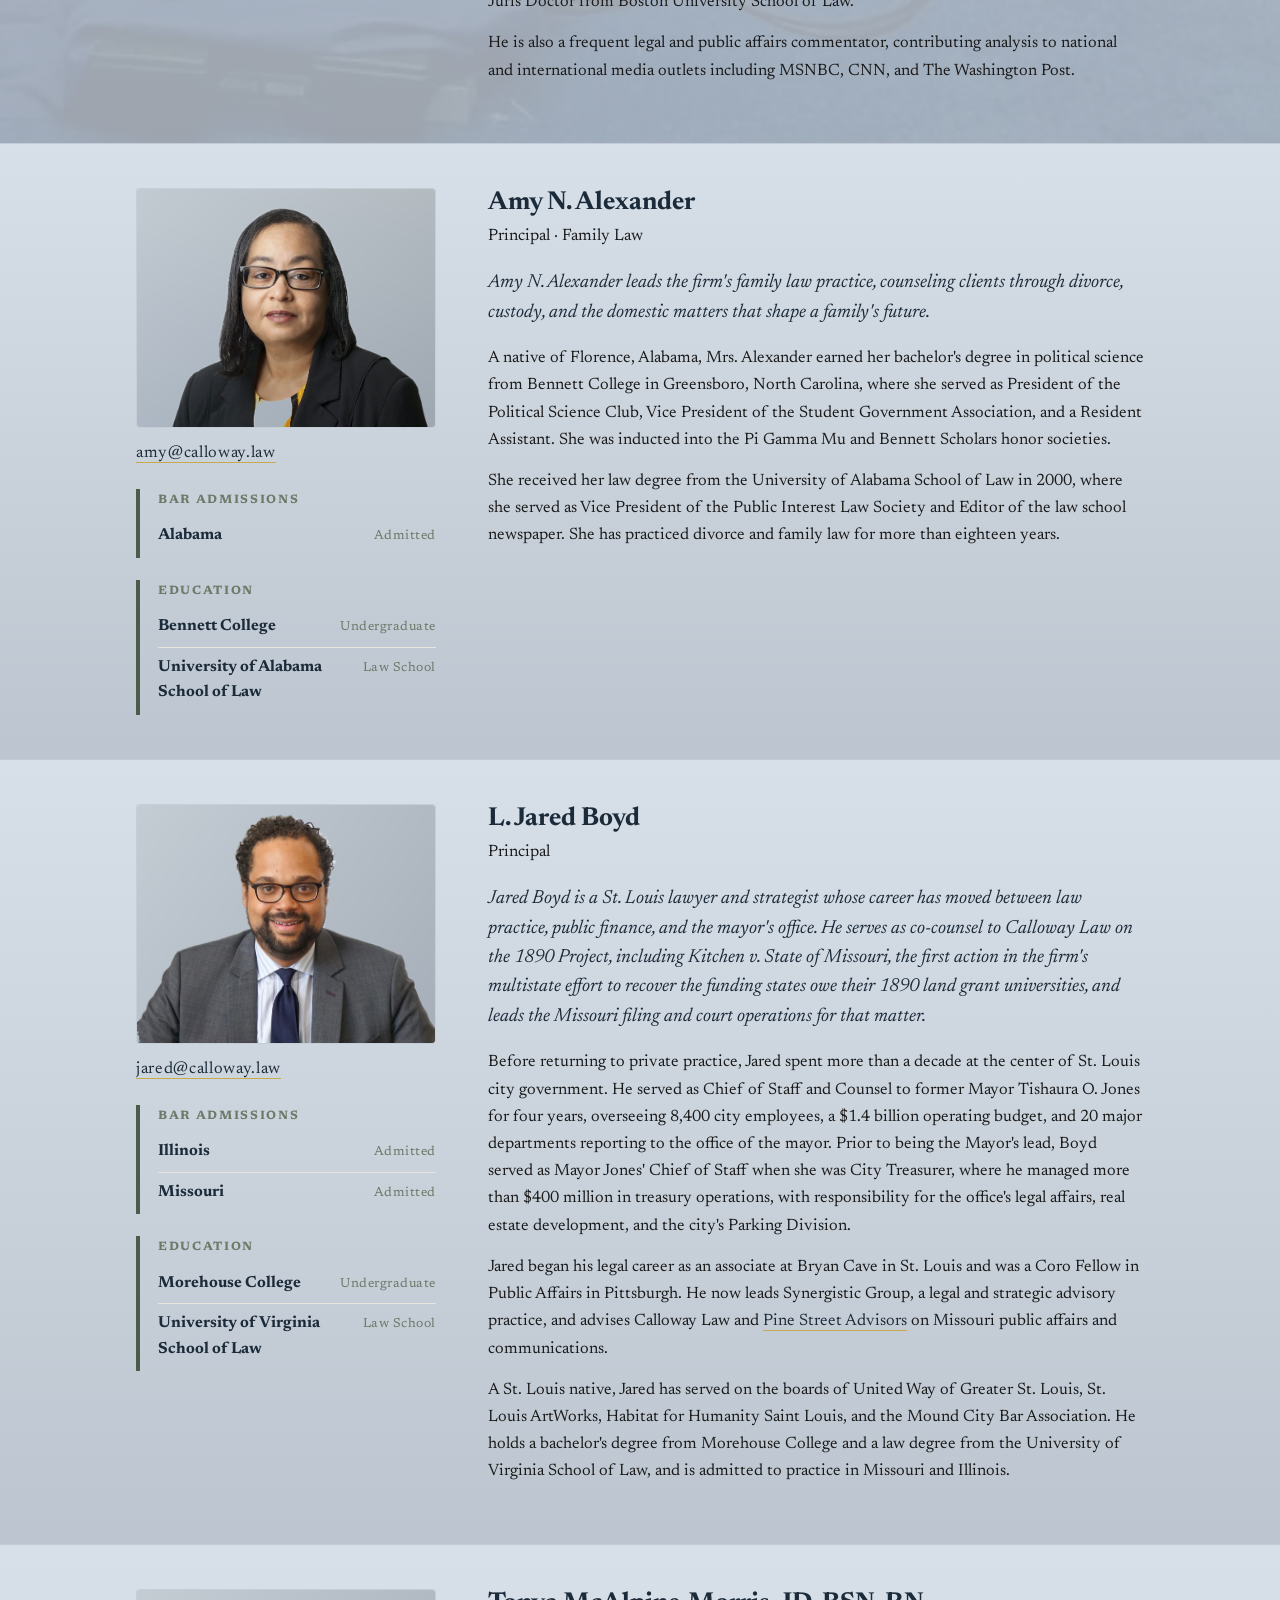
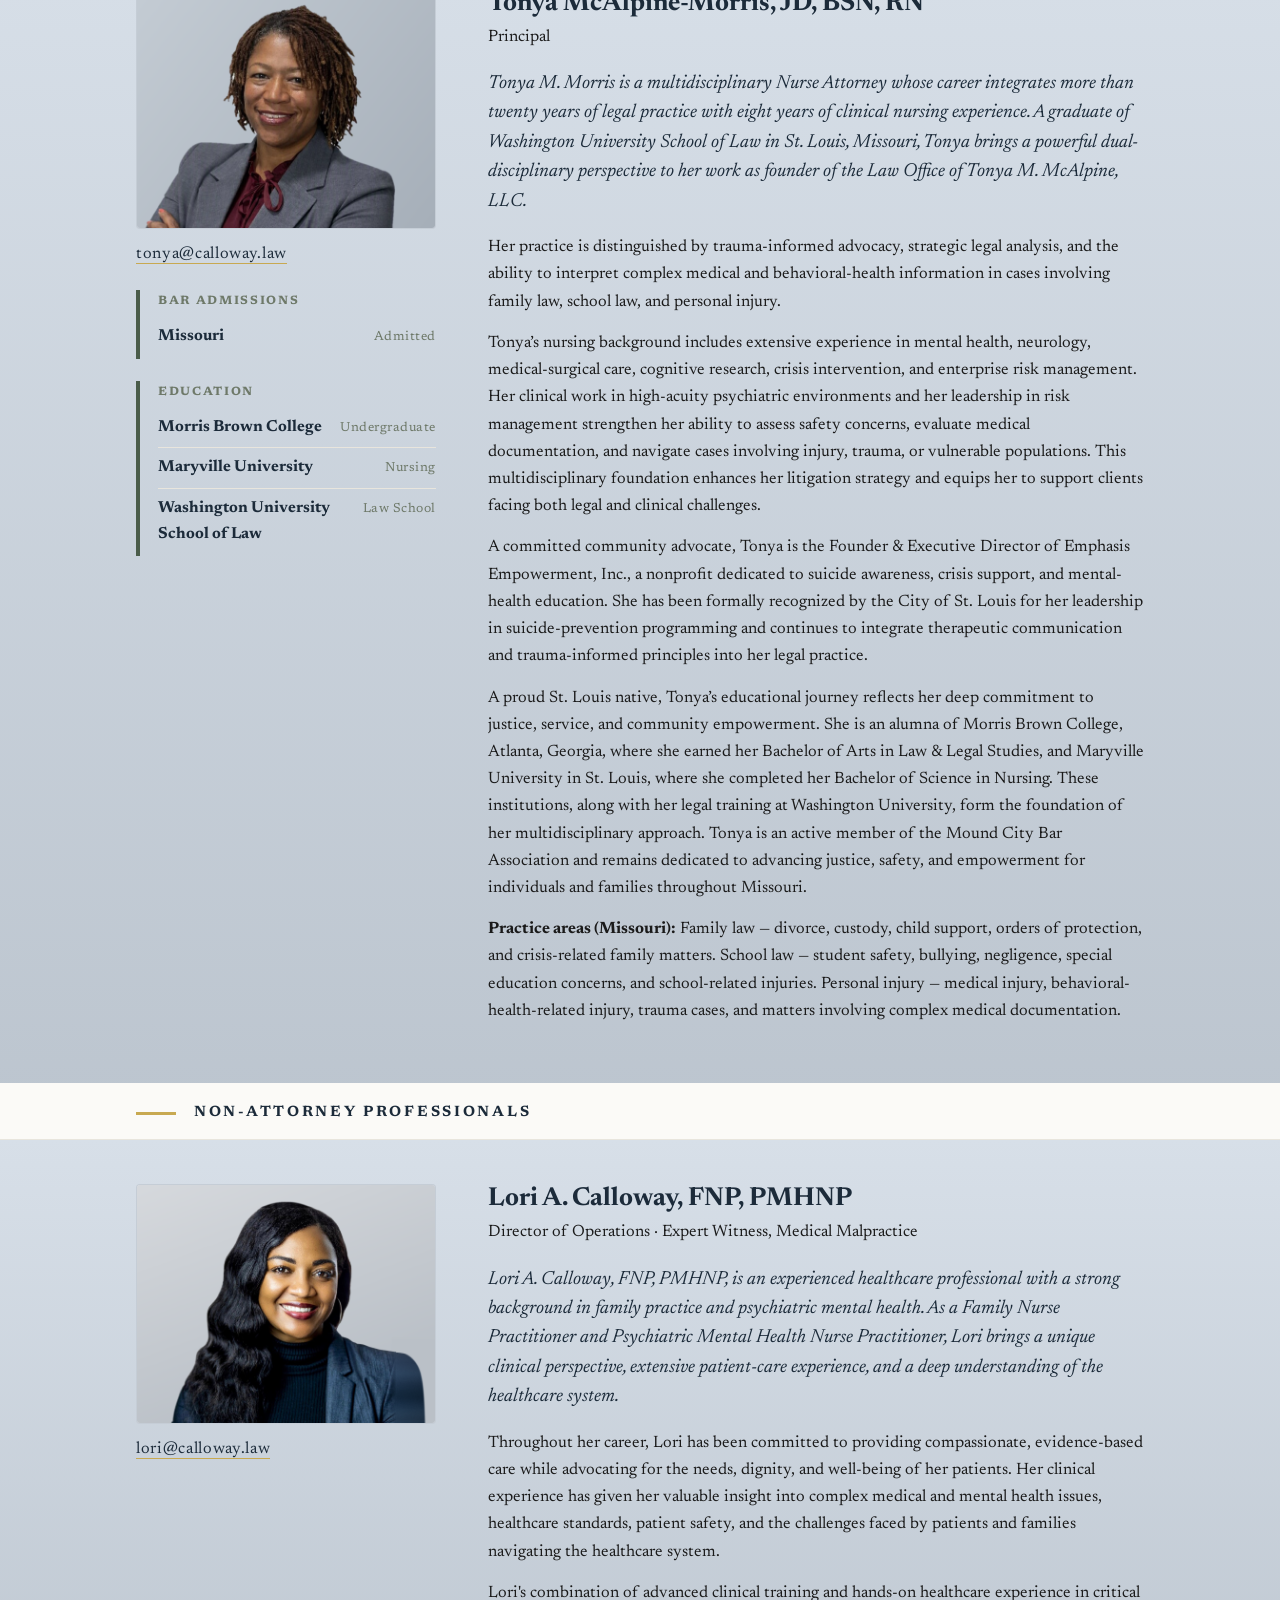
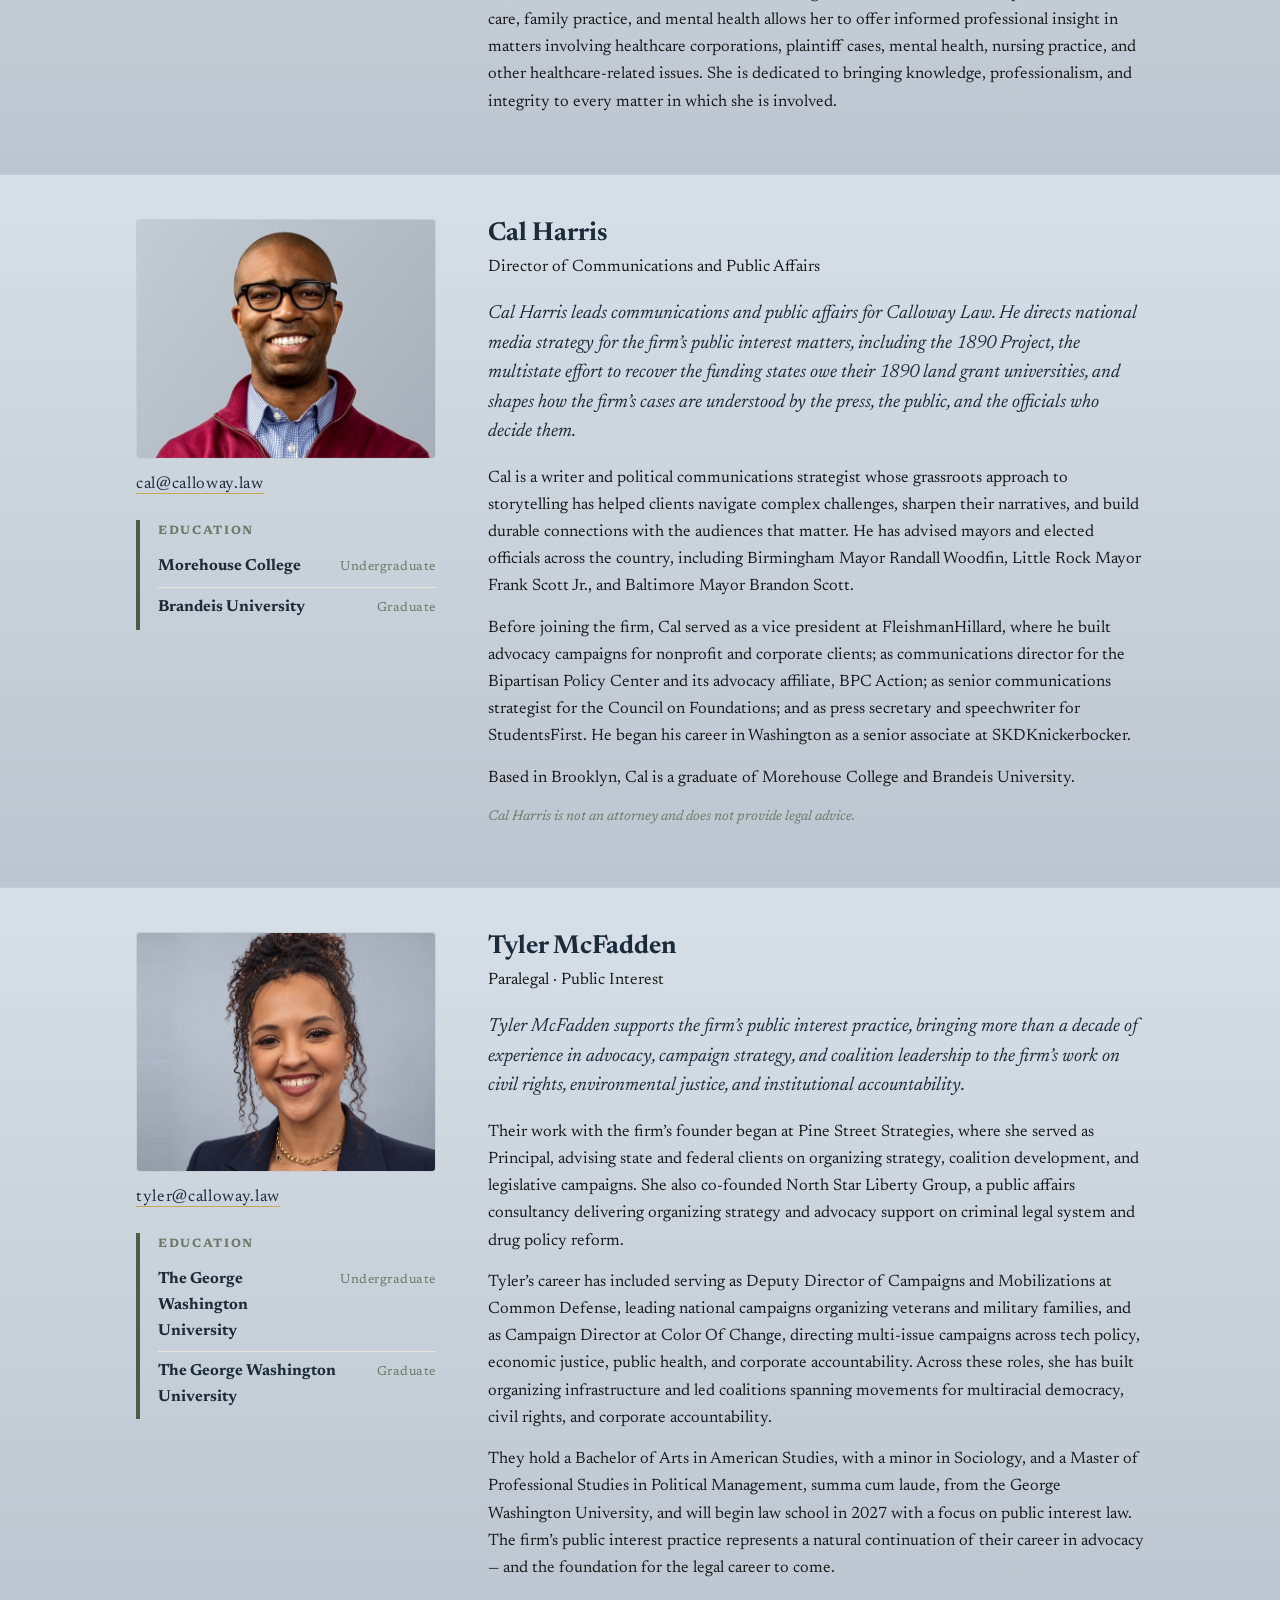
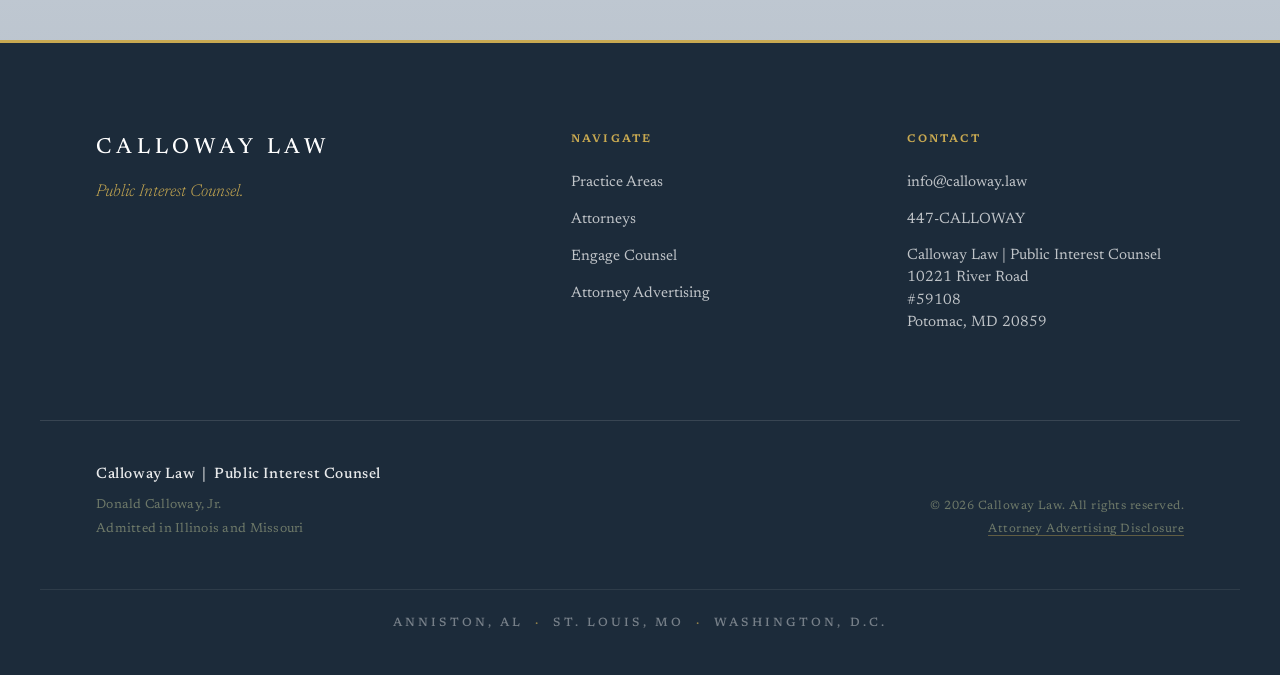
==== commit 20ed96c1: "Add files via upload" ====
--- a/attorney.html
+++ b/attorney.html
@@ -18,9 +18,13 @@
     background: linear-gradient(180deg, rgba(215,223,232,.35) 0%, rgba(28,43,58,.14) 100%);
   }
   .column { position: relative; z-index: 2; max-width: 1120px; margin: 0 auto; padding: 0 56px; }
-  .page-head-inner { padding: 34px 56px 26px; }
-  .page-head .ph-rule { margin-bottom: 14px; }
-  .page-head .eyebrow { margin-bottom: 10px; }
+  .page-head { min-height: 0 !important; }
+  .page-head-inner { padding: 20px 56px 16px; }
+  .page-head .ph-rule { margin-bottom: 8px; }
+  .page-head .eyebrow { margin: 0 0 4px; }
+  .page-head h1 { font-size: clamp(30px, 3.4vw, 44px); line-height: 1.1; margin: 0 0 4px; }
+  .page-head .ph-sub { margin: 0; font-size: 17px; }
+  .group-head .column { padding-top: 18px !important; padding-bottom: 14px !important; }
   .group-head { background: var(--paper); border-bottom: 1px solid var(--ink-faint); }
   .group-head .column { padding-top: 26px; padding-bottom: 22px; display: flex; align-items: baseline; gap: 18px; }
   .group-head h2 { font-family: var(--font-display); font-weight: 700; color: var(--slate-navy); font-size: 15px; letter-spacing: .18em; text-transform: uppercase; margin: 0; }
@@ -45,7 +49,7 @@
   .bar-list .det { color: var(--sage-grey); font-size: 13px; letter-spacing: .04em; white-space: nowrap; flex-shrink: 0; }
   @media (max-width: 860px) {
     .column { padding: 0 26px; }
-    .page-head-inner { padding: 28px 26px 22px; }
+    .page-head-inner { padding: 16px 26px 14px; }
     .group-head .column { padding-left: 26px; padding-right: 26px; }
     .profile { grid-template-columns: 1fr; gap: 22px; }
     .p-side { max-width: 380px; }
@@ -202,6 +206,41 @@
   </div>
 </section>
 
+<section class="section editorial" data-screen-label="Attorney — Tonya McAlpine-Morris">
+  <div class="ed-bg" style="background-image:url('https://images.unsplash.com/photo-1450101499163-c8848c66ca85?w=1600&q=80');"></div>
+  <div class="ed-tint"></div>
+  <div class="column profile">
+    <aside class="p-side">
+      <div class="att-headshot"><img src="img/tonya-framed-v2.jpg" alt="Tonya McAlpine-Morris"></div>
+      <p class="att-email"><a class="cl-inline-link" href="mailto:tonya@calloway.law">tonya@calloway.law</a></p>
+      <div class="bar-block">
+        <h4>Bar Admissions</h4>
+        <ul class="bar-list">
+          <li><span class="jx">Missouri</span><span class="det">Admitted</span></li>
+        </ul>
+      </div>
+      <div class="bar-block">
+        <h4>Education</h4>
+        <ul class="bar-list">
+          <li><span class="jx">Morris Brown College</span><span class="det">Undergraduate</span></li>
+          <li><span class="jx">Maryville University</span><span class="det">Nursing</span></li>
+          <li><span class="jx">Washington University School of Law</span><span class="det">Law School</span></li>
+        </ul>
+      </div>
+    </aside>
+    <div class="p-body">
+      <h3 class="name">Tonya McAlpine-Morris, JD, BSN, RN</h3>
+      <p class="role">Principal</p>
+      <p class="lede">Tonya M. Morris is a multidisciplinary Nurse Attorney whose career integrates more than twenty years of legal practice with eight years of clinical nursing experience. A graduate of Washington University School of Law in St. Louis, Missouri, Tonya brings a powerful dual-disciplinary perspective to her work as founder of the Law Office of Tonya M. McAlpine, LLC.</p>
+      <p>Her practice is distinguished by trauma-informed advocacy, strategic legal analysis, and the ability to interpret complex medical and behavioral-health information in cases involving family law, school law, and personal injury.</p>
+      <p>Tonya&rsquo;s nursing background includes extensive experience in mental health, neurology, medical-surgical care, cognitive research, crisis intervention, and enterprise risk management. Her clinical work in high-acuity psychiatric environments and her leadership in risk management strengthen her ability to assess safety concerns, evaluate medical documentation, and navigate cases involving injury, trauma, or vulnerable populations. This multidisciplinary foundation enhances her litigation strategy and equips her to support clients facing both legal and clinical challenges.</p>
+      <p>A committed community advocate, Tonya is the Founder &amp; Executive Director of Emphasis Empowerment, Inc., a nonprofit dedicated to suicide awareness, crisis support, and mental-health education. She has been formally recognized by the City of St. Louis for her leadership in suicide-prevention programming and continues to integrate therapeutic communication and trauma-informed principles into her legal practice.</p>
+      <p>A proud St. Louis native, Tonya&rsquo;s educational journey reflects her deep commitment to justice, service, and community empowerment. She is an alumna of Morris Brown College, Atlanta, Georgia, where she earned her Bachelor of Arts in Law &amp; Legal Studies, and Maryville University in St. Louis, where she completed her Bachelor of Science in Nursing. These institutions, along with her legal training at Washington University, form the foundation of her multidisciplinary approach. Tonya is an active member of the Mound City Bar Association and remains dedicated to advancing justice, safety, and empowerment for individuals and families throughout Missouri.</p>
+      <p><strong>Practice areas (Missouri):</strong> Family law &mdash; divorce, custody, child support, orders of protection, and crisis-related family matters. School law &mdash; student safety, bullying, negligence, special education concerns, and school-related injuries. Personal injury &mdash; medical injury, behavioral-health-related injury, trauma cases, and matters involving complex medical documentation.</p>
+    </div>
+  </div>
+</section>
+
 <section class="group-head" data-screen-label="Group — Non-Attorney Professionals">
   <div class="column"><span class="gh-rule"></span><h2>Non-Attorney Professionals</h2></div>
 </section>
@@ -216,12 +255,65 @@
     </aside>
     <div class="p-body">
       <h3 class="name">Lori A. Calloway, FNP, PMHNP</h3>
-      <p class="role">Expert Witness · Medical Malpractice</p>
+      <p class="role">Director of Operations · Expert Witness, Medical Malpractice</p>
       <p class="lede">Lori A. Calloway, FNP, PMHNP, is an experienced healthcare professional with a strong background in family practice and psychiatric mental health. As a Family Nurse Practitioner and Psychiatric Mental Health Nurse Practitioner, Lori brings a unique clinical perspective, extensive patient-care experience, and a deep understanding of the healthcare system.</p>
 
     <p>Throughout her career, Lori has been committed to providing compassionate, evidence-based care while advocating for the needs, dignity, and well-being of her patients. Her clinical experience has given her valuable insight into complex medical and mental health issues, healthcare standards, patient safety, and the challenges faced by patients and families navigating the healthcare system.</p>
 
     <p>Lori's combination of advanced clinical training and hands-on healthcare experience in critical care, family practice, and mental health allows her to offer informed professional insight in matters involving healthcare corporations, plaintiff cases, mental health, nursing practice, and other healthcare-related issues. She is dedicated to bringing knowledge, professionalism, and integrity to every matter in which she is involved.</p>
+    </div>
+  </div>
+</section>
+
+<section class="section editorial" data-screen-label="Professional — Cal Harris">
+  <div class="ed-bg" style="background-image:url('https://images.unsplash.com/photo-1450101499163-c8848c66ca85?w=1600&q=80');"></div>
+  <div class="ed-tint"></div>
+  <div class="column profile">
+    <aside class="p-side">
+      <div class="att-headshot"><img src="img/cal-framed.jpg" alt="Cal Harris"></div>
+      <p class="att-email"><a class="cl-inline-link" href="mailto:cal@calloway.law">cal@calloway.law</a></p>
+      <div class="bar-block">
+        <h4>Education</h4>
+        <ul class="bar-list">
+          <li><span class="jx">Morehouse College</span><span class="det">Undergraduate</span></li>
+          <li><span class="jx">Brandeis University</span><span class="det">Graduate</span></li>
+        </ul>
+      </div>
+    </aside>
+    <div class="p-body">
+      <h3 class="name">Cal Harris</h3>
+      <p class="role">Director of Communications and Public Affairs</p>
+      <p class="lede">Cal Harris leads communications and public affairs for Calloway Law. He directs national media strategy for the firm&rsquo;s public interest matters, including the 1890 Project, the multistate effort to recover the funding states owe their 1890 land grant universities, and shapes how the firm&rsquo;s cases are understood by the press, the public, and the officials who decide them.</p>
+      <p>Cal is a writer and political communications strategist whose grassroots approach to storytelling has helped clients navigate complex challenges, sharpen their narratives, and build durable connections with the audiences that matter. He has advised mayors and elected officials across the country, including Birmingham Mayor Randall Woodfin, Little Rock Mayor Frank Scott Jr., and Baltimore Mayor Brandon Scott.</p>
+      <p>Before joining the firm, Cal served as a vice president at FleishmanHillard, where he built advocacy campaigns for nonprofit and corporate clients; as communications director for the Bipartisan Policy Center and its advocacy affiliate, BPC Action; as senior communications strategist for the Council on Foundations; and as press secretary and speechwriter for StudentsFirst. He began his career in Washington as a senior associate at SKDKnickerbocker.</p>
+      <p>Based in Brooklyn, Cal is a graduate of Morehouse College and Brandeis University.</p>
+      <p style="font-style:italic; color:var(--sage-grey); font-size:14px;">Cal Harris is not an attorney and does not provide legal advice.</p>
+    </div>
+  </div>
+</section>
+
+<section class="section editorial" data-screen-label="Professional — Tyler McFadden">
+  <div class="ed-bg" style="background-image:url('https://images.unsplash.com/photo-1450101499163-c8848c66ca85?w=1600&q=80');"></div>
+  <div class="ed-tint"></div>
+  <div class="column profile">
+    <aside class="p-side">
+      <div class="att-headshot"><img src="img/tyler-framed-v5.jpg" alt="Tyler McFadden"></div>
+      <p class="att-email"><a class="cl-inline-link" href="mailto:tyler@calloway.law">tyler@calloway.law</a></p>
+      <div class="bar-block">
+        <h4>Education</h4>
+        <ul class="bar-list">
+          <li><span class="jx">The George Washington University</span><span class="det">Undergraduate</span></li>
+          <li><span class="jx">The George Washington University</span><span class="det">Graduate</span></li>
+        </ul>
+      </div>
+    </aside>
+    <div class="p-body">
+      <h3 class="name">Tyler McFadden</h3>
+      <p class="role">Paralegal · Public Interest</p>
+      <p class="lede">Tyler McFadden supports the firm&rsquo;s public interest practice, bringing more than a decade of experience in advocacy, campaign strategy, and coalition leadership to the firm&rsquo;s work on civil rights, environmental justice, and institutional accountability.</p>
+      <p>Their work with the firm&rsquo;s founder began at Pine Street Strategies, where she served as Principal, advising state and federal clients on organizing strategy, coalition development, and legislative campaigns. She also co-founded North Star Liberty Group, a public affairs consultancy delivering organizing strategy and advocacy support on criminal legal system and drug policy reform.</p>
+      <p>Tyler&rsquo;s career has included serving as Deputy Director of Campaigns and Mobilizations at Common Defense, leading national campaigns organizing veterans and military families, and as Campaign Director at Color Of Change, directing multi-issue campaigns across tech policy, economic justice, public health, and corporate accountability. Across these roles, she has built organizing infrastructure and led coalitions spanning movements for multiracial democracy, civil rights, and corporate accountability.</p>
+      <p>They hold a Bachelor of Arts in American Studies, with a minor in Sociology, and a Master of Professional Studies in Political Management, summa cum laude, from the George Washington University, and will begin law school in 2027 with a focus on public interest law. The firm&rsquo;s public interest practice represents a natural continuation of their career in advocacy &mdash; and the foundation for the legal career to come.</p>
     </div>
   </div>
 </section>
